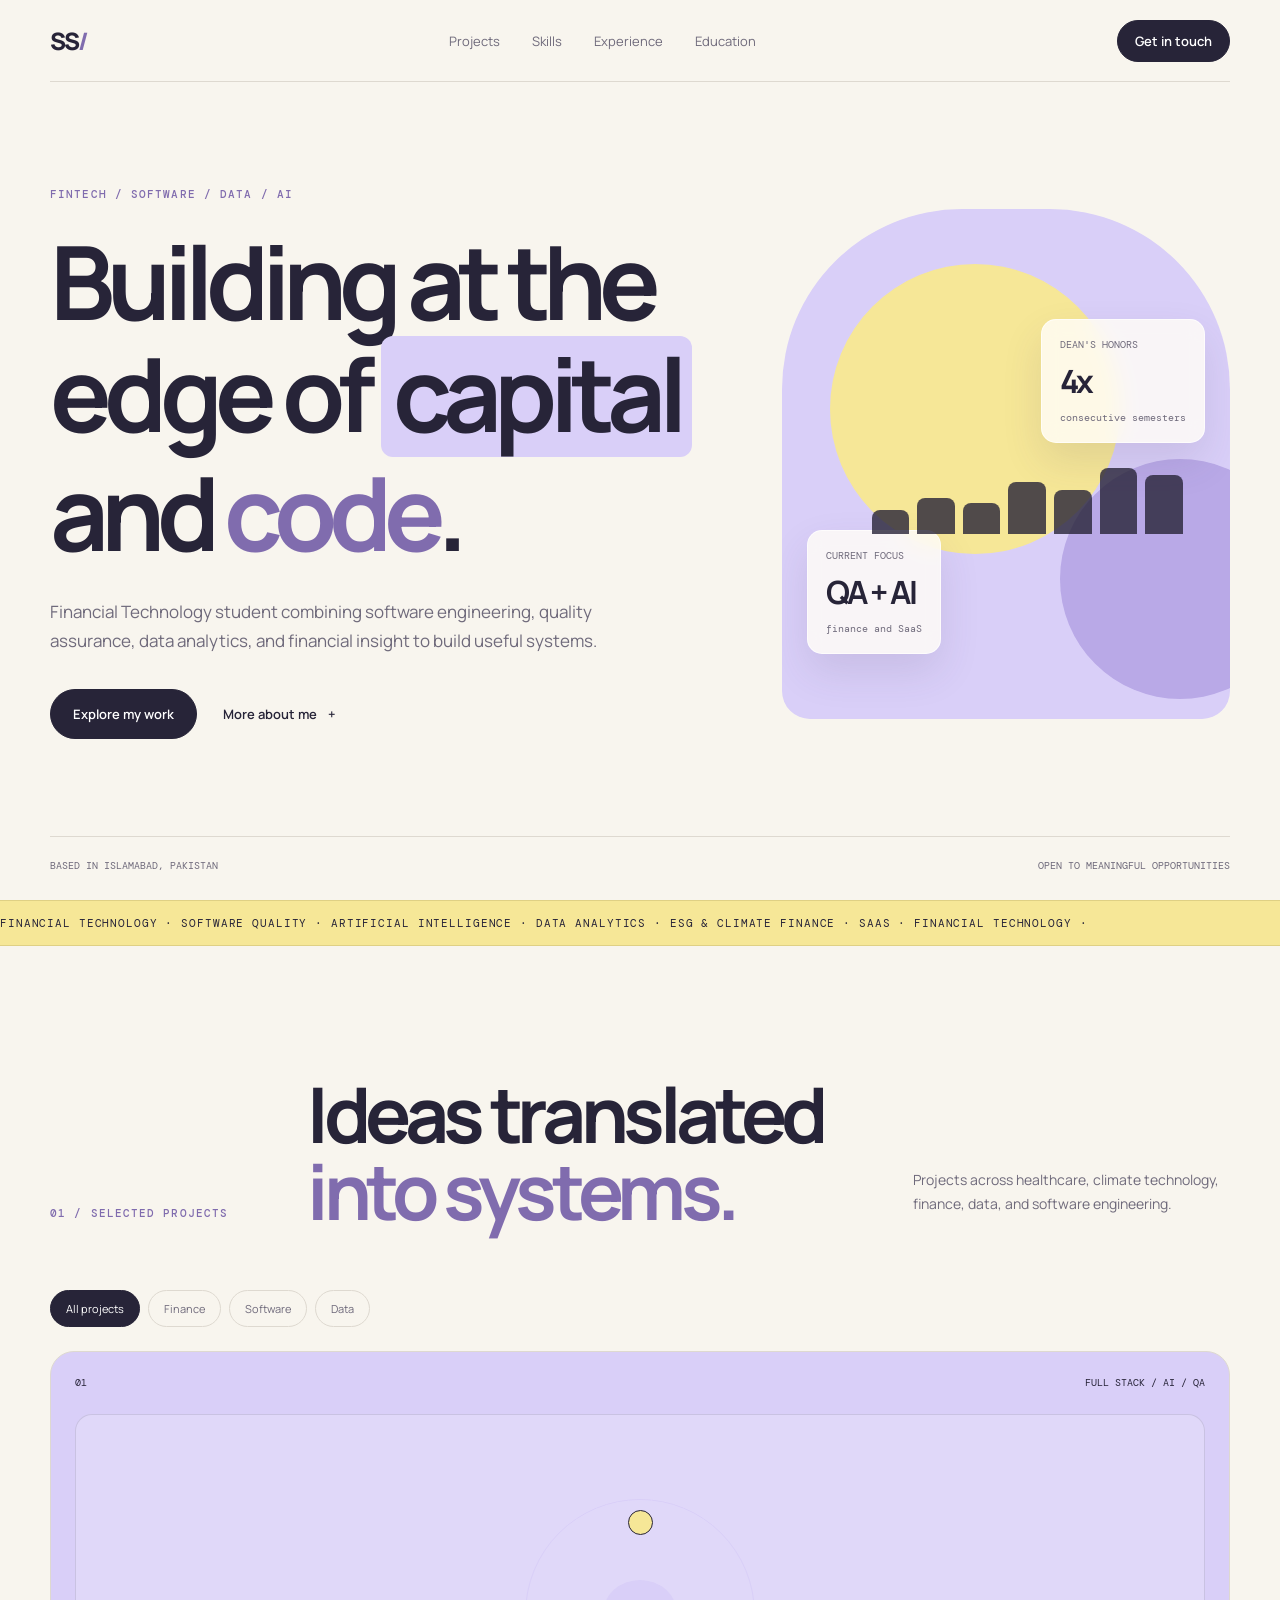
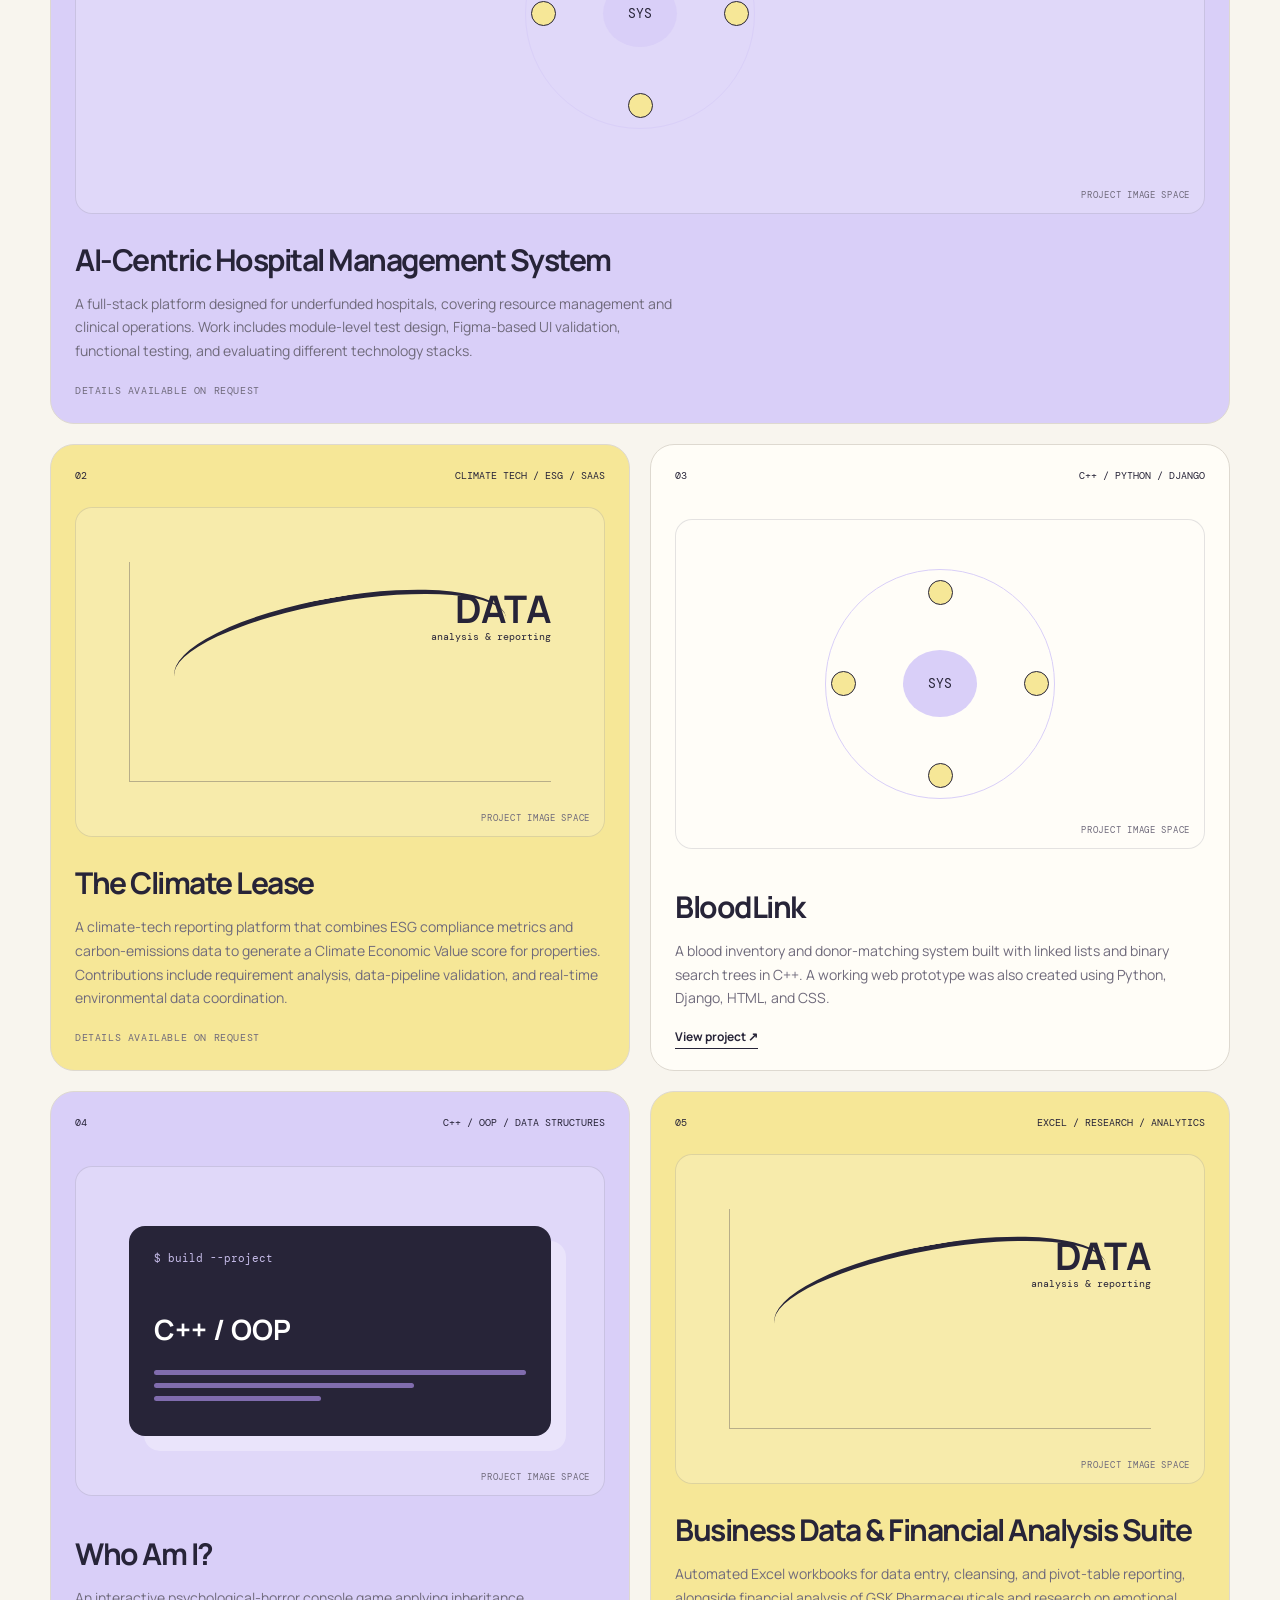
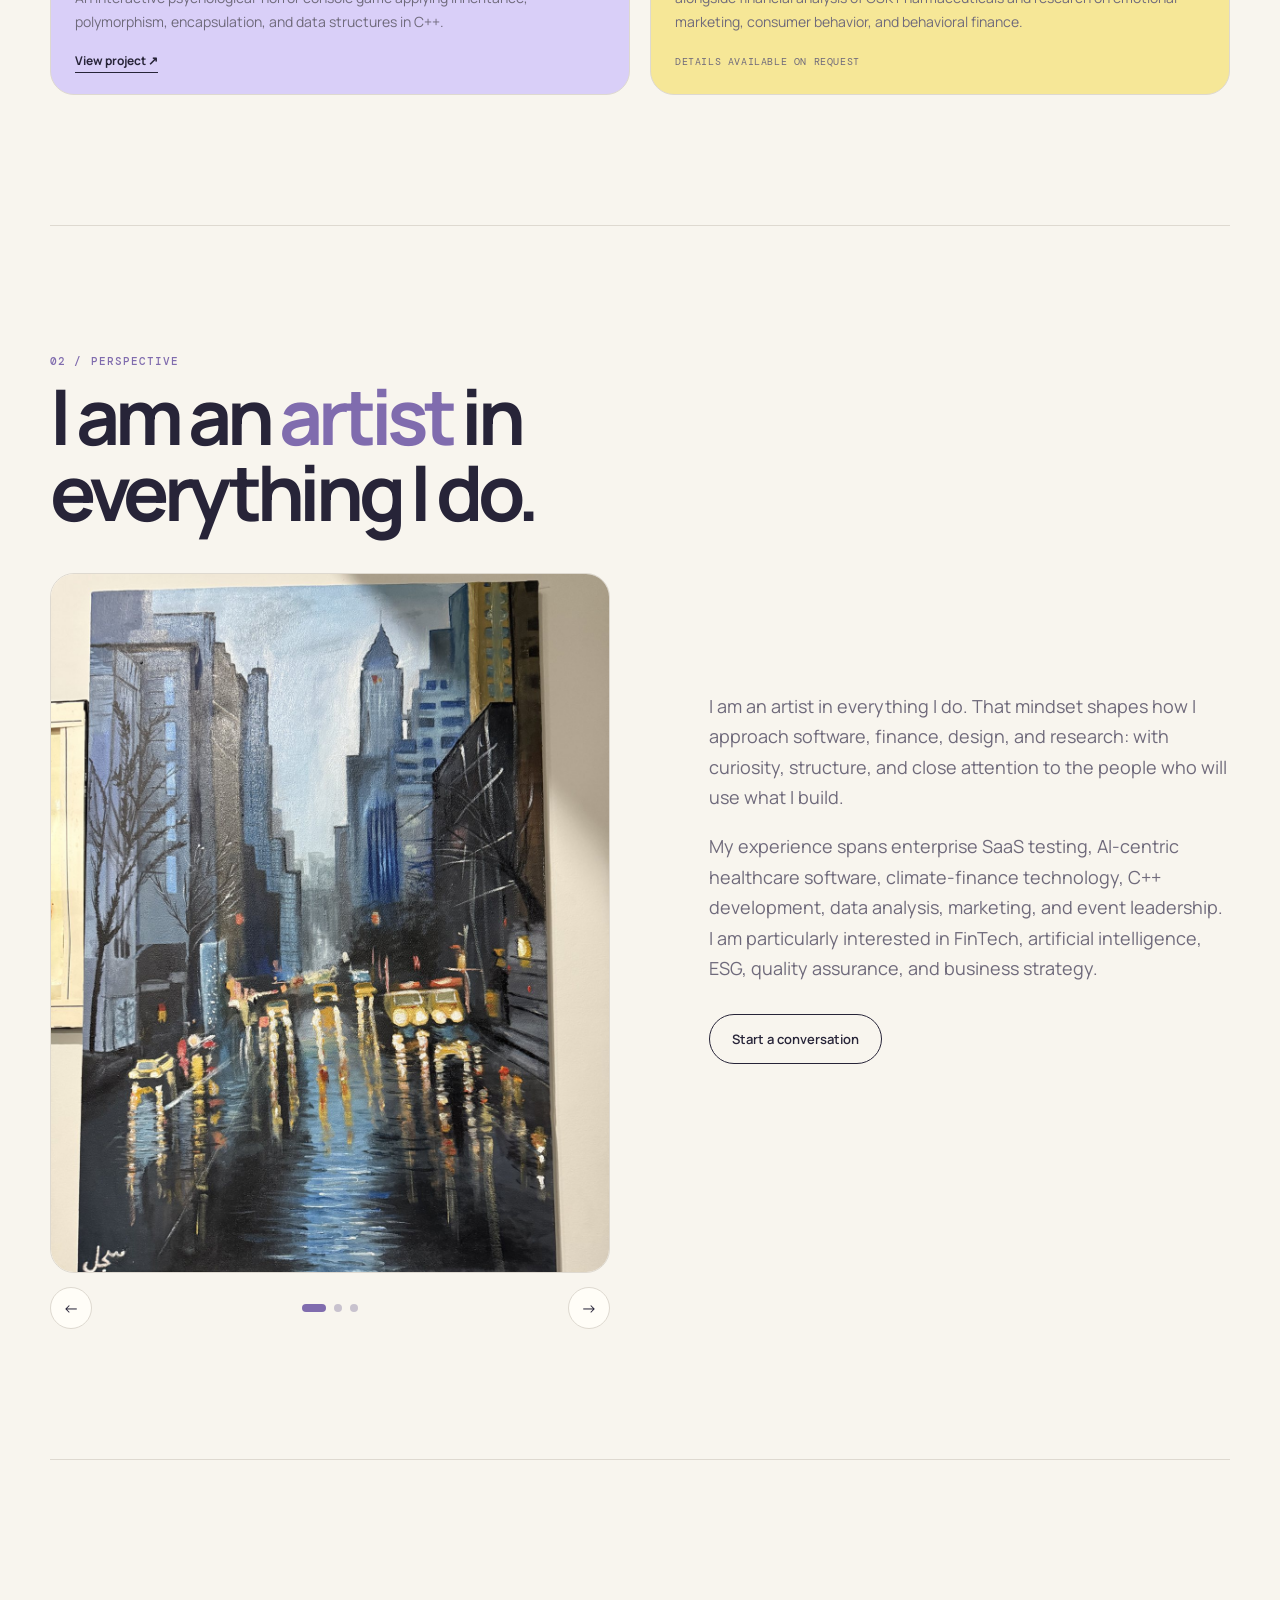
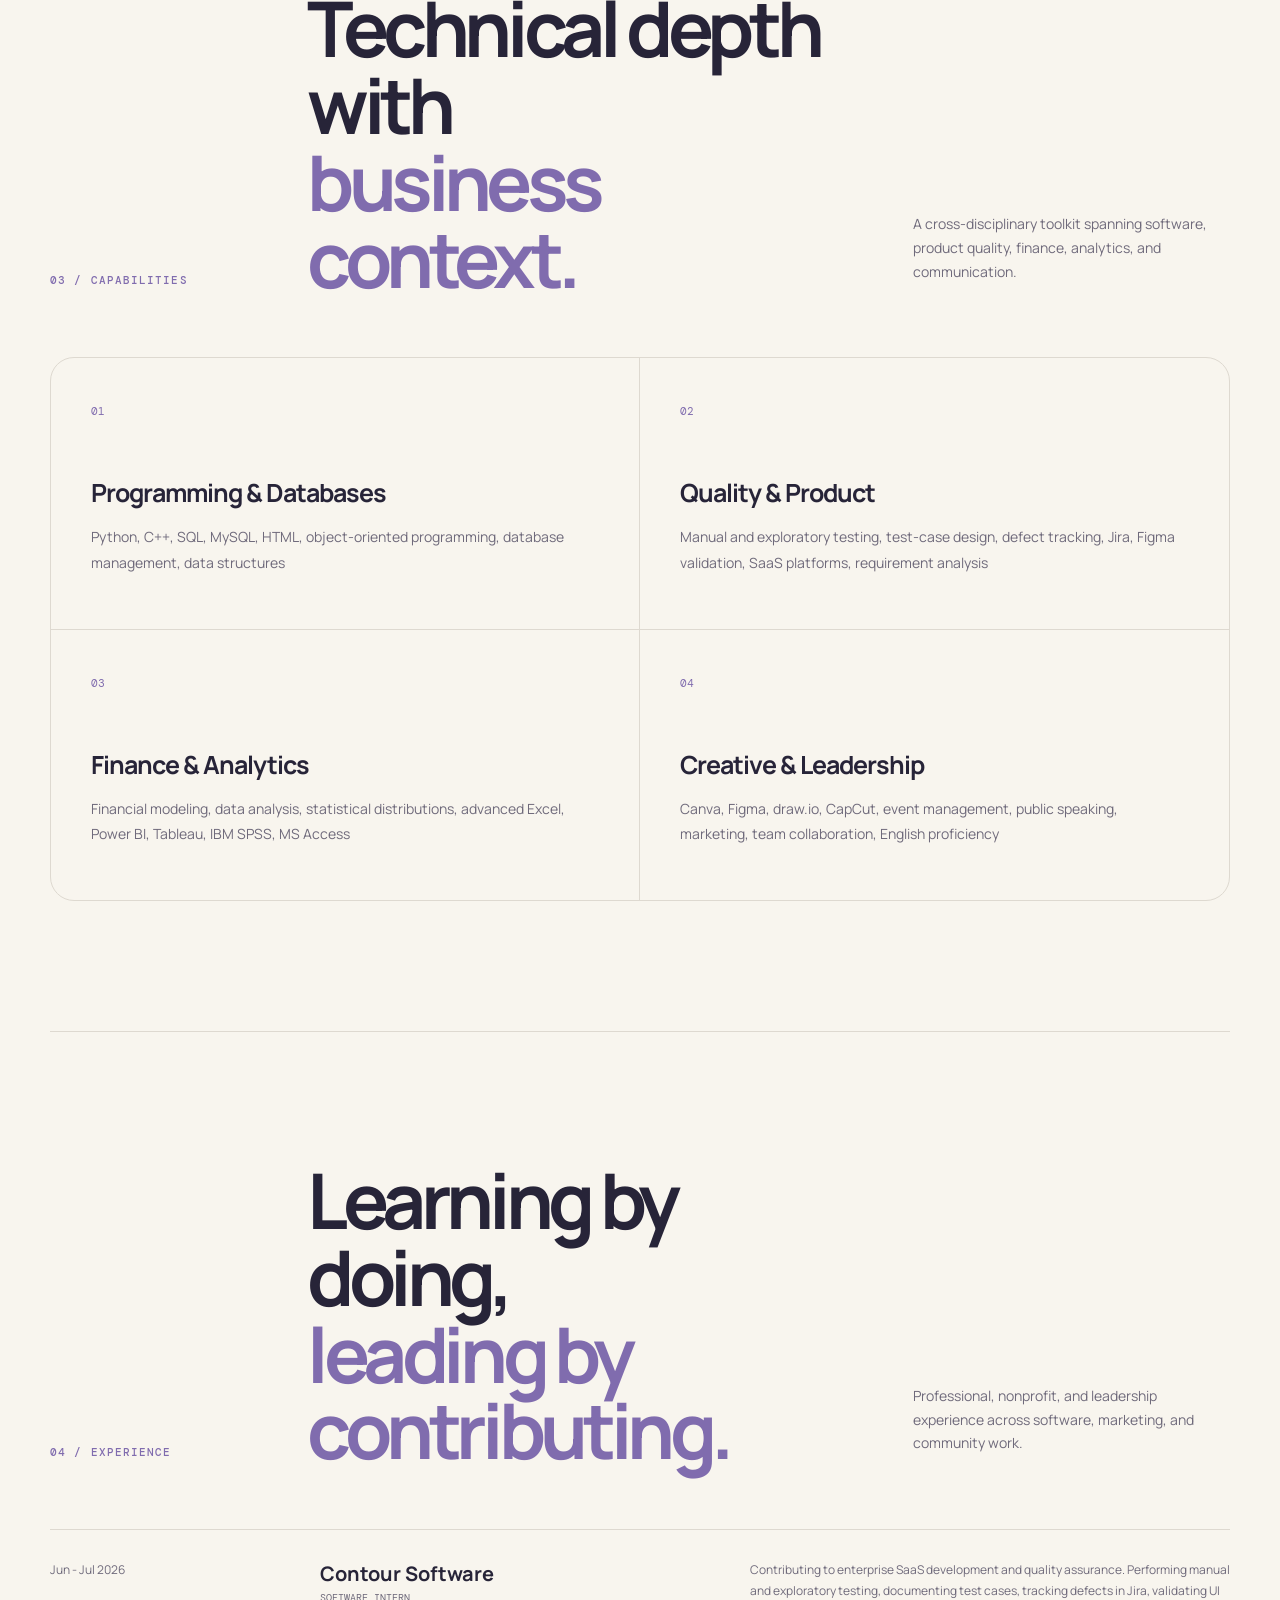
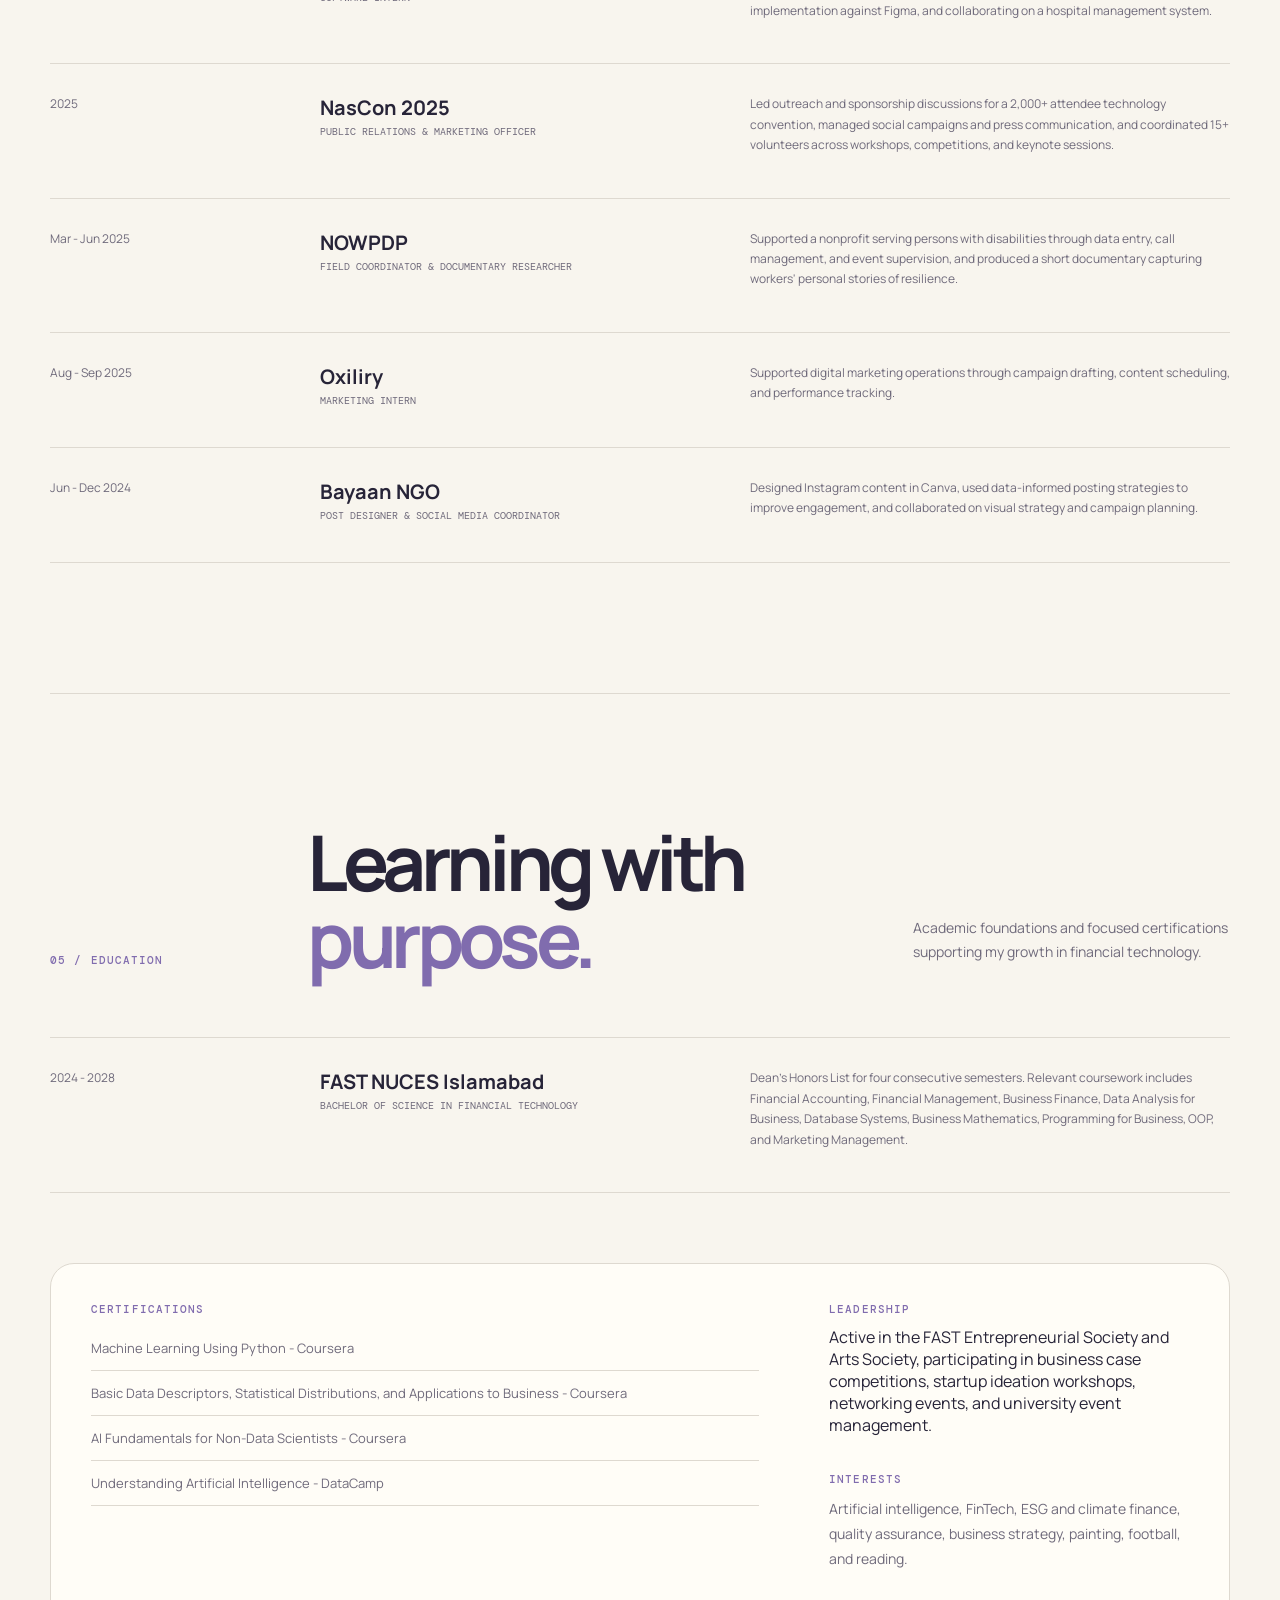
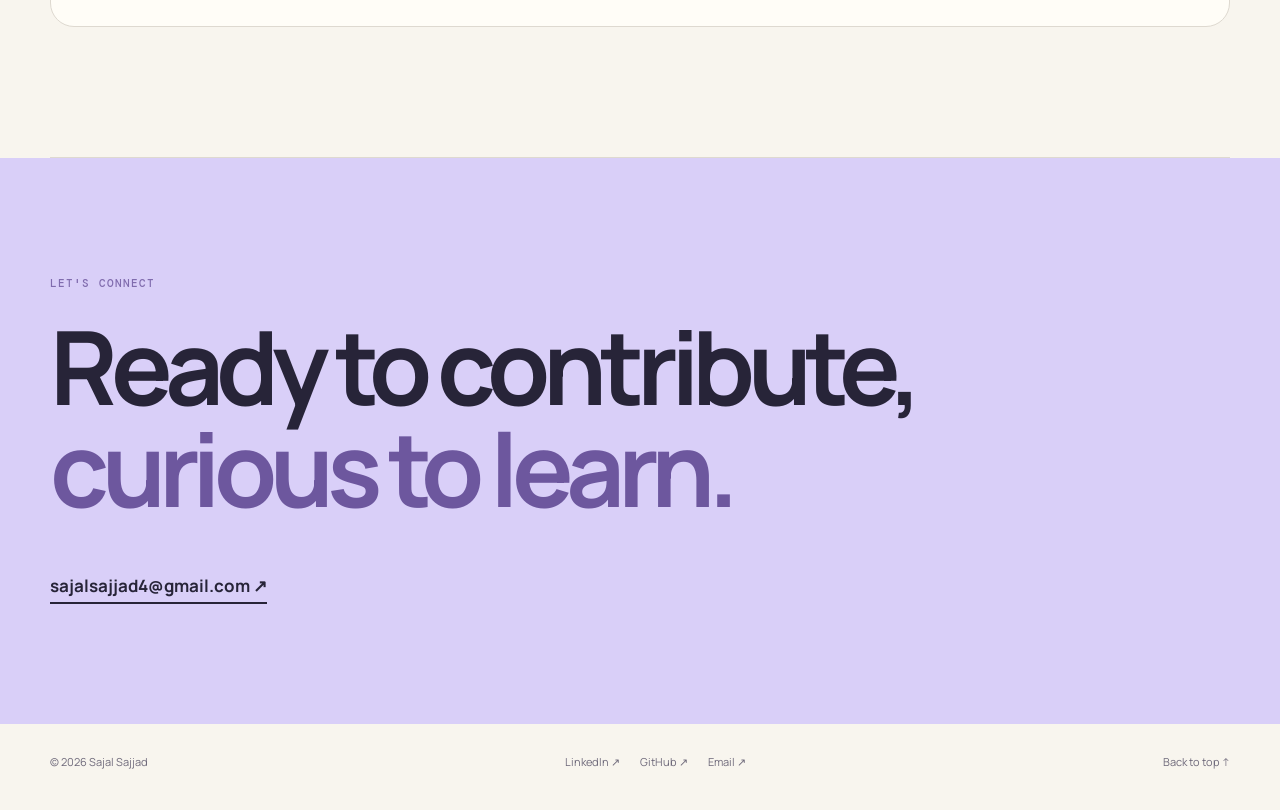
==== index.html @ 6b7aba6d "Fix asset paths to match root-level static files" ====
<!doctype html>
<html lang="en">
<head>
  <meta charset="UTF-8">
  <meta name="viewport" content="width=device-width, initial-scale=1.0">
  <meta name="description" content="Portfolio of Sajal Sajjad, a Financial Technology student working across software, finance, data, and quality assurance.">
  <meta name="theme-color" content="#f8f5ee">
  <title>Sajal Sajjad | Financial Technology & Software</title>
  <link rel="preconnect" href="https://fonts.googleapis.com">
  <link rel="preconnect" href="https://fonts.gstatic.com" crossorigin>
  <link href="https://fonts.googleapis.com/css2?family=DM+Mono:wght@300;400;500&family=Manrope:wght@400;500;600;700;800&display=swap" rel="stylesheet">
<link rel="stylesheet" href="styles.css">
  <script src="script.js" defer></script>
</head>
<body>
  <header class="nav shell">
    <a class="logo" href="#top" aria-label="Sajal Sajjad, home">SS<span>/</span></a>
    <nav aria-label="Main navigation">
      <a href="#projects">Projects</a>
      <a href="#skills">Skills</a>
      <a href="#experience">Experience</a>
      <a href="#education">Education</a>
    </nav>
    <a class="button small" href="https://www.linkedin.com/in/sajal-sajjad-420186327/">Get in touch</a>
  </header>

  <main id="top">
    <section class="hero shell">
      <div class="hero-copy reveal">
        <p class="tag">FinTech / Software / Data / AI</p>
        <h1>Building at the edge of <span>capital</span> and <em>code</em>.</h1>
        <p class="intro">Financial Technology student combining software engineering, quality assurance, data analytics, and financial insight to build useful systems.</p>
        <div class="actions">
          <a class="button" href="#projects">Explore my work</a>
          <a class="text-link" href="#about">More about me <span>+</span></a>
        </div>
      </div>
      <div class="hero-art reveal" aria-hidden="true">
        <div class="orb orb-one"></div>
        <div class="orb orb-two"></div>
        <div class="metric-card metric-a"><span>DEAN'S HONORS</span><strong>4x</strong><small>consecutive semesters</small></div>
        <div class="metric-card metric-b"><span>CURRENT FOCUS</span><strong>QA + AI</strong><small>finance and SaaS</small></div>
        <div class="sparkline"><i></i><i></i><i></i><i></i><i></i><i></i><i></i></div>
      </div>
      <div class="hero-foot">
        <span>Based in Islamabad, Pakistan</span>
        <span>Open to meaningful opportunities</span>
      </div>
    </section>

    <section class="marquee" aria-label="Areas of expertise">
      <div>FINANCIAL TECHNOLOGY &middot; SOFTWARE QUALITY &middot; ARTIFICIAL INTELLIGENCE &middot; DATA ANALYTICS &middot; ESG &amp; CLIMATE FINANCE &middot; SAAS &middot; FINANCIAL TECHNOLOGY &middot;</div>
    </section>

    <section class="section shell" id="projects">
      <div class="section-head reveal">
        <p class="tag">01 / Selected Projects</p>
        <h2>Ideas translated<br><span>into systems.</span></h2>
        <p>Projects across healthcare, climate technology, finance, data, and software engineering.</p>
      </div>
      <div class="filters reveal" role="group" aria-label="Filter projects">
        <button class="active" data-filter="all">All projects</button>
        <button data-filter="finance">Finance</button>
        <button data-filter="software">Software</button>
        <button data-filter="data">Data</button>
      </div>
      <div class="project-grid">
        
        <article class="project lavender large reveal" data-category="software data">
          <div class="project-top"><span>01</span><span>Full Stack / AI / QA</span></div>
          
          <div class="project-image-placeholder">
            
            
            <div class="project-graphic nodes"><i></i><i></i><i></i><i></i><span>SYS</span></div>
            <small>Project image space</small>
          </div>
          
          <div>
            <h3>AI-Centric Hospital Management System</h3>
            <p>A full-stack platform designed for underfunded hospitals, covering resource management and clinical operations. Work includes module-level test design, Figma-based UI validation, functional testing, and evaluating different technology stacks.</p>
            <span class="project-note">Details available on request</span>
          </div>
        </article>
        
        <article class="project yellow reveal" data-category="finance data software">
          <div class="project-top"><span>02</span><span>Climate Tech / ESG / SaaS</span></div>
          
          <div class="project-image-placeholder">
            <div class="project-graphic chart"><div class="chart-line"></div><b>DATA</b><small>analysis &amp; reporting</small></div>
            
            
            <small>Project image space</small>
          </div>
          
          <div>
            <h3>The Climate Lease</h3>
            <p>A climate-tech reporting platform that combines ESG compliance metrics and carbon-emissions data to generate a Climate Economic Value score for properties. Contributions include requirement analysis, data-pipeline validation, and real-time environmental data coordination.</p>
            <span class="project-note">Details available on request</span>
          </div>
        </article>
        
        <article class="project cream reveal" data-category="software data">
          <div class="project-top"><span>03</span><span>C++ / Python / Django</span></div>
          
          <div class="project-image-placeholder">
            
            
            <div class="project-graphic nodes"><i></i><i></i><i></i><i></i><span>SYS</span></div>
            <small>Project image space</small>
          </div>
          
          <div>
            <h3>BloodLink</h3>
            <p>A blood inventory and donor-matching system built with linked lists and binary search trees in C++. A working web prototype was also created using Python, Django, HTML, and CSS.</p>
            <a href="https://drive.google.com/file/d/1Tv83tXk8R2gaaieIkQG3gEodD7z670k3/view?usp=sharing" target="_blank" rel="noreferrer">View project &nearr;</a>
          </div>
        </article>
        
        <article class="project lavender reveal" data-category="software">
          <div class="project-top"><span>04</span><span>C++ / OOP / Data Structures</span></div>
          
          <div class="project-image-placeholder">
            
            <div class="project-graphic terminal"><span>$ build --project</span><b>C++ / OOP</b><i></i><i></i><i></i></div>
            
            <small>Project image space</small>
          </div>
          
          <div>
            <h3>Who Am I?</h3>
            <p>An interactive psychological-horror console game applying inheritance, polymorphism, encapsulation, and data structures in C++.</p>
            <a href="https://github.com/codeartist-ss/WHO_AM_I" target="_blank" rel="noreferrer">View project &nearr;</a>
          </div>
        </article>
        
        <article class="project yellow reveal" data-category="finance data">
          <div class="project-top"><span>05</span><span>Excel / Research / Analytics</span></div>
          
          <div class="project-image-placeholder">
            <div class="project-graphic chart"><div class="chart-line"></div><b>DATA</b><small>analysis &amp; reporting</small></div>
            
            
            <small>Project image space</small>
          </div>
          
          <div>
            <h3>Business Data &amp; Financial Analysis Suite</h3>
            <p>Automated Excel workbooks for data entry, cleansing, and pivot-table reporting, alongside financial analysis of GSK Pharmaceuticals and research on emotional marketing, consumer behavior, and behavioral finance.</p>
            <span class="project-note">Details available on request</span>
          </div>
        </article>
        
      </div>
    </section>

    <section class="section about shell" id="about">
      <div class="about-title reveal">
        <p class="tag">02 / Perspective</p>
        <h2>I am an <span>artist</span> in everything I do.</h2>
        <div class="art-slideshow" data-slideshow aria-label="Selected artwork by Sajal Sajjad">
          <div class="art-slides">
            
            <figure class="art-slide active" data-slide>
              <img src="images/city-painting.jpeg" alt="A rainy city street painting by Sajal Sajjad">
            </figure>
            
            <figure class="art-slide" data-slide>
              <img src="images/lemon-still-life.jpeg" alt="A yellow floral and lemon still-life painting by Sajal Sajjad">
            </figure>
            
            <figure class="art-slide" data-slide>
              <img src="images/pencil-still-life.jpeg" alt="A pencil still-life drawing by Sajal Sajjad">
            </figure>
            
          </div>
          <div class="slideshow-controls">
            <button type="button" data-slide-prev aria-label="Previous artwork">&larr;</button>
            <div class="slide-dots" aria-label="Choose artwork">
              
              <button type="button" class="active" data-slide-dot="0" aria-label="Show artwork 1"></button>
              
              <button type="button" class="" data-slide-dot="1" aria-label="Show artwork 2"></button>
              
              <button type="button" class="" data-slide-dot="2" aria-label="Show artwork 3"></button>
              
            </div>
            <button type="button" data-slide-next aria-label="Next artwork">&rarr;</button>
          </div>
        </div>
      </div>
      <div class="about-copy reveal">
        <p>I am an artist in everything I do. That mindset shapes how I approach software, finance, design, and research: with curiosity, structure, and close attention to the people who will use what I build.</p><p>My experience spans enterprise SaaS testing, AI-centric healthcare software, climate-finance technology, C++ development, data analysis, marketing, and event leadership. I am particularly interested in FinTech, artificial intelligence, ESG, quality assurance, and business strategy.</p>
        <a class="button outline" href="https://www.linkedin.com/in/sajal-sajjad-420186327/" target="_blank" rel="noreferrer">Start a conversation</a>
      </div>
    </section>

    <section class="section shell" id="skills">
      <div class="section-head reveal">
        <p class="tag">03 / Capabilities</p>
        <h2>Technical depth with<br><span>business context.</span></h2>
        <p>A cross-disciplinary toolkit spanning software, product quality, finance, analytics, and communication.</p>
      </div>
      <div class="skills-grid">
        
        <article class="reveal"><span>01</span><h3>Programming &amp; Databases</h3><p>Python, C++, SQL, MySQL, HTML, object-oriented programming, database management, data structures</p></article>
        
        <article class="reveal"><span>02</span><h3>Quality &amp; Product</h3><p>Manual and exploratory testing, test-case design, defect tracking, Jira, Figma validation, SaaS platforms, requirement analysis</p></article>
        
        <article class="reveal"><span>03</span><h3>Finance &amp; Analytics</h3><p>Financial modeling, data analysis, statistical distributions, advanced Excel, Power BI, Tableau, IBM SPSS, MS Access</p></article>
        
        <article class="reveal"><span>04</span><h3>Creative &amp; Leadership</h3><p>Canva, Figma, draw.io, CapCut, event management, public speaking, marketing, team collaboration, English proficiency</p></article>
        
      </div>
    </section>

    <section class="section shell" id="experience">
      <div class="section-head reveal">
        <p class="tag">04 / Experience</p>
        <h2>Learning by doing,<br><span>leading by contributing.</span></h2>
        <p>Professional, nonprofit, and leadership experience across software, marketing, and community work.</p>
      </div>
      <div class="timeline">
        
        <article class="reveal"><span>Jun - Jul 2026</span><div><h3>Contour Software</h3><p>Software Intern</p></div><p>Contributing to enterprise SaaS development and quality assurance. Performing manual and exploratory testing, documenting test cases, tracking defects in Jira, validating UI implementation against Figma, and collaborating on a hospital management system.</p></article>
        
        <article class="reveal"><span>2025</span><div><h3>NasCon 2025</h3><p>Public Relations &amp; Marketing Officer</p></div><p>Led outreach and sponsorship discussions for a 2,000+ attendee technology convention, managed social campaigns and press communication, and coordinated 15+ volunteers across workshops, competitions, and keynote sessions.</p></article>
        
        <article class="reveal"><span>Mar - Jun 2025</span><div><h3>NOWPDP</h3><p>Field Coordinator &amp; Documentary Researcher</p></div><p>Supported a nonprofit serving persons with disabilities through data entry, call management, and event supervision, and produced a short documentary capturing workers&#x27; personal stories of resilience.</p></article>
        
        <article class="reveal"><span>Aug - Sep 2025</span><div><h3>Oxiliry</h3><p>Marketing Intern</p></div><p>Supported digital marketing operations through campaign drafting, content scheduling, and performance tracking.</p></article>
        
        <article class="reveal"><span>Jun - Dec 2024</span><div><h3>Bayaan NGO</h3><p>Post Designer &amp; Social Media Coordinator</p></div><p>Designed Instagram content in Canva, used data-informed posting strategies to improve engagement, and collaborated on visual strategy and campaign planning.</p></article>
        
      </div>
    </section>

    <section class="section shell" id="education">
      <div class="section-head reveal">
        <p class="tag">05 / Education</p>
        <h2>Learning with<br><span>purpose.</span></h2>
        <p>Academic foundations and focused certifications supporting my growth in financial technology.</p>
      </div>
      <div class="timeline">
        
        <article class="reveal"><span>2024 - 2028</span><div><h3>FAST NUCES Islamabad</h3><p>Bachelor of Science in Financial Technology</p></div><p>Dean&#x27;s Honors List for four consecutive semesters. Relevant coursework includes Financial Accounting, Financial Management, Business Finance, Data Analysis for Business, Database Systems, Business Mathematics, Programming for Business, OOP, and Marketing Management.</p></article>
        
      </div>
      <div class="credentials reveal">
        <div><p class="tag">Certifications</p><span>Machine Learning Using Python - Coursera</span><span>Basic Data Descriptors, Statistical Distributions, and Applications to Business - Coursera</span><span>AI Fundamentals for Non-Data Scientists - Coursera</span><span>Understanding Artificial Intelligence - DataCamp</span></div>
        <div>
          <p class="tag">Leadership</p><p>Active in the FAST Entrepreneurial Society and Arts Society, participating in business case competitions, startup ideation workshops, networking events, and university event management.</p>
          <p class="tag credential-gap">Interests</p><p>Artificial intelligence, FinTech, ESG and climate finance, quality assurance, business strategy, painting, football, and reading.</p>
        </div>
      </div>
    </section>

    <section class="contact">
      <div class="shell reveal">
        <p class="tag">Let's connect</p>
        <h2>Ready to contribute,<br><span>curious to learn.</span></h2>
        <div class="contact-links">
          <a href="mailto:sajalsajjad4@gmail.com">sajalsajjad4@gmail.com &nearr;</a>
        </div>
      </div>
    </section>
  </main>

  <footer class="shell">
    <p>&copy; <span id="year"></span> Sajal Sajjad</p>
    <div><a href="https://www.linkedin.com/in/sajal-sajjad-420186327/" target="_blank" rel="noreferrer">LinkedIn &nearr;</a><a href="https://github.com/codeartist-ss" target="_blank" rel="noreferrer">GitHub &nearr;</a><a href="mailto:sajalsajjad4@gmail.com" >Email &nearr;</a></div>
    <a href="#top">Back to top &uarr;</a>
  </footer>
</body>
</html>
---- styles.css ----
:root{--ink:#272438;--muted:#6f6a7b;--paper:#f8f5ee;--purple:#d9cff8;--purple-dark:#806cae;--yellow:#f6e797;--cream:#fffdf7;--line:#ded9d0;--display:"Manrope",sans-serif;--mono:"DM Mono",monospace}
*{box-sizing:border-box}html{scroll-behavior:smooth}body{margin:0;background:var(--paper);color:var(--ink);font-family:var(--display);-webkit-font-smoothing:antialiased}a{color:inherit;text-decoration:none}button{font:inherit}.shell{width:min(1180px,calc(100% - 48px));margin:auto}.nav{height:82px;display:flex;align-items:center;justify-content:space-between;border-bottom:1px solid var(--line)}.logo{font-size:24px;font-weight:800;letter-spacing:-.08em}.logo span{color:var(--purple-dark)}nav{display:flex;gap:32px}nav a{font-size:13px;color:var(--muted)}.button{display:inline-block;background:var(--ink);color:white;padding:15px 22px;border:1px solid var(--ink);border-radius:100px;font-size:13px;font-weight:600}.button.small{padding:11px 17px}.button.outline{background:transparent;color:var(--ink)}.hero{min-height:calc(100vh - 82px);display:grid;grid-template-columns:1.2fr .8fr;gap:60px;align-items:center;padding-top:70px;padding-bottom:28px;position:relative}.tag{font:500 11px/1 var(--mono);letter-spacing:.1em;text-transform:uppercase;color:var(--purple-dark)}h1,h2,h3,p{margin-top:0}.hero h1{font-size:clamp(64px,8vw,110px);line-height:.96;letter-spacing:-.075em;margin:26px 0 30px;max-width:850px}.hero h1 span{background:var(--purple);padding:0 .09em;border-radius:12px}.hero h1 em{font-style:normal;color:var(--purple-dark)}.intro{max-width:620px;color:var(--muted);font-size:17px;line-height:1.7}.actions{display:flex;align-items:center;gap:26px;margin-top:34px}.text-link{font-size:13px;font-weight:600}.text-link span{margin-left:8px}.hero-art{height:510px;background:var(--purple);border-radius:180px 180px 28px 28px;position:relative;overflow:hidden}.orb{position:absolute;border-radius:50%}.orb-one{width:290px;height:290px;background:var(--yellow);top:55px;left:48px}.orb-two{width:240px;height:240px;background:#b9a9e7;right:-70px;bottom:20px}.metric-card{position:absolute;background:rgba(255,253,247,.84);backdrop-filter:blur(10px);padding:18px;border:1px solid rgba(255,255,255,.7);border-radius:15px;box-shadow:0 18px 40px rgba(70,58,100,.12)}.metric-card span,.metric-card small{display:block;font:10px var(--mono);color:var(--muted)}.metric-card strong{display:block;font-size:32px;letter-spacing:-.06em;margin:8px 0}.metric-a{top:110px;right:25px}.metric-b{bottom:65px;left:25px}.sparkline{position:absolute;left:20%;right:10%;top:48%;height:80px;display:flex;align-items:flex-end;gap:8px}.sparkline i{width:12%;background:var(--ink);border-radius:8px 8px 0 0;height:30%;opacity:.8}.sparkline i:nth-child(2){height:45%}.sparkline i:nth-child(3){height:38%}.sparkline i:nth-child(4){height:65%}.sparkline i:nth-child(5){height:55%}.sparkline i:nth-child(6){height:82%}.sparkline i:nth-child(7){height:74%}.hero-foot{position:absolute;bottom:18px;left:0;right:0;display:flex;justify-content:space-between;color:#918c97;font:10px var(--mono);text-transform:uppercase}.marquee{overflow:hidden;background:var(--yellow);border-top:1px solid #dfd084;border-bottom:1px solid #dfd084;padding:15px 0;white-space:nowrap;font:11px var(--mono);letter-spacing:.08em}.marquee div{animation:move 24s linear infinite}@keyframes move{to{transform:translateX(-50%)}}.section{padding:130px 0;border-bottom:1px solid var(--line)}.section-head{display:grid;grid-template-columns:.7fr 1.8fr 1fr;gap:35px;align-items:end;margin-bottom:60px}.section-head h2,.about h2,.contact h2{font-size:clamp(48px,6vw,80px);line-height:1;letter-spacing:-.07em;margin:0}.section-head h2 span,.about h2 span,.contact h2 span{color:var(--purple-dark)}.section-head>p:last-child{color:var(--muted);font-size:14px;line-height:1.7}.filters{display:flex;gap:8px;margin-bottom:24px}.filters button{border:1px solid var(--line);background:transparent;border-radius:100px;padding:10px 15px;font-size:11px;color:var(--muted);cursor:pointer}.filters button.active,.filters button:hover{background:var(--ink);color:white;border-color:var(--ink)}.project-grid{display:grid;grid-template-columns:1fr 1fr;gap:20px}.project{min-height:600px;border:1px solid var(--line);border-radius:24px;padding:24px;display:flex;flex-direction:column;justify-content:space-between;transition:transform .25s}.project:hover{transform:translateY(-5px)}.project.hidden{display:none}.project.large{grid-column:1/-1;min-height:670px}.lavender{background:var(--purple)}.yellow{background:var(--yellow)}.cream{background:var(--cream)}.project-top{display:flex;justify-content:space-between;font:10px var(--mono);text-transform:uppercase}.project h3{font-size:30px;letter-spacing:-.05em;margin-bottom:12px}.project p{max-width:600px;color:var(--muted);font-size:14px;line-height:1.7}.project a{font-size:12px;font-weight:700;border-bottom:1px solid var(--ink);padding-bottom:3px}.project-graphic{margin:auto;position:relative}.chart{width:min(600px,80%);height:220px;border-left:1px solid rgba(39,36,56,.3);border-bottom:1px solid rgba(39,36,56,.3)}.chart-line{position:absolute;width:80%;height:100px;top:35px;left:10%;border-top:5px solid var(--ink);border-radius:50%;transform:rotate(-10deg)}.chart b,.chart small{position:absolute;right:0}.chart b{font-size:38px;top:20px}.chart small{top:68px;font:10px var(--mono)}.terminal{width:80%;height:210px;background:var(--ink);color:white;border-radius:16px;padding:25px;box-shadow:15px 15px 0 rgba(255,255,255,.3)}.terminal span,.terminal i{display:block;font:11px var(--mono);color:#c7bdea}.terminal b{display:block;font-size:28px;margin:45px 0 22px}.terminal i{height:5px;background:var(--purple-dark);margin:8px 0;border-radius:5px}.terminal i:nth-child(4){width:70%}.terminal i:nth-child(5){width:45%}.nodes{width:230px;height:230px;border:1px solid var(--purple);border-radius:50%;display:grid;place-items:center}.nodes span{background:var(--purple);padding:25px;border-radius:50%;font:13px var(--mono)}.nodes i{position:absolute;width:25px;height:25px;background:var(--yellow);border:1px solid var(--ink);border-radius:50%}.nodes i:nth-child(1){top:10px}.nodes i:nth-child(2){bottom:10px}.nodes i:nth-child(3){left:5px}.nodes i:nth-child(4){right:5px}.about{display:grid;grid-template-columns:1.1fr .9fr;gap:100px;align-items:start}.about-copy p{font-size:18px;line-height:1.7;color:var(--muted)}.about-copy .button{margin-top:22px}.skills-grid{display:grid;grid-template-columns:1fr 1fr;border:1px solid var(--line);border-radius:24px;overflow:hidden}.skills-grid article{padding:40px;min-height:260px;border-right:1px solid var(--line);border-bottom:1px solid var(--line)}.skills-grid article:nth-child(2n){border-right:0}.skills-grid article:nth-child(n+3){border-bottom:0}.skills-grid span{font:11px var(--mono);color:var(--purple-dark)}.skills-grid h3{font-size:25px;margin:55px 0 14px;letter-spacing:-.04em}.skills-grid p{font-size:14px;line-height:1.8;color:var(--muted)}.timeline{border-top:1px solid var(--line)}.timeline article{display:grid;grid-template-columns:.6fr 1fr 1.2fr;gap:30px;padding:30px 0;border-bottom:1px solid var(--line);align-items:start}.timeline span,.timeline p{font-size:12px;color:var(--muted);line-height:1.7}.timeline h3{font-size:20px;margin-bottom:4px}.timeline div p{font:10px var(--mono);text-transform:uppercase}.contact{background:var(--purple);padding:120px 0}.contact h2{font-size:clamp(58px,8vw,110px);margin:26px 0 55px}.contact h2 span{color:#6d579e}.contact a{font-size:17px;font-weight:700;border-bottom:2px solid var(--ink);padding-bottom:5px}footer{padding:30px 0;display:flex;justify-content:space-between;color:var(--muted);font-size:11px}footer div{display:flex;gap:20px}.reveal{opacity:0;transform:translateY(20px);transition:.7s ease}.reveal.visible{opacity:1;transform:none}
@media(max-width:800px){.shell{width:calc(100% - 30px)}.nav{height:68px}.nav nav{display:none}.hero{display:block;min-height:auto;padding:65px 0 80px}.hero h1{font-size:clamp(52px,16vw,72px)}.hero-art{height:390px;margin-top:55px}.hero-foot{display:none}.section{padding:85px 0}.section-head{display:block}.section-head h2{margin:20px 0}.project-grid{grid-template-columns:1fr}.project,.project.large{grid-column:auto;min-height:540px}.about{grid-template-columns:1fr;gap:45px}.skills-grid{grid-template-columns:1fr}.skills-grid article{border-right:0!important;border-bottom:1px solid var(--line)!important}.skills-grid article:last-child{border-bottom:0!important}.timeline article{grid-template-columns:1fr;gap:5px}.contact{padding:85px 0}footer{flex-direction:column;gap:20px}.filters{overflow-x:auto}.filters button{flex:none}}
@media(prefers-reduced-motion:reduce){.reveal{opacity:1;transform:none;transition:none}.marquee div{animation:none}}

/* Image-ready layout and headline spacing */
.hero h1{line-height:1.08}
.hero h1 span{display:inline-block;padding:.02em .12em .08em}
.project-image,.project-image-placeholder{width:100%;height:330px;border-radius:17px;margin:25px 0;object-fit:cover;border:1px solid rgba(39,36,56,.12)}
.project.large .project-image,.project.large .project-image-placeholder{height:400px}
.project-image-placeholder{position:relative;display:grid;place-items:center;background:rgba(255,255,255,.2);overflow:hidden}
.project-image-placeholder>small{position:absolute;right:14px;bottom:12px;font:9px var(--mono);letter-spacing:.08em;text-transform:uppercase;color:var(--muted)}
.profile-image,.profile-placeholder{width:100%;max-width:430px;aspect-ratio:4/5;border-radius:24px;margin-top:45px;object-fit:cover;border:1px solid var(--line)}
.profile-placeholder{display:grid;place-items:center;align-content:center;gap:12px;background:linear-gradient(145deg,var(--purple),var(--yellow))}
.profile-placeholder strong{font-size:80px;letter-spacing:-.1em}
.profile-placeholder span{font:10px var(--mono);text-transform:uppercase;letter-spacing:.1em}

@media(max-width:800px){
  .project-image,.project-image-placeholder,.project.large .project-image,.project.large .project-image-placeholder{height:280px}
}

.credentials{display:grid;grid-template-columns:1.3fr .7fr;gap:70px;margin-top:70px;padding:40px;border:1px solid var(--line);border-radius:24px;background:var(--cream)}
.credentials span{display:block;padding:13px 0;border-bottom:1px solid var(--line);font-size:13px;color:var(--muted)}
.credentials p:last-child{font-size:14px;line-height:1.8;color:var(--muted)}
@media(max-width:800px){.credentials{grid-template-columns:1fr;gap:40px;padding:25px}}

.project-note{display:inline-block;font:10px var(--mono);letter-spacing:.06em;text-transform:uppercase;color:var(--muted)}
.credential-gap{margin-top:38px}
.contact-links{display:flex;align-items:center;gap:28px;flex-wrap:wrap}
.contact-links a{font-size:17px;font-weight:700;border-bottom:2px solid var(--ink);padding-bottom:5px}
@media(max-width:800px){.contact-links{align-items:flex-start;flex-direction:column;gap:18px}}

/* Stable hero footer and Perspective artwork slideshow */
.hero{grid-template-rows:1fr auto;padding-bottom:28px}
.hero-copy,.hero-art{align-self:center}
.hero-foot{position:static;grid-column:1/-1;grid-row:2;padding-top:22px;border-top:1px solid var(--line);color:#6f6a7b}
.about{grid-template-columns:minmax(0,1fr) minmax(320px,.9fr);align-items:center;gap:80px}
.about-title{min-width:0}
.about-copy{display:flex;flex-direction:column;justify-content:center;align-items:flex-start;padding-top:70px}
.about-copy .button{margin-top:12px}
.art-slideshow{width:100%;max-width:560px;margin-top:42px}
.art-slides{position:relative;width:100%;aspect-ratio:4/5;overflow:hidden;border:1px solid var(--line);border-radius:24px;background:var(--cream)}
.art-slide{position:absolute;inset:0;margin:0;opacity:0;transform:scale(1.02);transition:opacity .55s ease,transform .7s ease;pointer-events:none}
.art-slide.active{opacity:1;transform:scale(1);pointer-events:auto}
.art-slide img{width:100%;height:100%;display:block;object-fit:cover}
.slideshow-controls{display:flex;align-items:center;justify-content:space-between;margin-top:14px}
.slideshow-controls>button{width:42px;height:42px;border:1px solid var(--line);border-radius:50%;background:var(--cream);color:var(--ink);cursor:pointer}
.slide-dots{display:flex;align-items:center;gap:8px}
.slide-dots button{width:8px;height:8px;padding:0;border:0;border-radius:50%;background:#c8c2ce;cursor:pointer}
.slide-dots button.active{width:24px;border-radius:10px;background:var(--purple-dark)}

@media(max-width:800px){
  .hero{display:block;padding-bottom:35px}
  .hero-foot{display:flex;position:static;margin-top:45px;padding-top:20px}
  .hero-foot span:last-child{display:none}
  .about{grid-template-columns:1fr;gap:45px}
  .about-copy{padding-top:0}
  .art-slideshow{max-width:none}
}

@media(prefers-reduced-motion:reduce){
  .art-slide{transition:none}
}
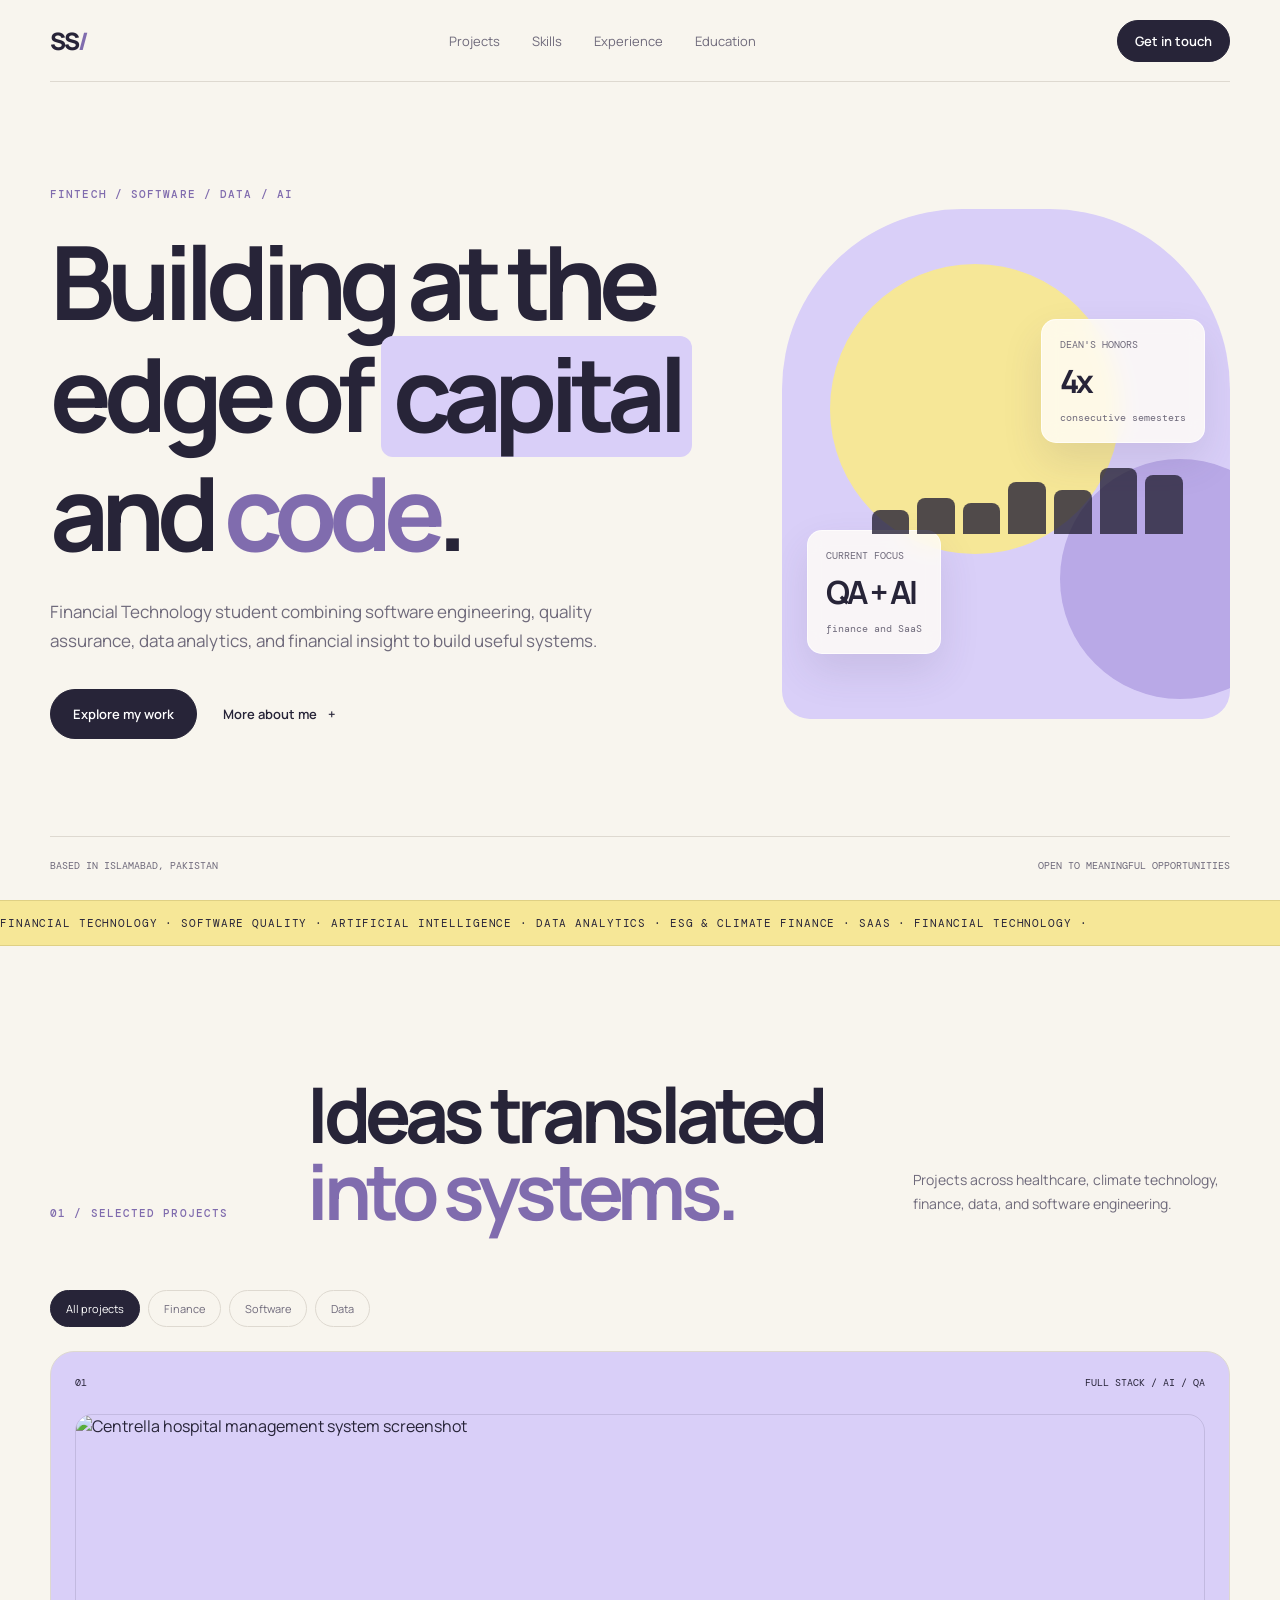
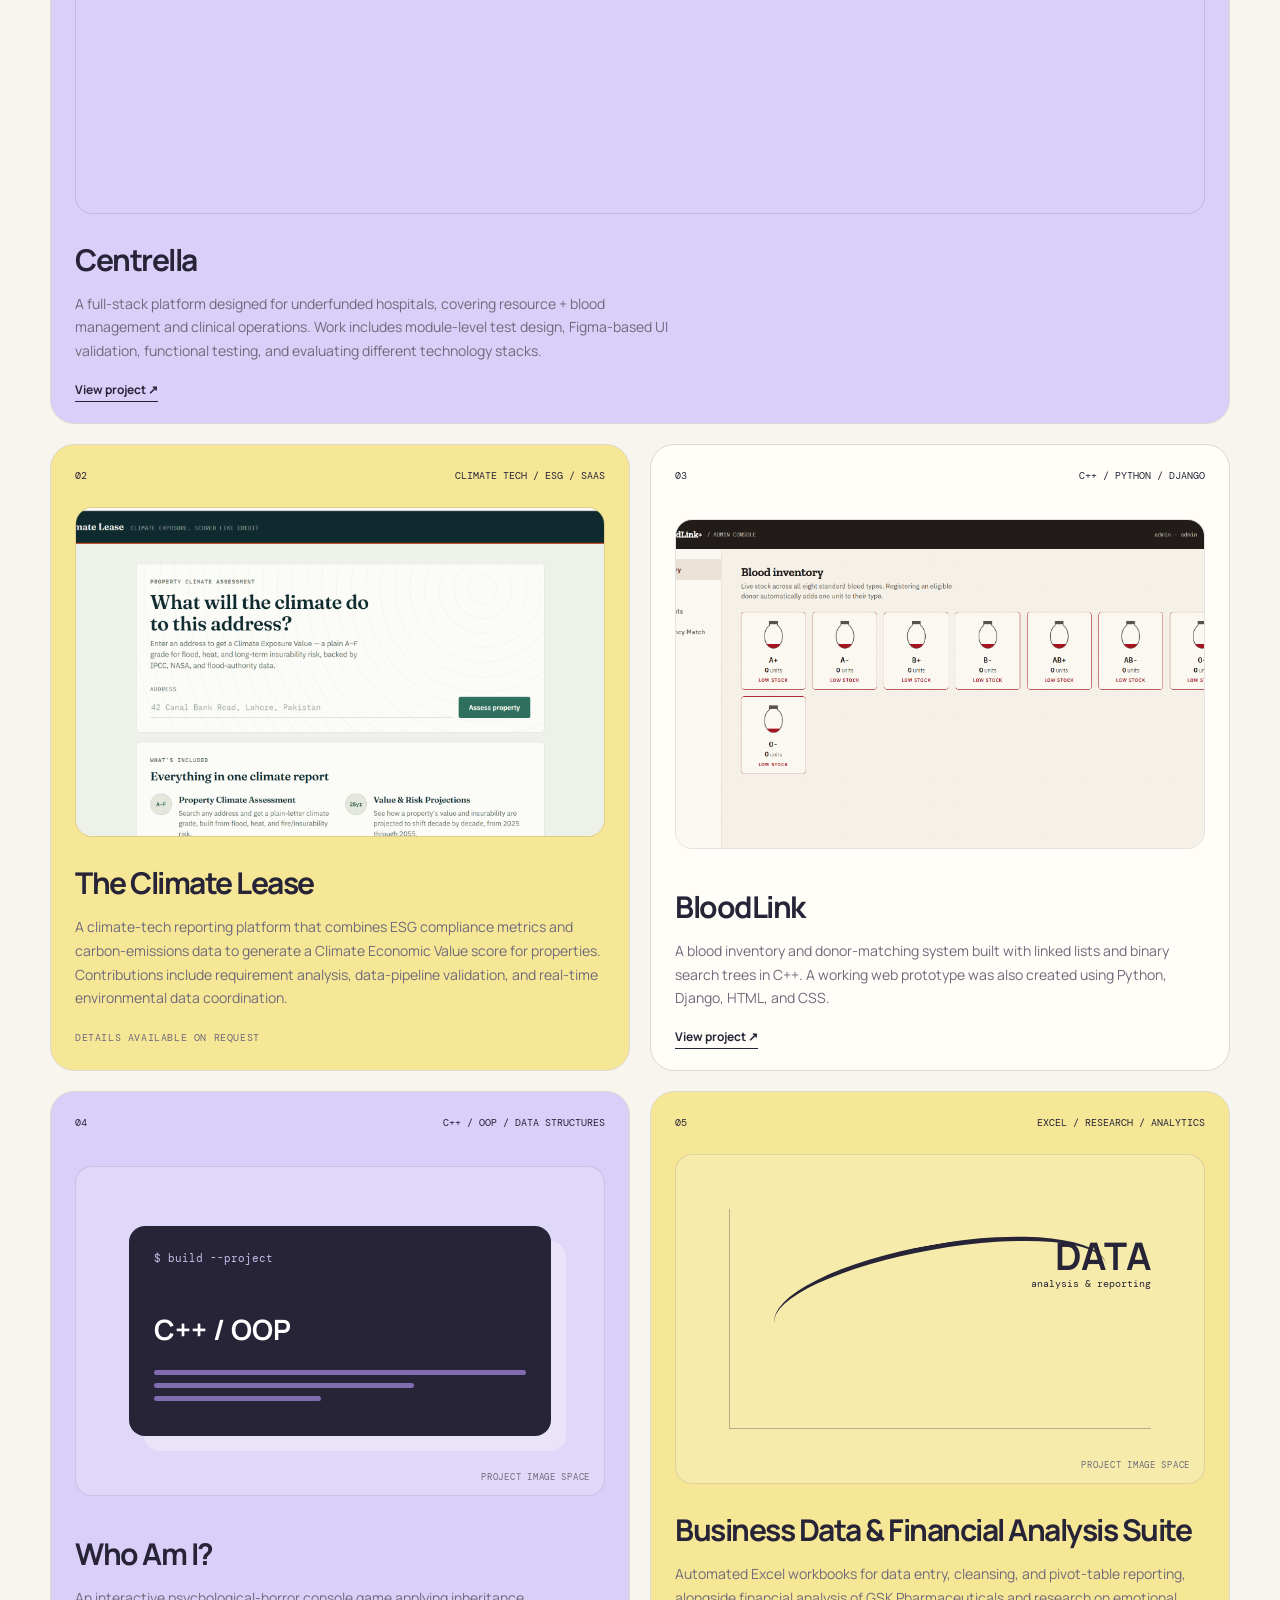
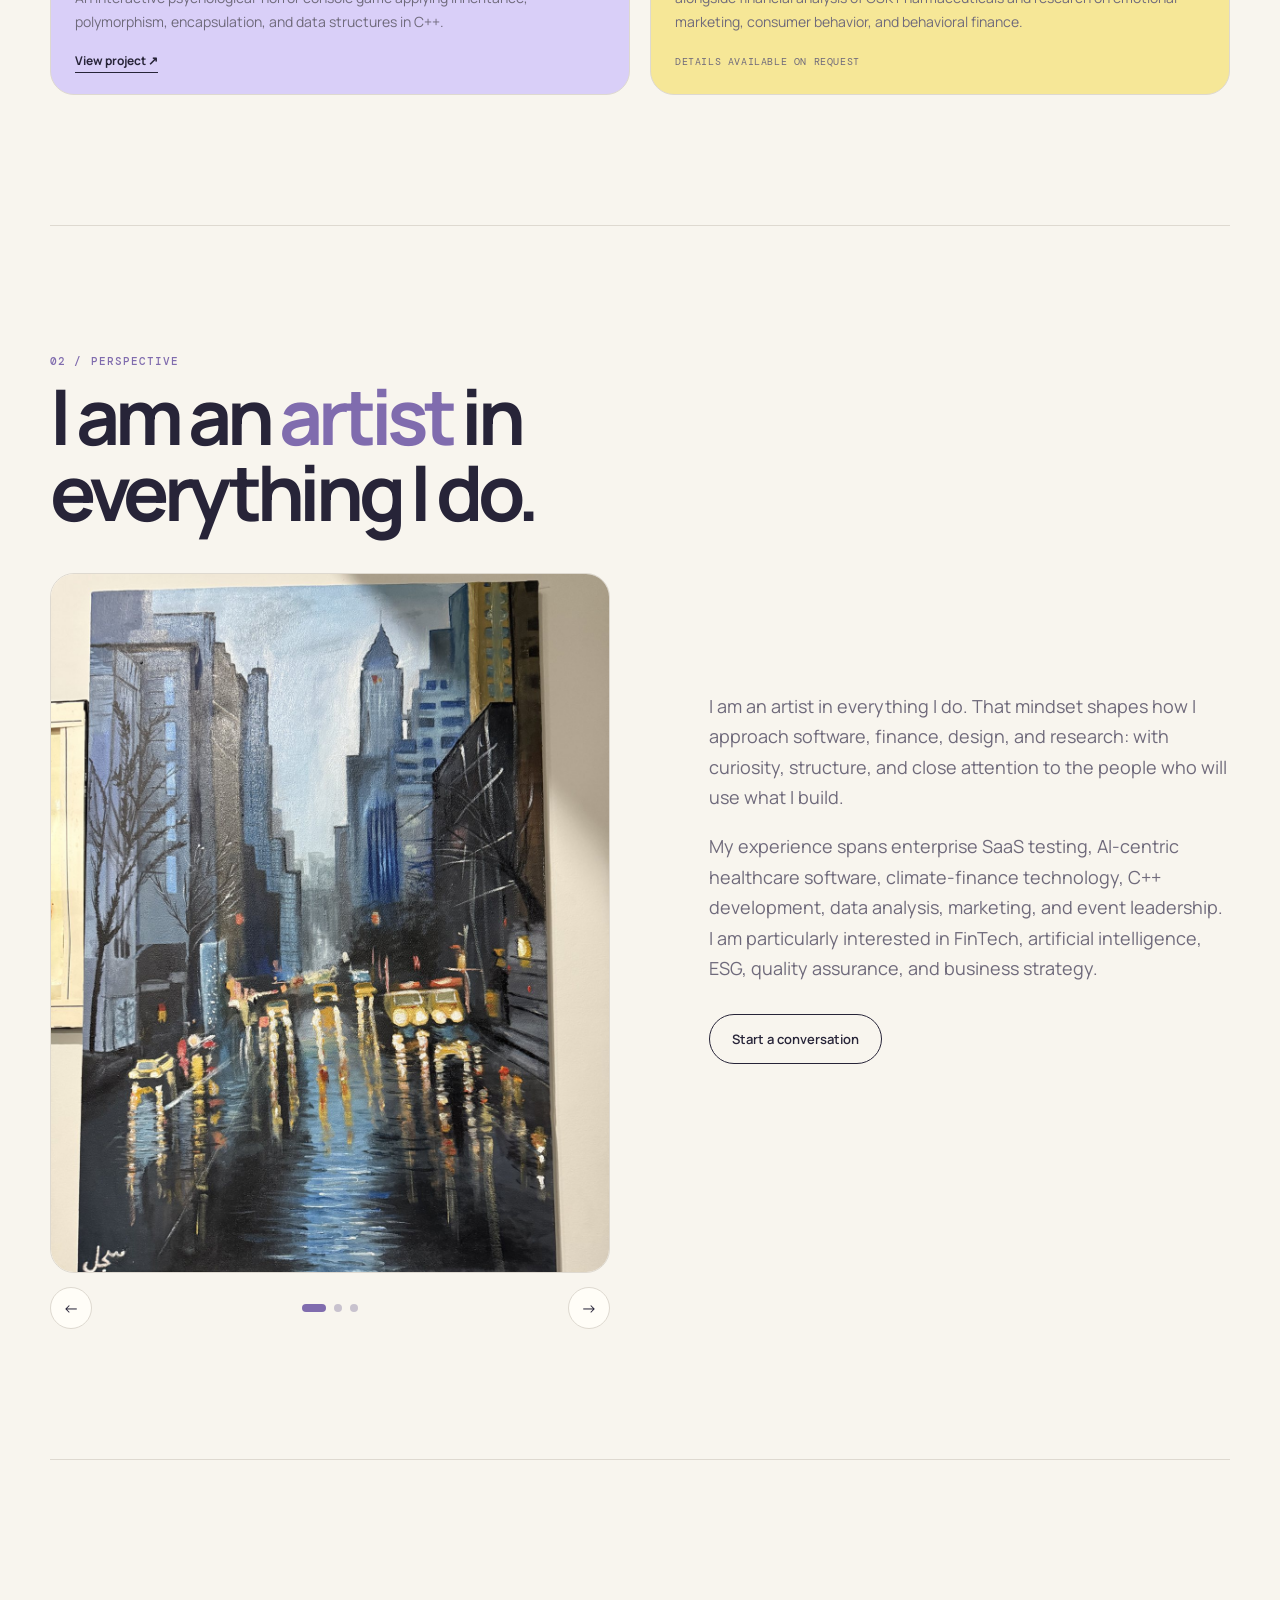
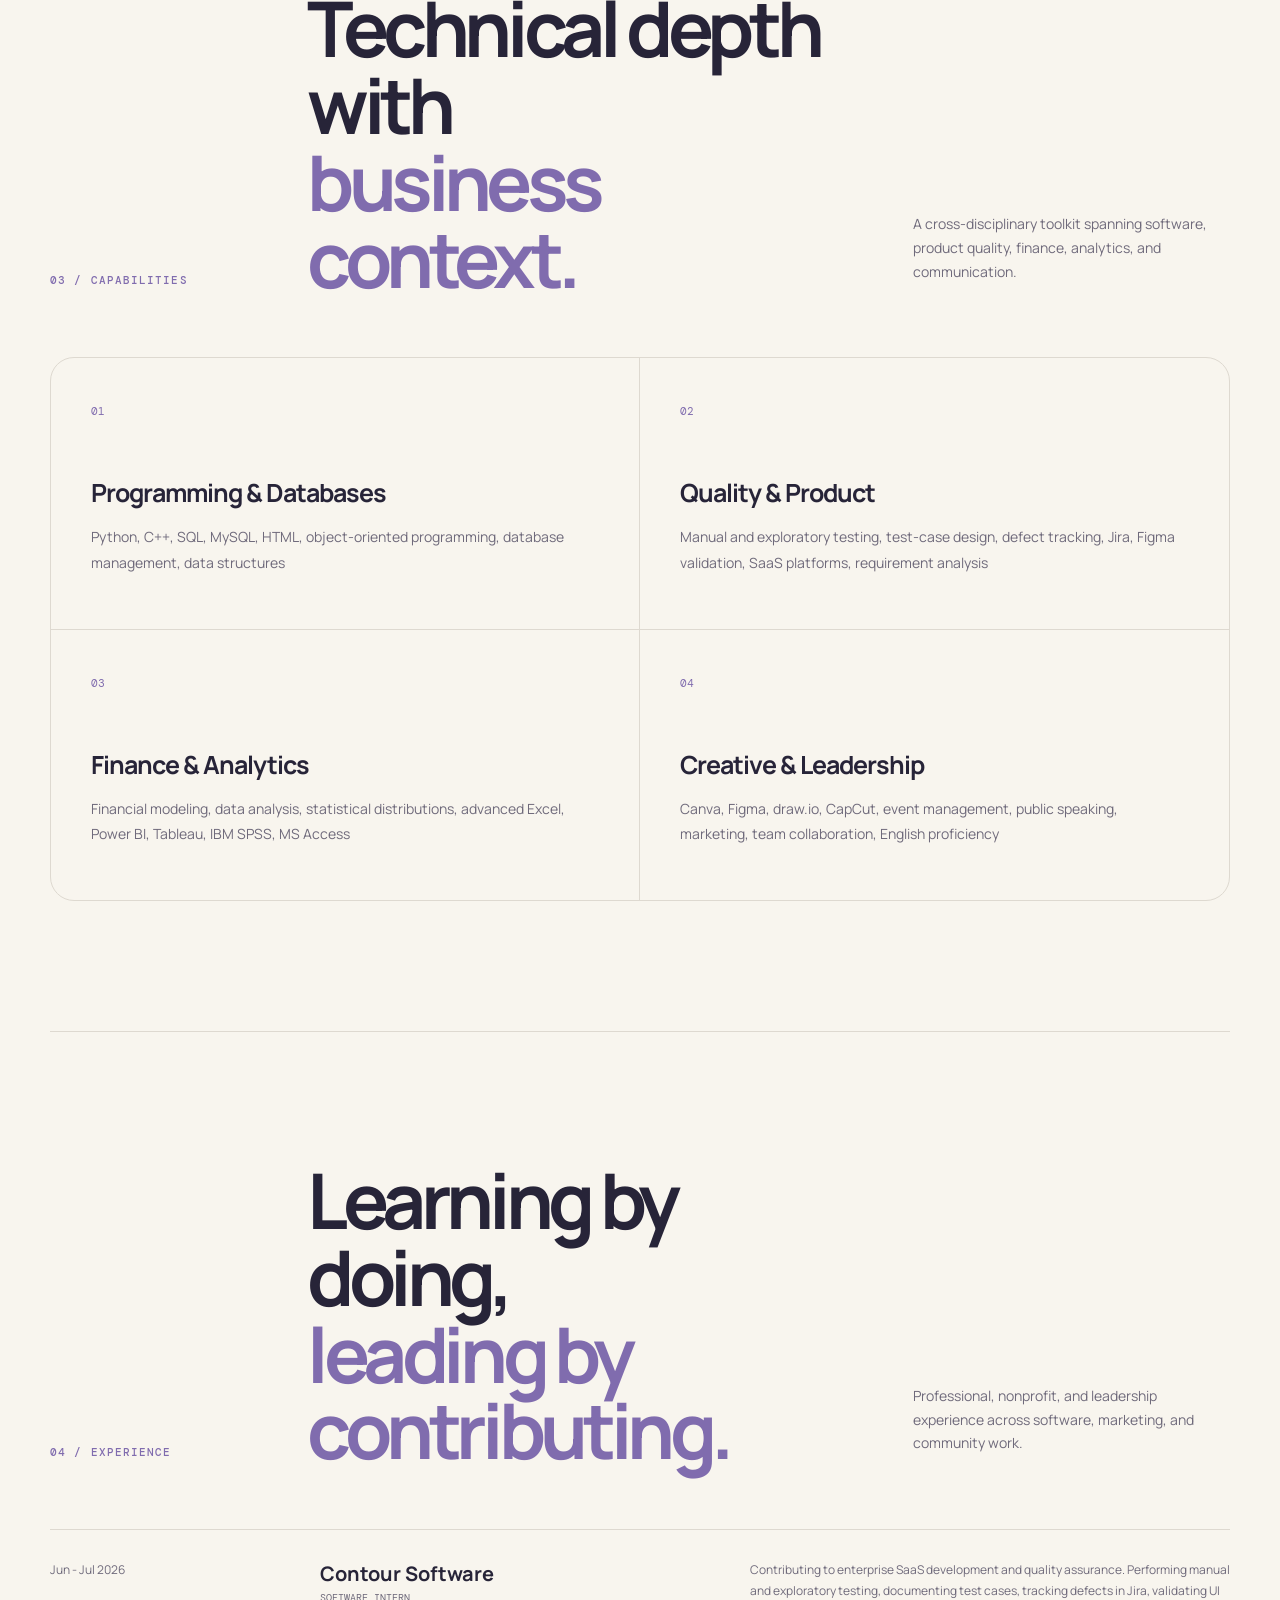
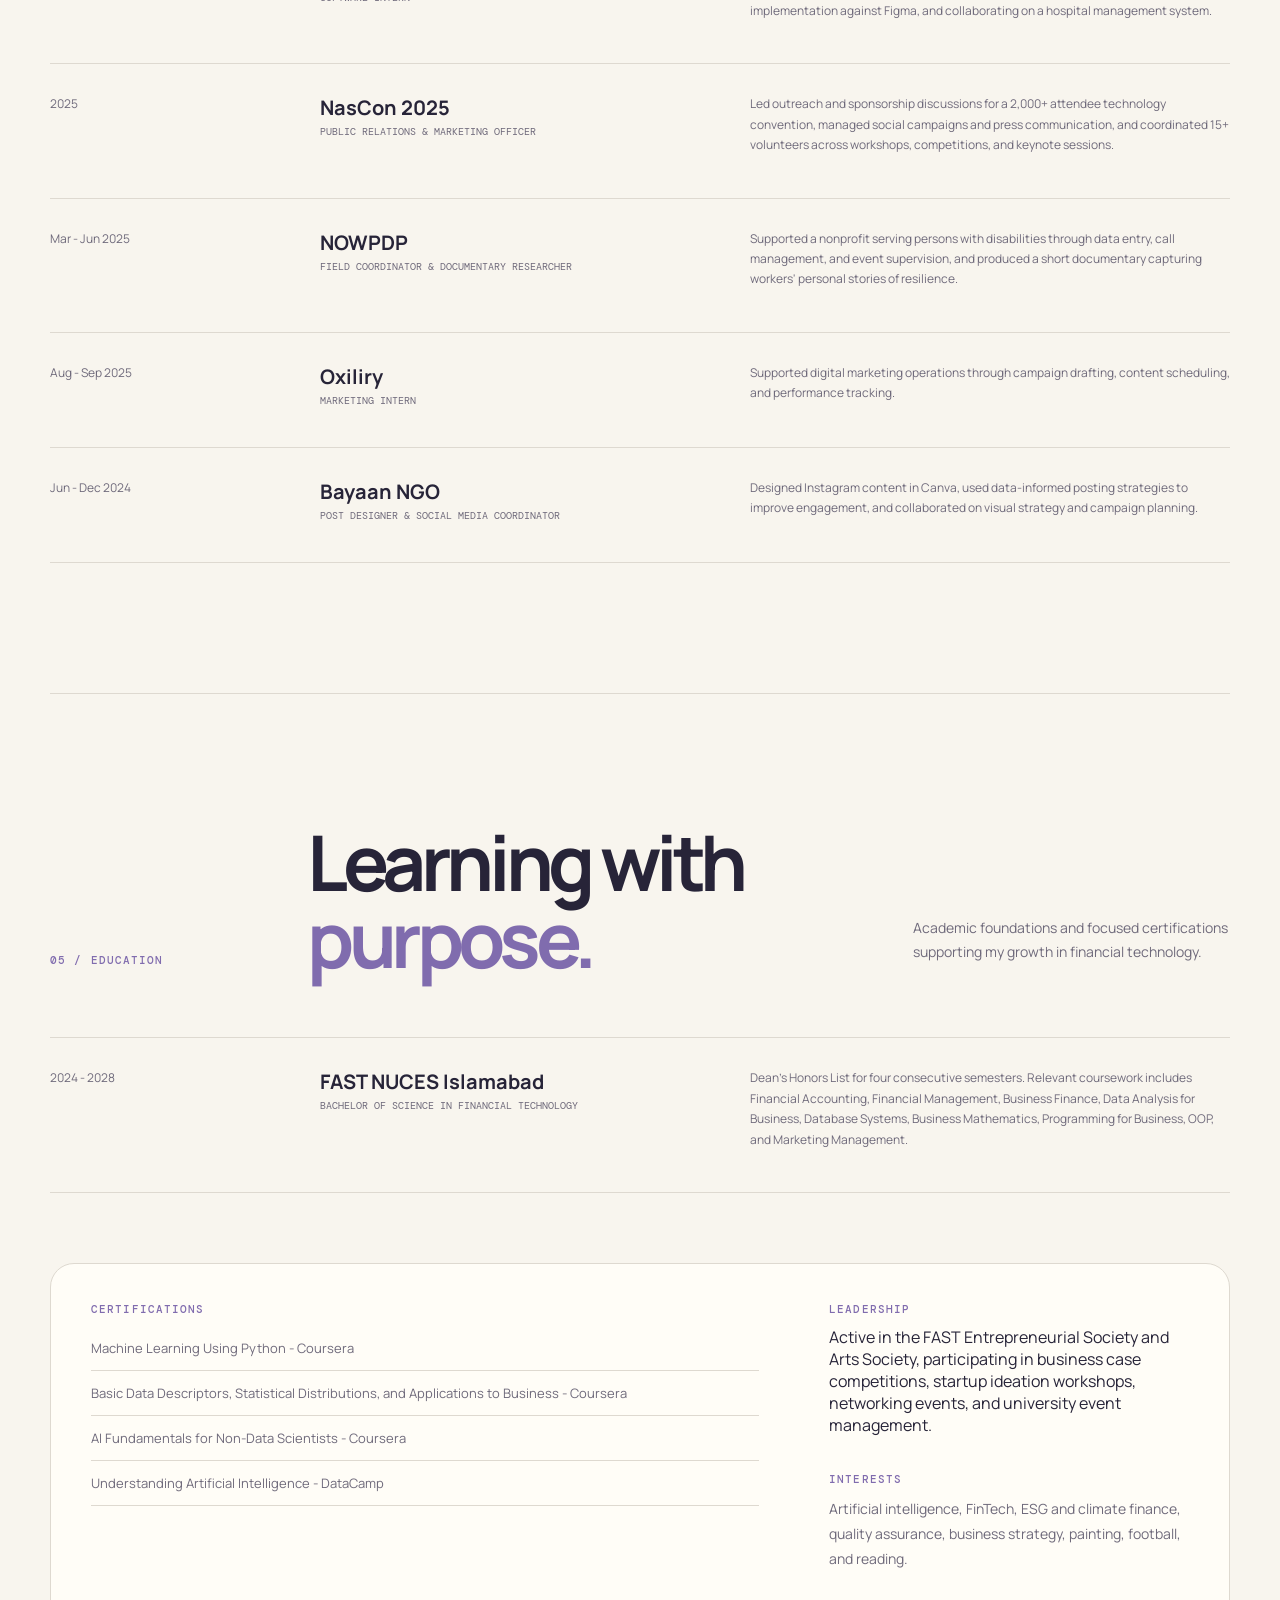
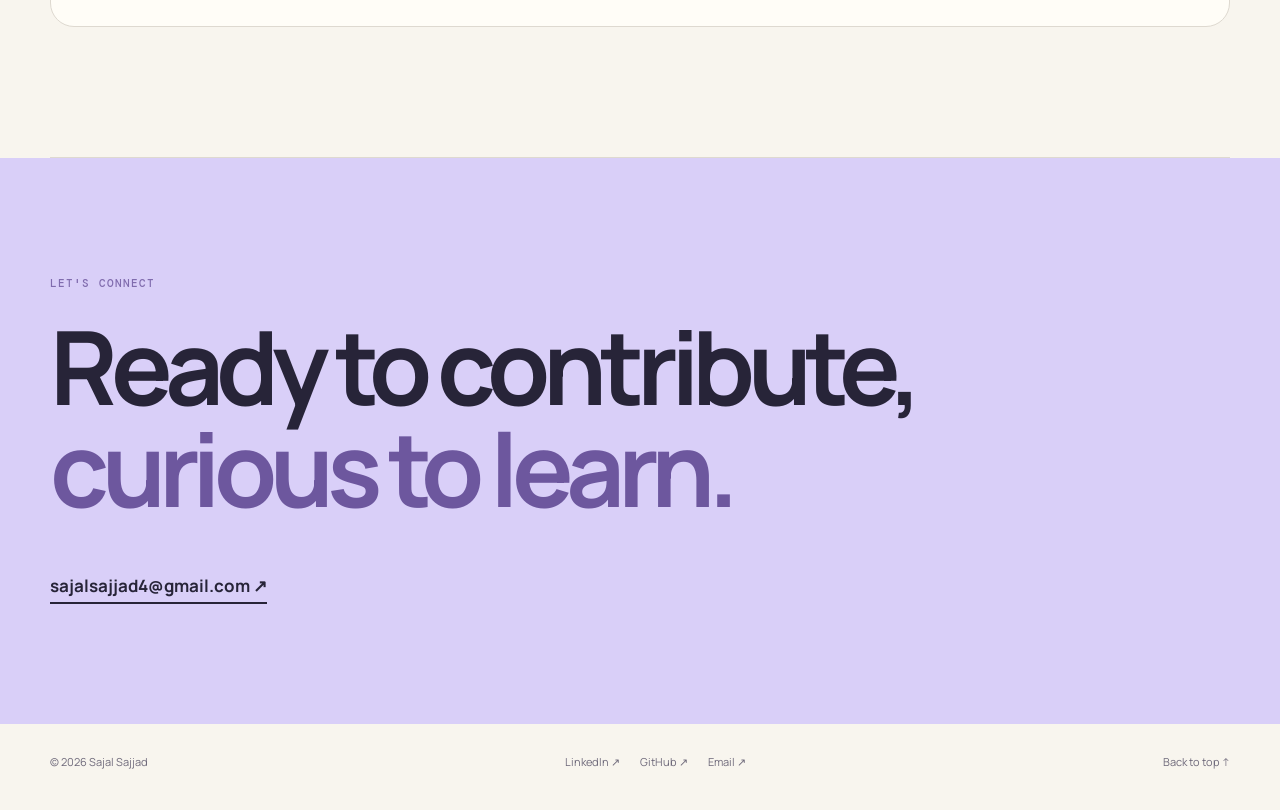
==== commit 970ed0e3: "Add project screenshots" ====
--- a/index.html
+++ b/index.html
@@ -65,92 +65,63 @@
         <button data-filter="data">Data</button>
       </div>
       <div class="project-grid">
-        
+
         <article class="project lavender large reveal" data-category="software data">
           <div class="project-top"><span>01</span><span>Full Stack / AI / QA</span></div>
-          
-          <div class="project-image-placeholder">
-            
-            
-            <div class="project-graphic nodes"><i></i><i></i><i></i><i></i><span>SYS</span></div>
-            <small>Project image space</small>
-          </div>
-          
-          <div>
-            <h3>AI-Centric Hospital Management System</h3>
-            <p>A full-stack platform designed for underfunded hospitals, covering resource management and clinical operations. Work includes module-level test design, Figma-based UI validation, functional testing, and evaluating different technology stacks.</p>
-            <span class="project-note">Details available on request</span>
-          </div>
-        </article>
-        
+          <img class="project-image" src="images/centrella.png" alt="Centrella hospital management system screenshot">
+          <div>
+            <h3>Centrella</h3>
+            <p>A full-stack platform designed for underfunded hospitals, covering resource + blood management and clinical operations. Work includes module-level test design, Figma-based UI validation, functional testing, and evaluating different technology stacks.</p>
+            <a href="https://centrella.vercel.app/" target="_blank" rel="noreferrer">View project &nearr;</a>
+          </div>
+        </article>
+
         <article class="project yellow reveal" data-category="finance data software">
           <div class="project-top"><span>02</span><span>Climate Tech / ESG / SaaS</span></div>
-          
-          <div class="project-image-placeholder">
-            <div class="project-graphic chart"><div class="chart-line"></div><b>DATA</b><small>analysis &amp; reporting</small></div>
-            
-            
-            <small>Project image space</small>
-          </div>
-          
+          <img class="project-image" src="images/climaaa.png" alt="The Climate Lease platform screenshot">
           <div>
             <h3>The Climate Lease</h3>
             <p>A climate-tech reporting platform that combines ESG compliance metrics and carbon-emissions data to generate a Climate Economic Value score for properties. Contributions include requirement analysis, data-pipeline validation, and real-time environmental data coordination.</p>
             <span class="project-note">Details available on request</span>
           </div>
         </article>
-        
+
         <article class="project cream reveal" data-category="software data">
           <div class="project-top"><span>03</span><span>C++ / Python / Django</span></div>
-          
-          <div class="project-image-placeholder">
-            
-            
-            <div class="project-graphic nodes"><i></i><i></i><i></i><i></i><span>SYS</span></div>
-            <small>Project image space</small>
-          </div>
-          
+          <img class="project-image" src="images/bloodimg.png" alt="BloodLink donor-matching system screenshot">
           <div>
             <h3>BloodLink</h3>
             <p>A blood inventory and donor-matching system built with linked lists and binary search trees in C++. A working web prototype was also created using Python, Django, HTML, and CSS.</p>
-            <a href="https://drive.google.com/file/d/1Tv83tXk8R2gaaieIkQG3gEodD7z670k3/view?usp=sharing" target="_blank" rel="noreferrer">View project &nearr;</a>
-          </div>
-        </article>
-        
+            <a href="https://frolicking-kringle-b5af3c.netlify.app" target="_blank" rel="noreferrer">View project &nearr;</a>
+          </div>
+        </article>
+
         <article class="project lavender reveal" data-category="software">
           <div class="project-top"><span>04</span><span>C++ / OOP / Data Structures</span></div>
-          
           <div class="project-image-placeholder">
-            
             <div class="project-graphic terminal"><span>$ build --project</span><b>C++ / OOP</b><i></i><i></i><i></i></div>
-            
             <small>Project image space</small>
           </div>
-          
           <div>
             <h3>Who Am I?</h3>
             <p>An interactive psychological-horror console game applying inheritance, polymorphism, encapsulation, and data structures in C++.</p>
             <a href="https://github.com/codeartist-ss/WHO_AM_I" target="_blank" rel="noreferrer">View project &nearr;</a>
           </div>
         </article>
-        
+
         <article class="project yellow reveal" data-category="finance data">
           <div class="project-top"><span>05</span><span>Excel / Research / Analytics</span></div>
-          
           <div class="project-image-placeholder">
             <div class="project-graphic chart"><div class="chart-line"></div><b>DATA</b><small>analysis &amp; reporting</small></div>
-            
-            
             <small>Project image space</small>
           </div>
-          
           <div>
             <h3>Business Data &amp; Financial Analysis Suite</h3>
             <p>Automated Excel workbooks for data entry, cleansing, and pivot-table reporting, alongside financial analysis of GSK Pharmaceuticals and research on emotional marketing, consumer behavior, and behavioral finance.</p>
             <span class="project-note">Details available on request</span>
           </div>
         </article>
-        
+
       </div>
     </section>
 
@@ -160,30 +131,30 @@
         <h2>I am an <span>artist</span> in everything I do.</h2>
         <div class="art-slideshow" data-slideshow aria-label="Selected artwork by Sajal Sajjad">
           <div class="art-slides">
-            
+
             <figure class="art-slide active" data-slide>
               <img src="images/city-painting.jpeg" alt="A rainy city street painting by Sajal Sajjad">
             </figure>
-            
+
             <figure class="art-slide" data-slide>
               <img src="images/lemon-still-life.jpeg" alt="A yellow floral and lemon still-life painting by Sajal Sajjad">
             </figure>
-            
+
             <figure class="art-slide" data-slide>
               <img src="images/pencil-still-life.jpeg" alt="A pencil still-life drawing by Sajal Sajjad">
             </figure>
-            
+
           </div>
           <div class="slideshow-controls">
             <button type="button" data-slide-prev aria-label="Previous artwork">&larr;</button>
             <div class="slide-dots" aria-label="Choose artwork">
-              
+
               <button type="button" class="active" data-slide-dot="0" aria-label="Show artwork 1"></button>
-              
+
               <button type="button" class="" data-slide-dot="1" aria-label="Show artwork 2"></button>
-              
+
               <button type="button" class="" data-slide-dot="2" aria-label="Show artwork 3"></button>
-              
+
             </div>
             <button type="button" data-slide-next aria-label="Next artwork">&rarr;</button>
           </div>
@@ -202,15 +173,15 @@
         <p>A cross-disciplinary toolkit spanning software, product quality, finance, analytics, and communication.</p>
       </div>
       <div class="skills-grid">
-        
+
         <article class="reveal"><span>01</span><h3>Programming &amp; Databases</h3><p>Python, C++, SQL, MySQL, HTML, object-oriented programming, database management, data structures</p></article>
-        
+
         <article class="reveal"><span>02</span><h3>Quality &amp; Product</h3><p>Manual and exploratory testing, test-case design, defect tracking, Jira, Figma validation, SaaS platforms, requirement analysis</p></article>
-        
+
         <article class="reveal"><span>03</span><h3>Finance &amp; Analytics</h3><p>Financial modeling, data analysis, statistical distributions, advanced Excel, Power BI, Tableau, IBM SPSS, MS Access</p></article>
-        
+
         <article class="reveal"><span>04</span><h3>Creative &amp; Leadership</h3><p>Canva, Figma, draw.io, CapCut, event management, public speaking, marketing, team collaboration, English proficiency</p></article>
-        
+
       </div>
     </section>
 
@@ -221,17 +192,17 @@
         <p>Professional, nonprofit, and leadership experience across software, marketing, and community work.</p>
       </div>
       <div class="timeline">
-        
+
         <article class="reveal"><span>Jun - Jul 2026</span><div><h3>Contour Software</h3><p>Software Intern</p></div><p>Contributing to enterprise SaaS development and quality assurance. Performing manual and exploratory testing, documenting test cases, tracking defects in Jira, validating UI implementation against Figma, and collaborating on a hospital management system.</p></article>
-        
+
         <article class="reveal"><span>2025</span><div><h3>NasCon 2025</h3><p>Public Relations &amp; Marketing Officer</p></div><p>Led outreach and sponsorship discussions for a 2,000+ attendee technology convention, managed social campaigns and press communication, and coordinated 15+ volunteers across workshops, competitions, and keynote sessions.</p></article>
-        
+
         <article class="reveal"><span>Mar - Jun 2025</span><div><h3>NOWPDP</h3><p>Field Coordinator &amp; Documentary Researcher</p></div><p>Supported a nonprofit serving persons with disabilities through data entry, call management, and event supervision, and produced a short documentary capturing workers&#x27; personal stories of resilience.</p></article>
-        
+
         <article class="reveal"><span>Aug - Sep 2025</span><div><h3>Oxiliry</h3><p>Marketing Intern</p></div><p>Supported digital marketing operations through campaign drafting, content scheduling, and performance tracking.</p></article>
-        
+
         <article class="reveal"><span>Jun - Dec 2024</span><div><h3>Bayaan NGO</h3><p>Post Designer &amp; Social Media Coordinator</p></div><p>Designed Instagram content in Canva, used data-informed posting strategies to improve engagement, and collaborated on visual strategy and campaign planning.</p></article>
-        
+
       </div>
     </section>
 
@@ -242,9 +213,9 @@
         <p>Academic foundations and focused certifications supporting my growth in financial technology.</p>
       </div>
       <div class="timeline">
-        
+
         <article class="reveal"><span>2024 - 2028</span><div><h3>FAST NUCES Islamabad</h3><p>Bachelor of Science in Financial Technology</p></div><p>Dean&#x27;s Honors List for four consecutive semesters. Relevant coursework includes Financial Accounting, Financial Management, Business Finance, Data Analysis for Business, Database Systems, Business Mathematics, Programming for Business, OOP, and Marketing Management.</p></article>
-        
+
       </div>
       <div class="credentials reveal">
         <div><p class="tag">Certifications</p><span>Machine Learning Using Python - Coursera</span><span>Basic Data Descriptors, Statistical Distributions, and Applications to Business - Coursera</span><span>AI Fundamentals for Non-Data Scientists - Coursera</span><span>Understanding Artificial Intelligence - DataCamp</span></div>
@@ -272,4 +243,4 @@
     <a href="#top">Back to top &uarr;</a>
   </footer>
 </body>
-</html>
+</html>
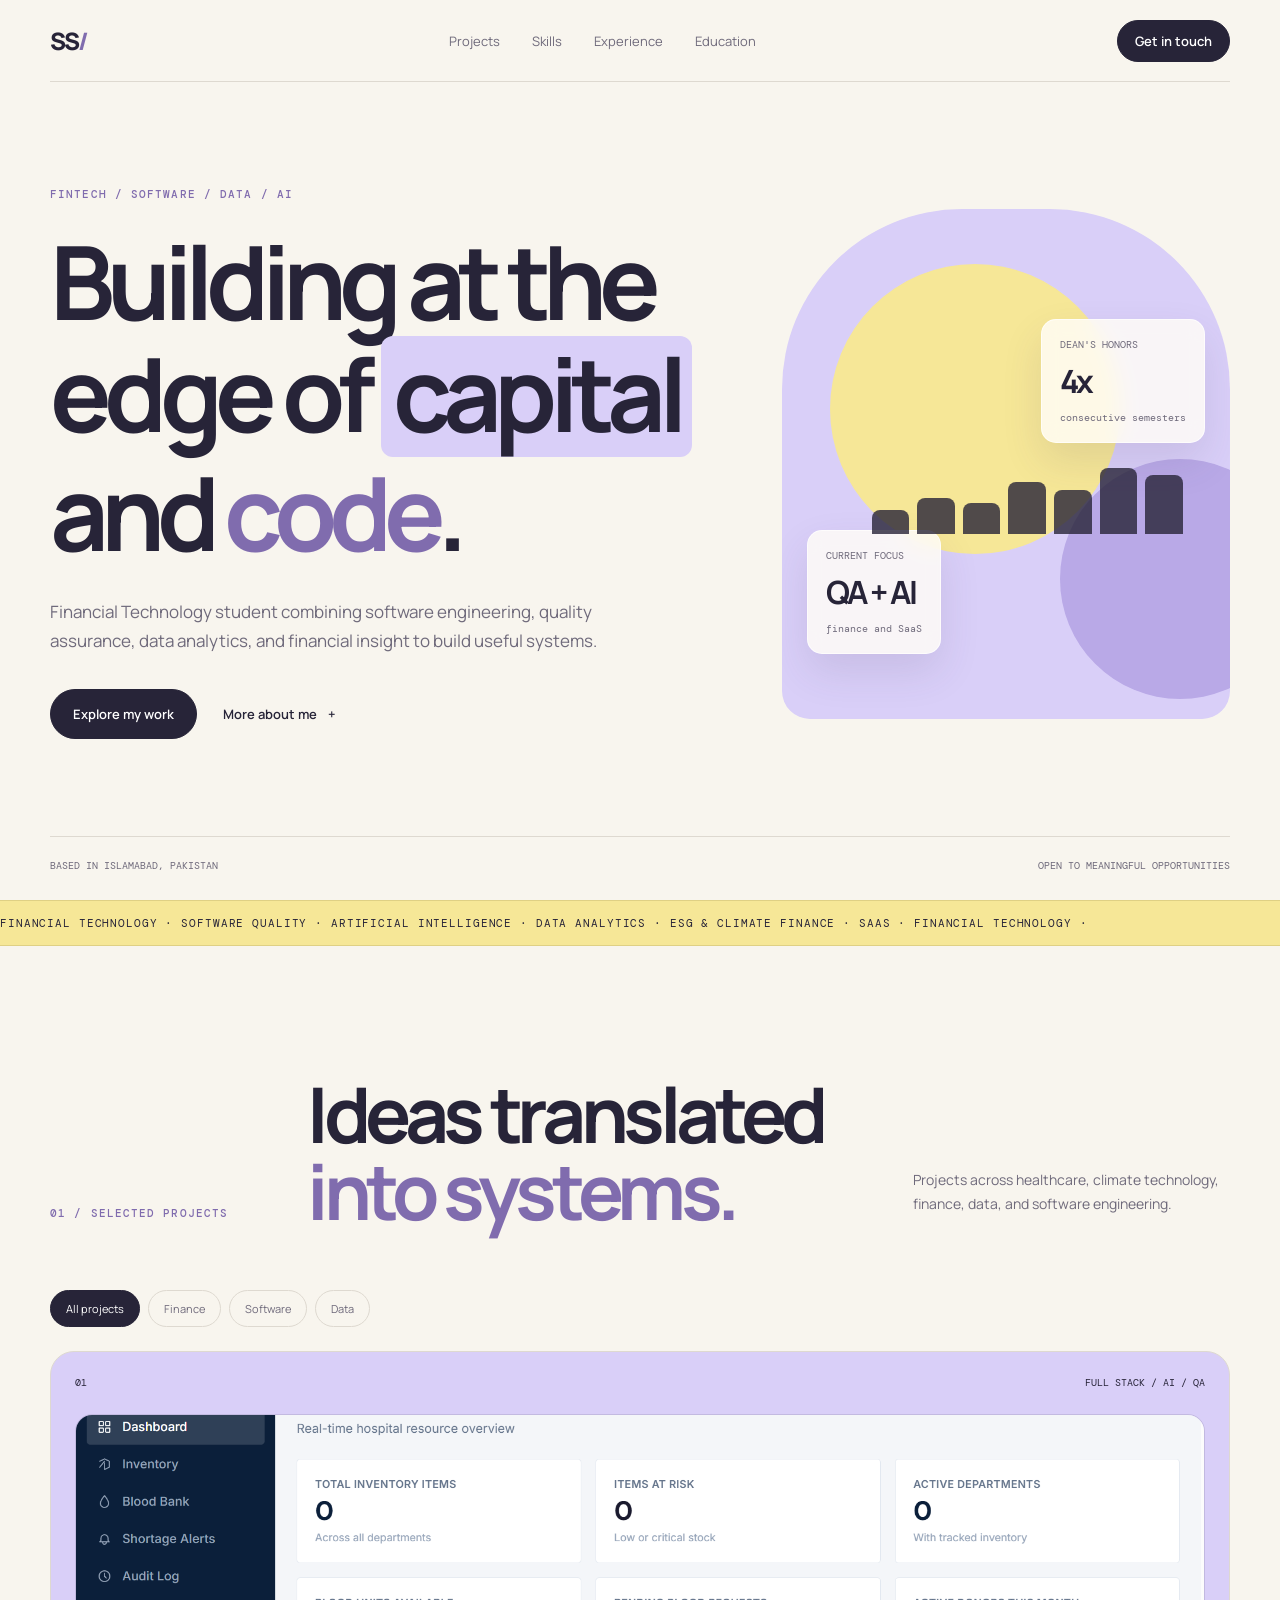
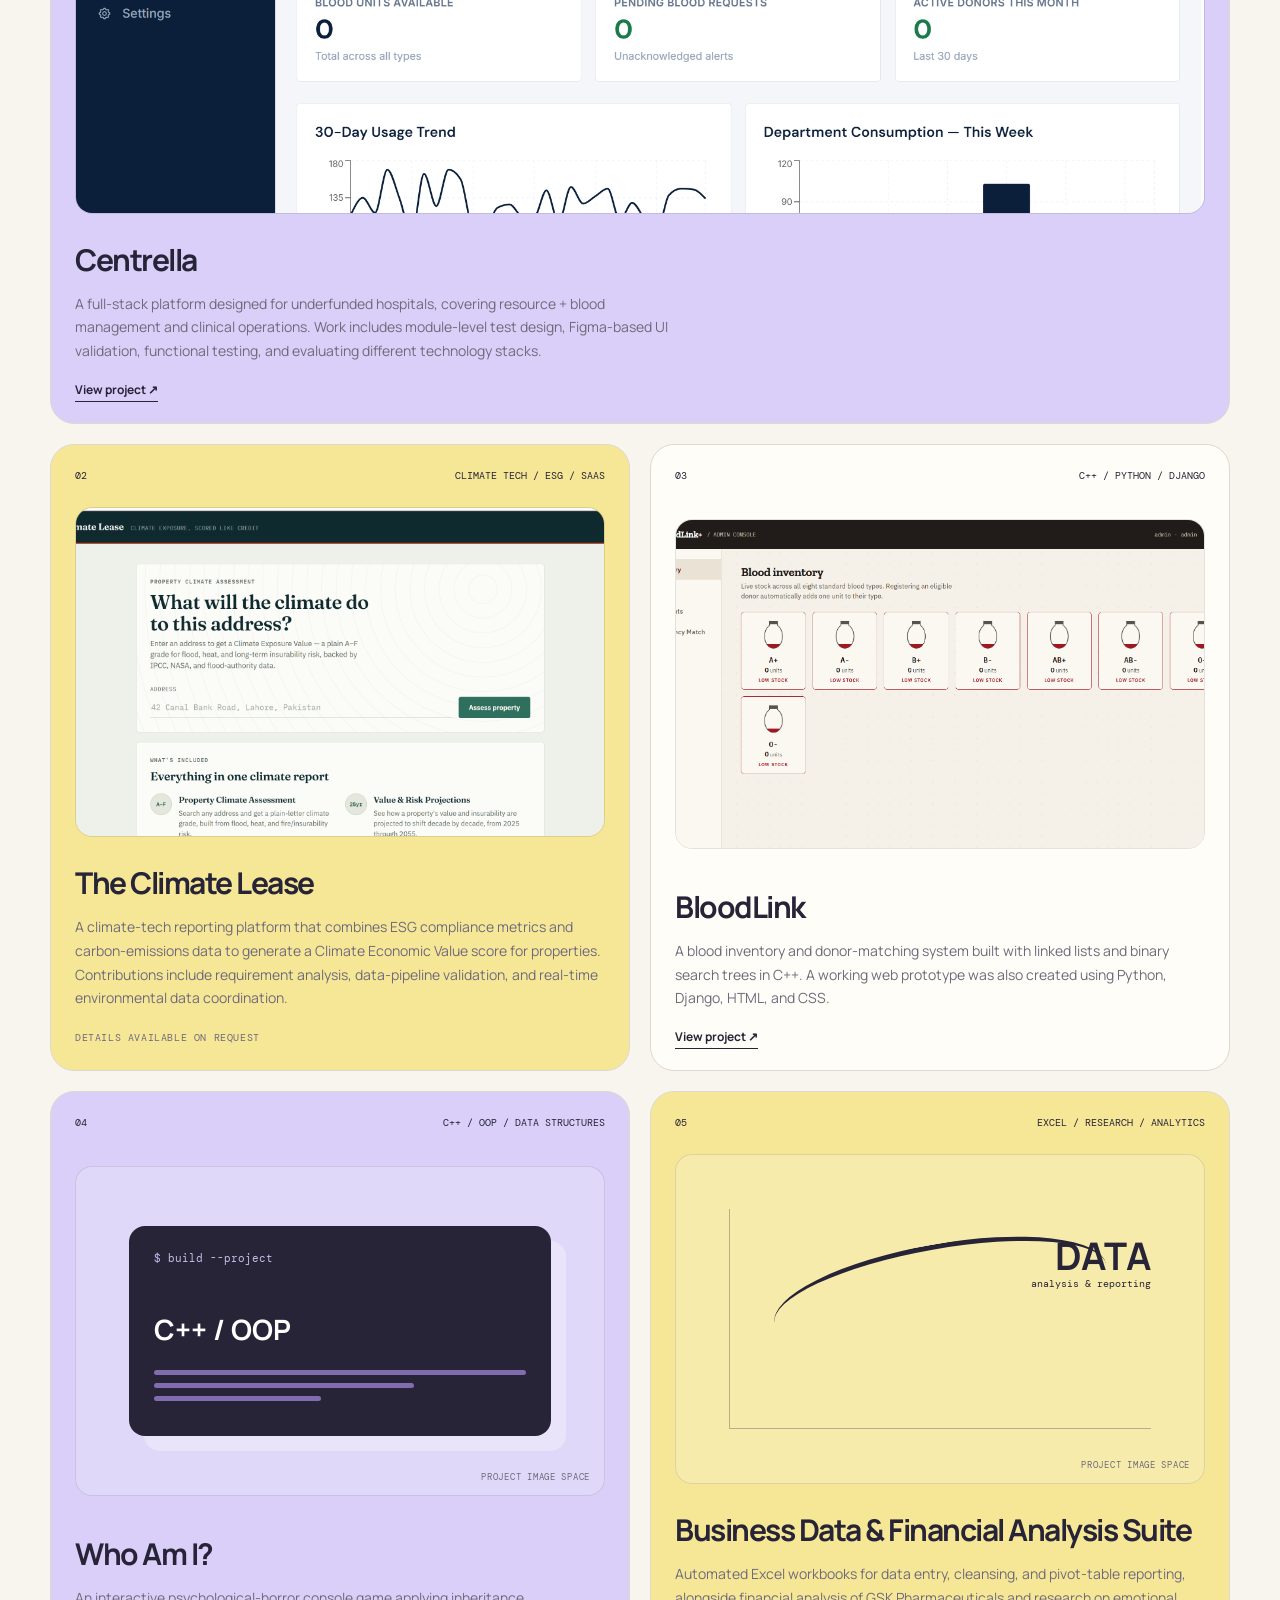
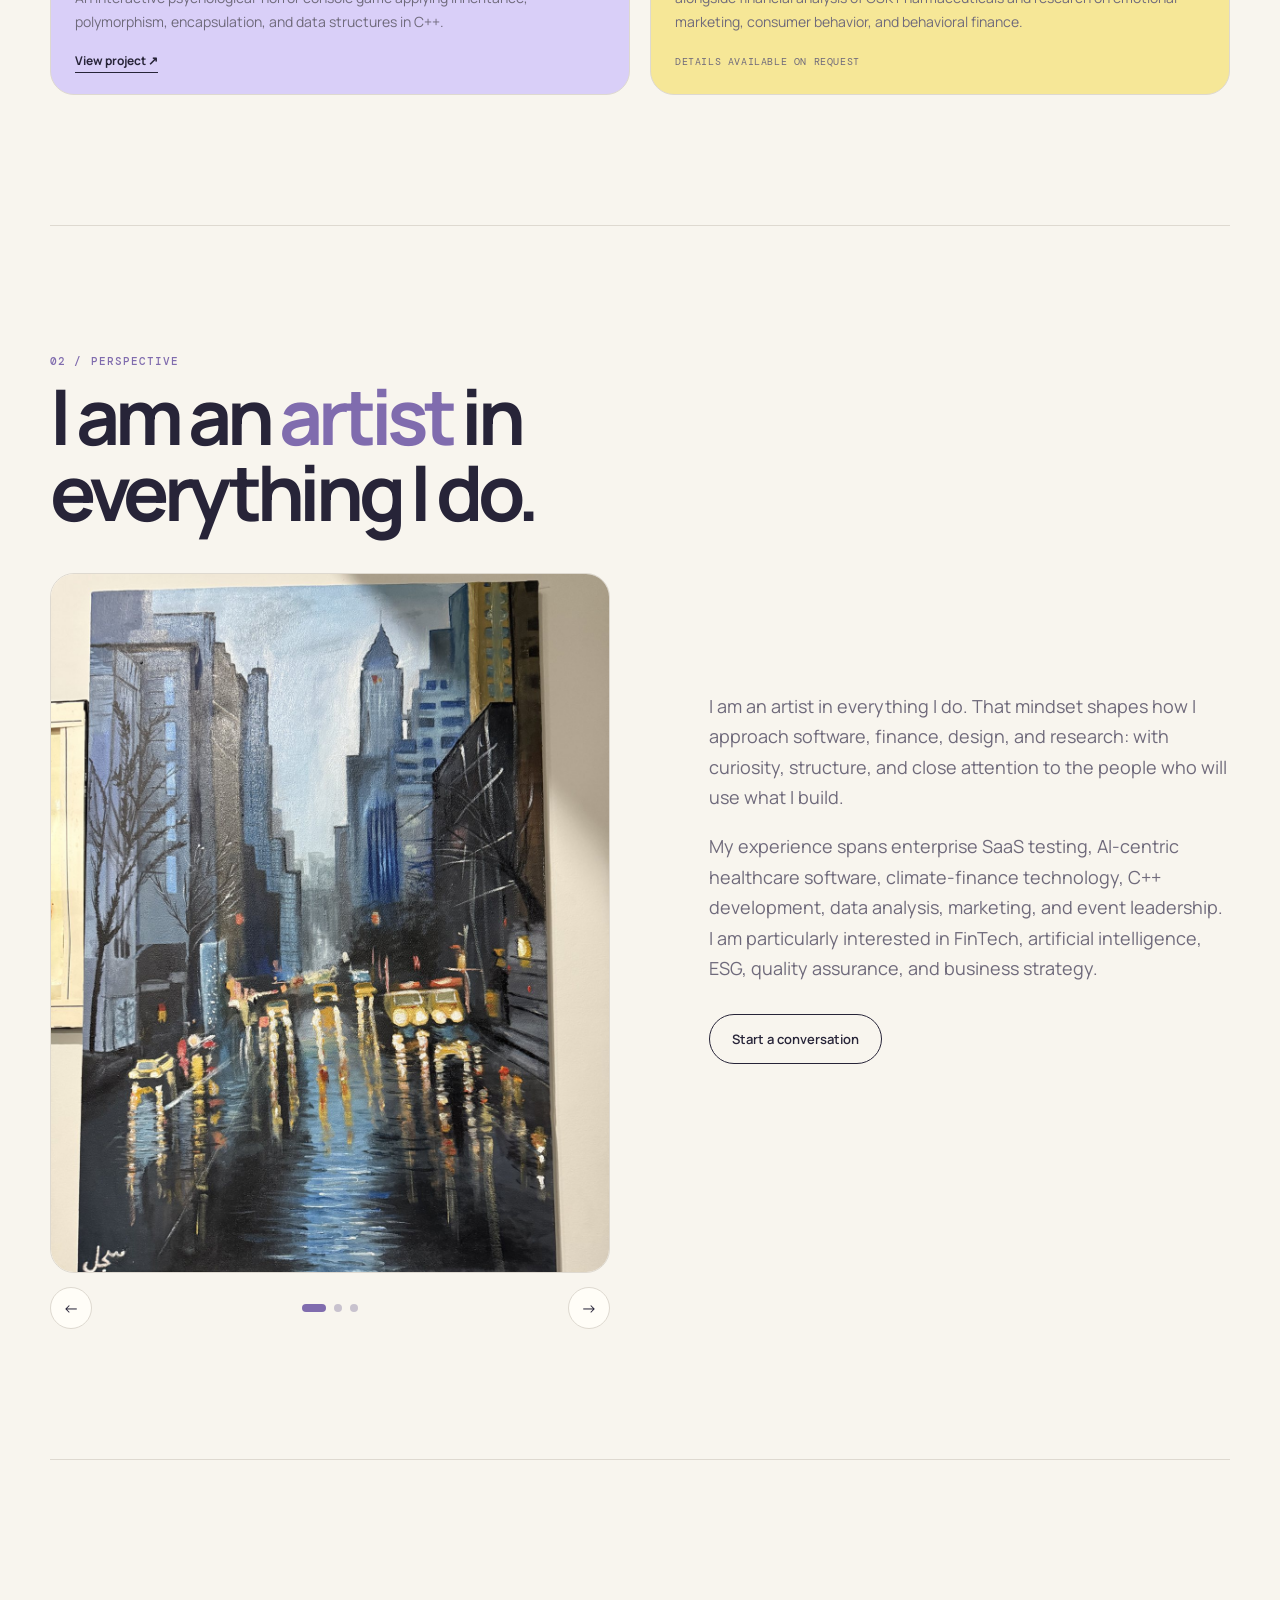
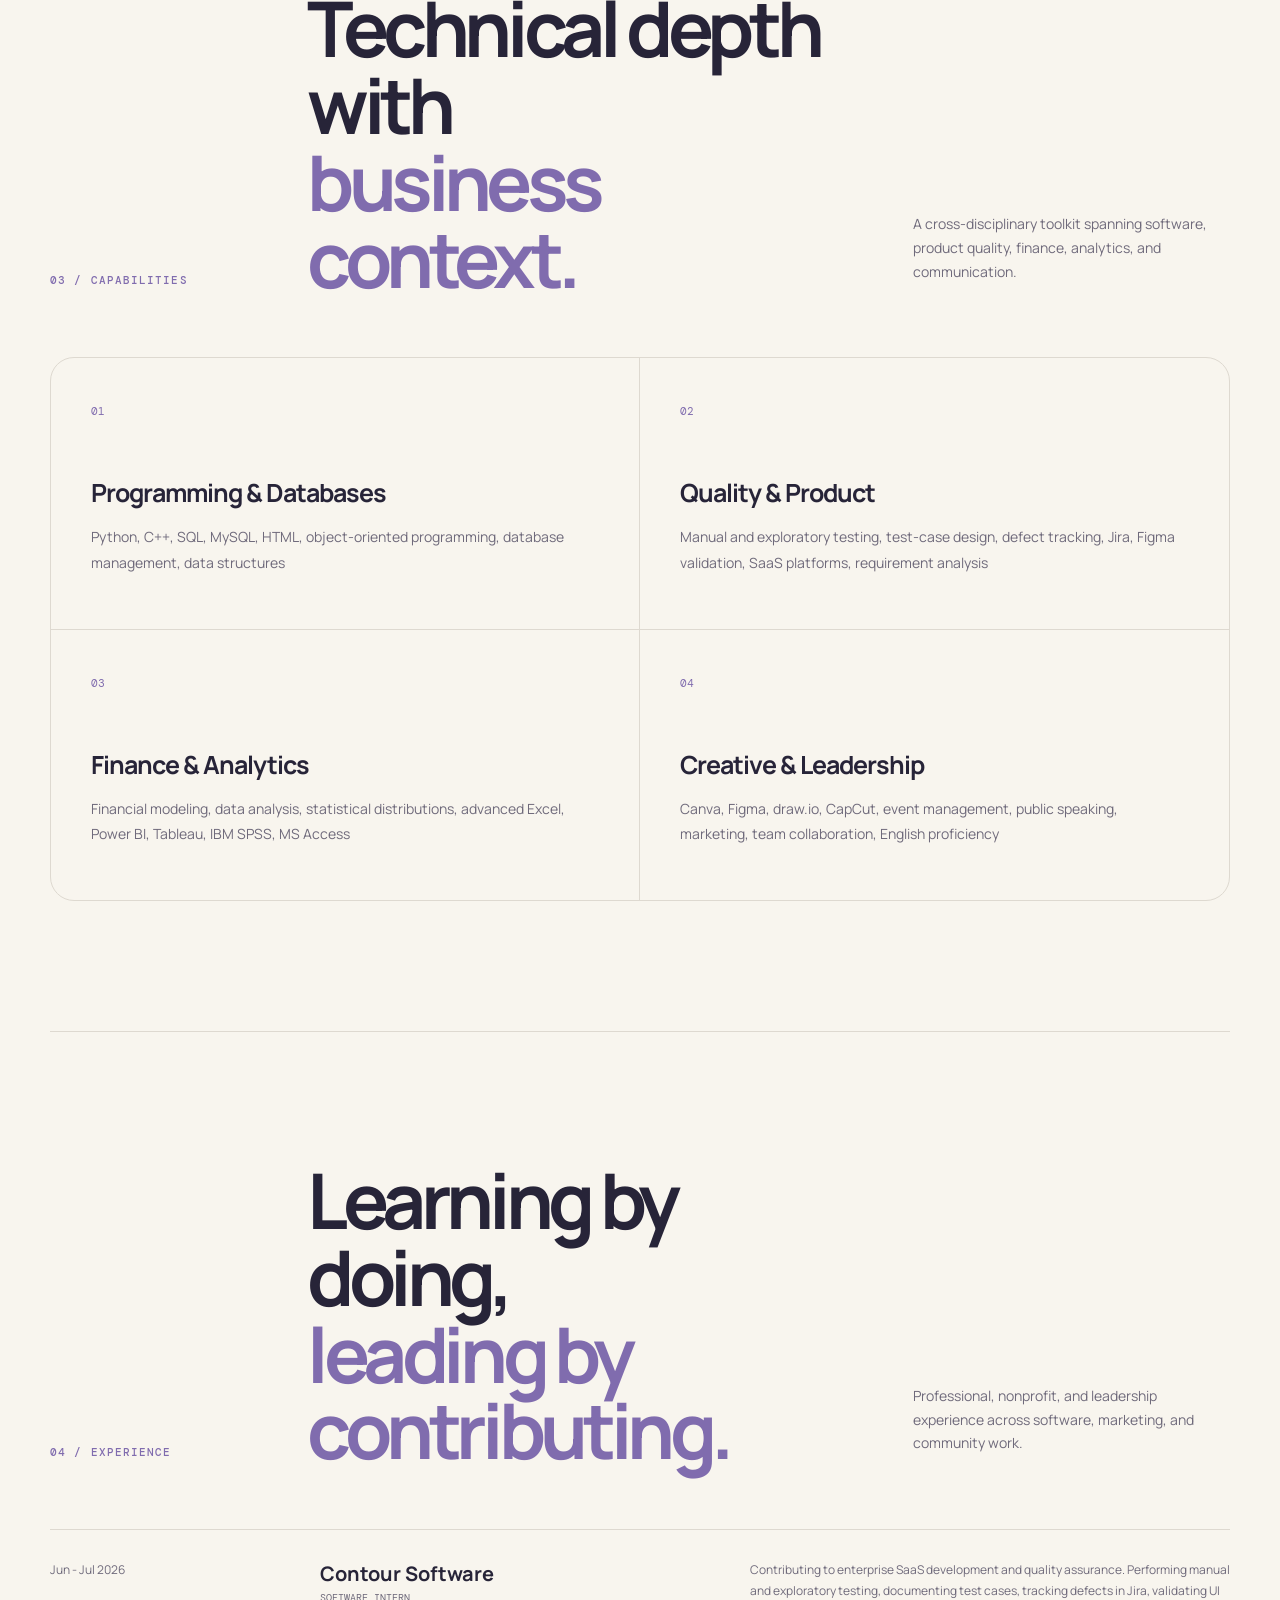
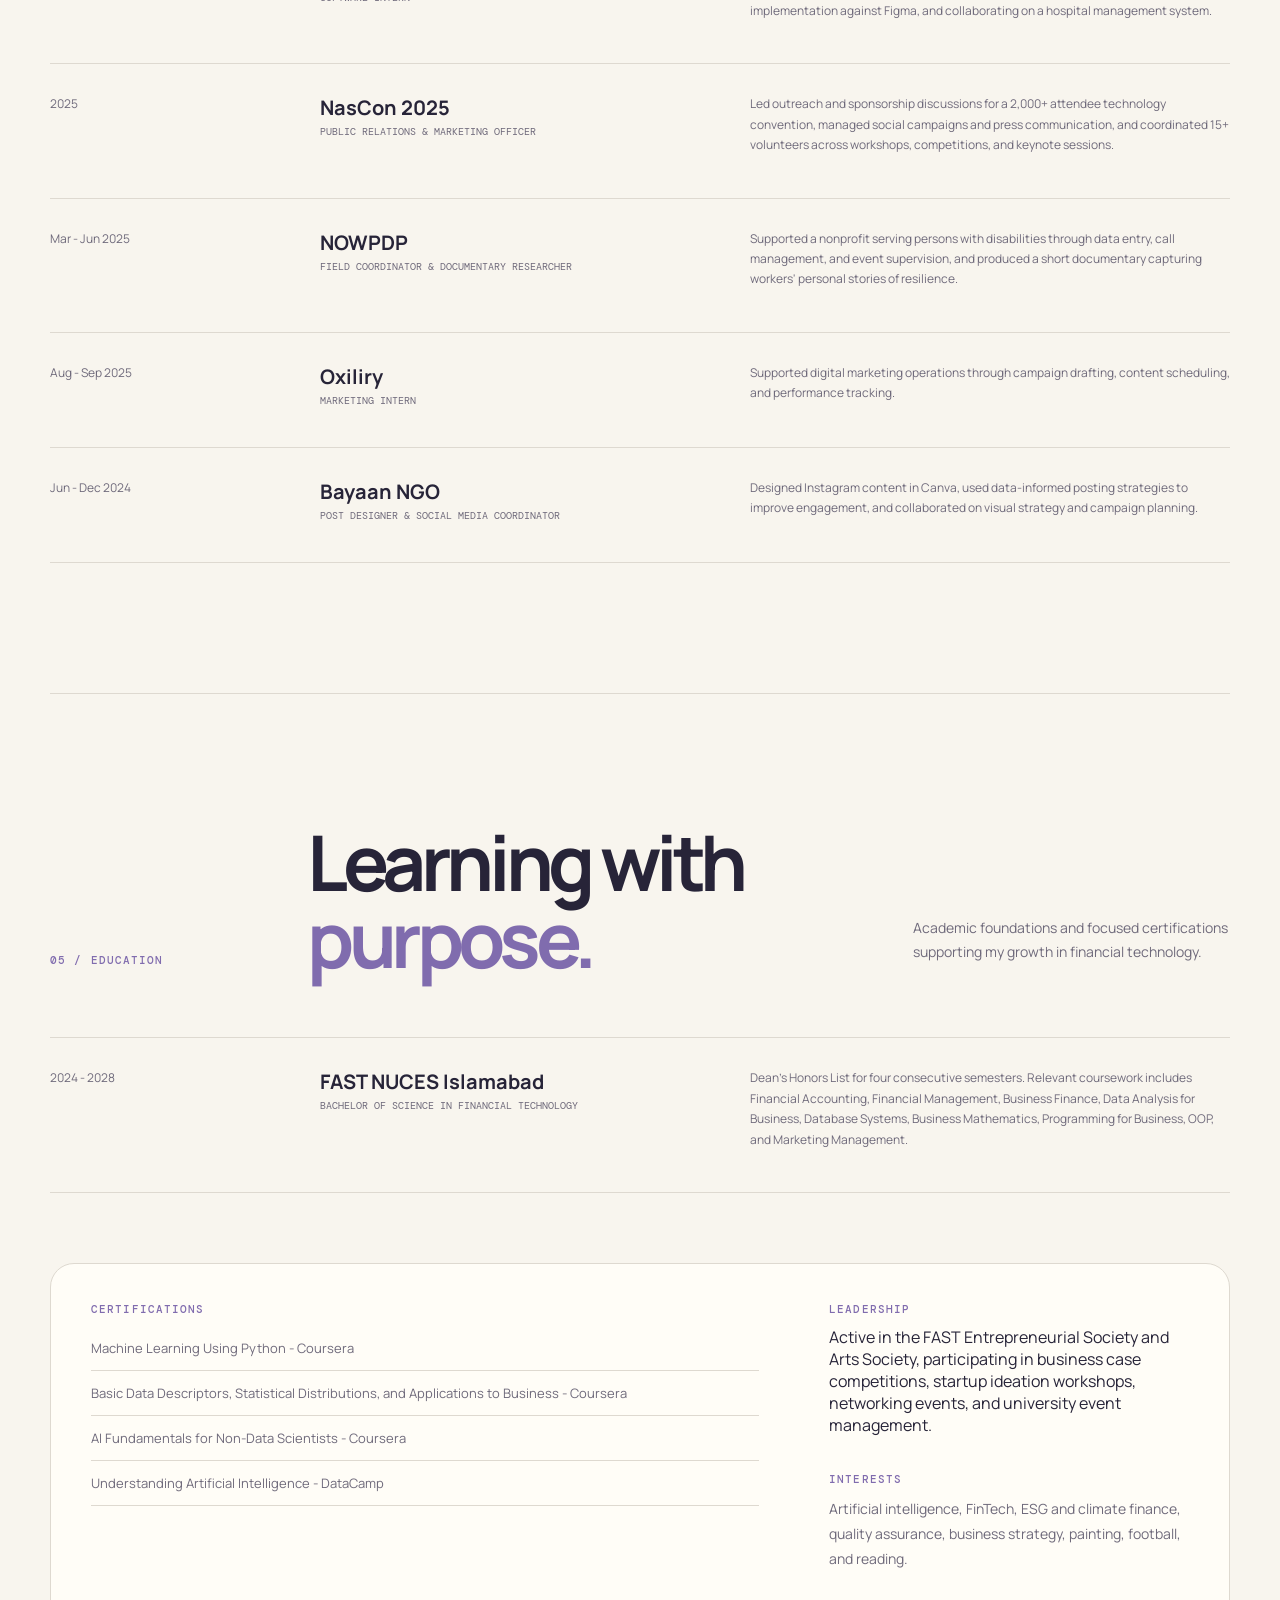
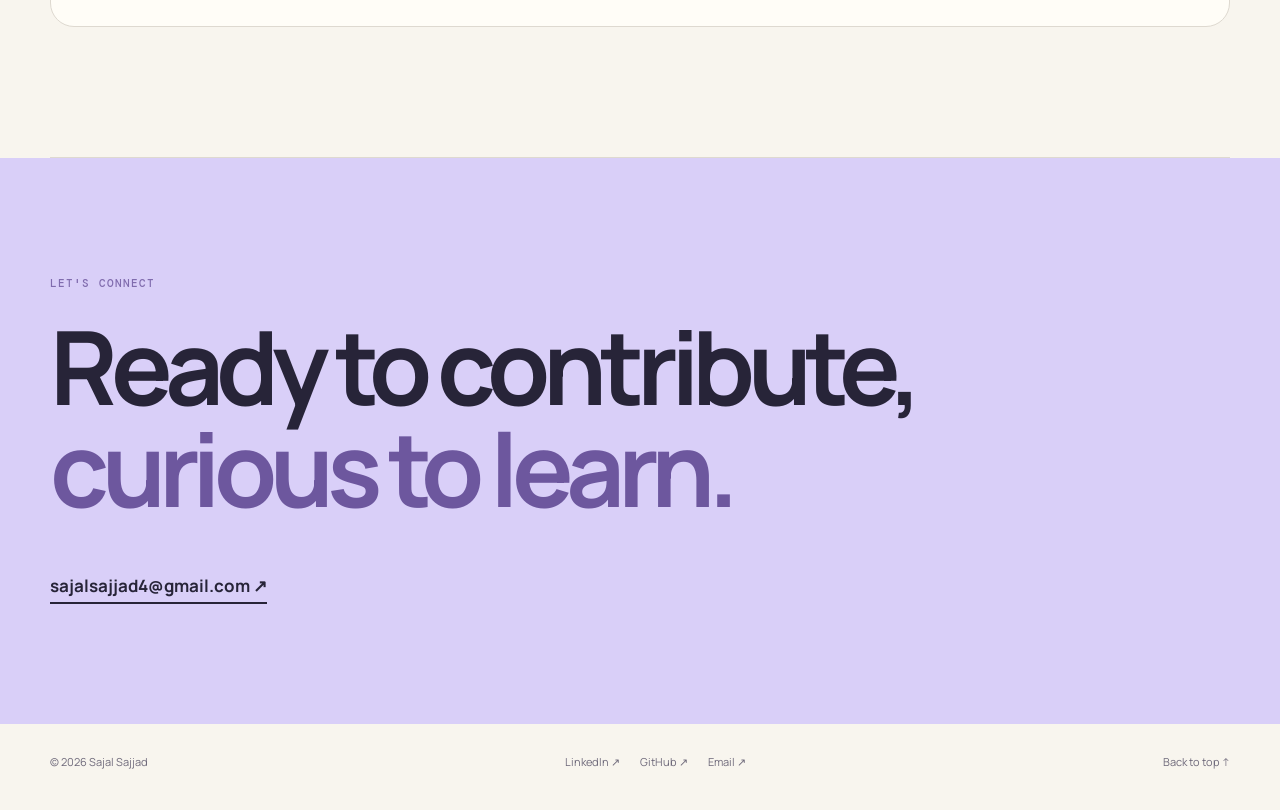
==== commit eb567d7a: "Add project screenshots" ====
--- a/index.html
+++ b/index.html
@@ -68,7 +68,7 @@
 
         <article class="project lavender large reveal" data-category="software data">
           <div class="project-top"><span>01</span><span>Full Stack / AI / QA</span></div>
-          <img class="project-image" src="images/centrella.png" alt="Centrella hospital management system screenshot">
+          <img class="project-image" src="images/centrellaimg.png" alt="Centrella hospital management system screenshot">
           <div>
             <h3>Centrella</h3>
             <p>A full-stack platform designed for underfunded hospitals, covering resource + blood management and clinical operations. Work includes module-level test design, Figma-based UI validation, functional testing, and evaluating different technology stacks.</p>
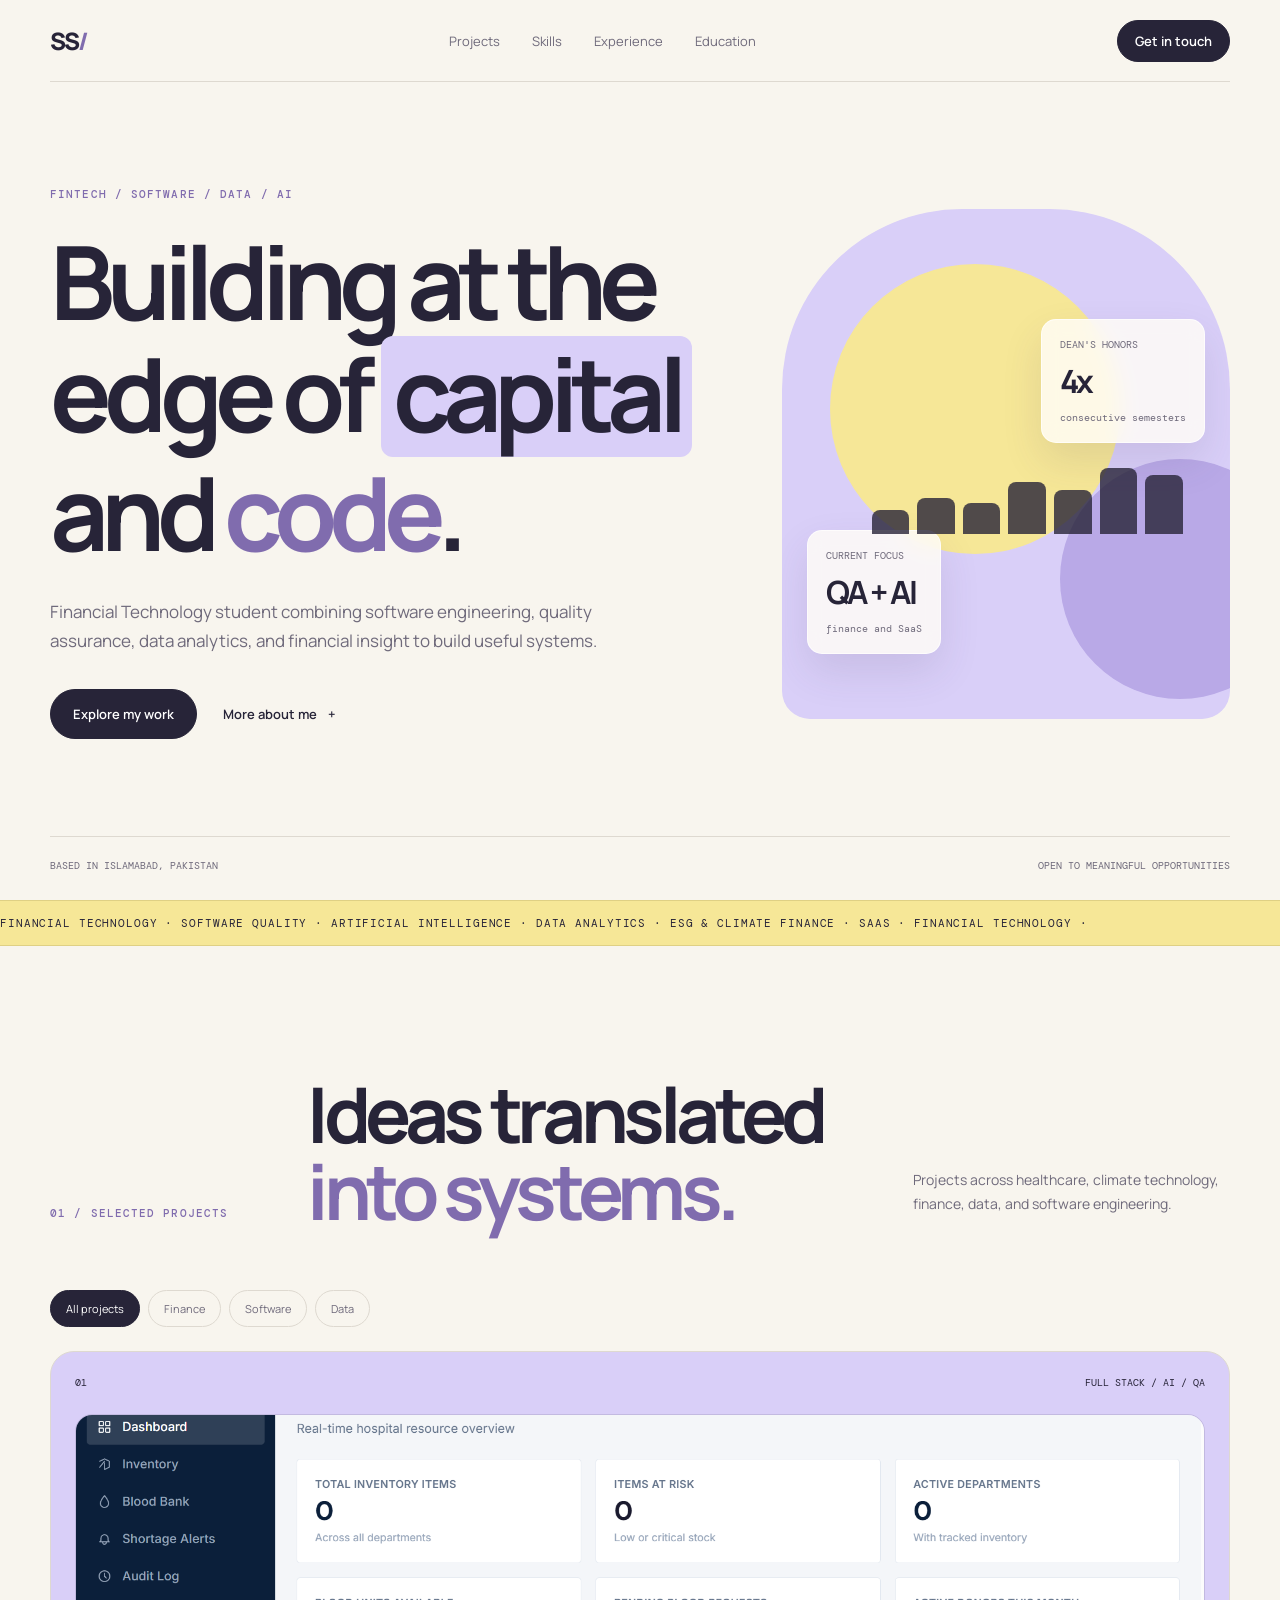
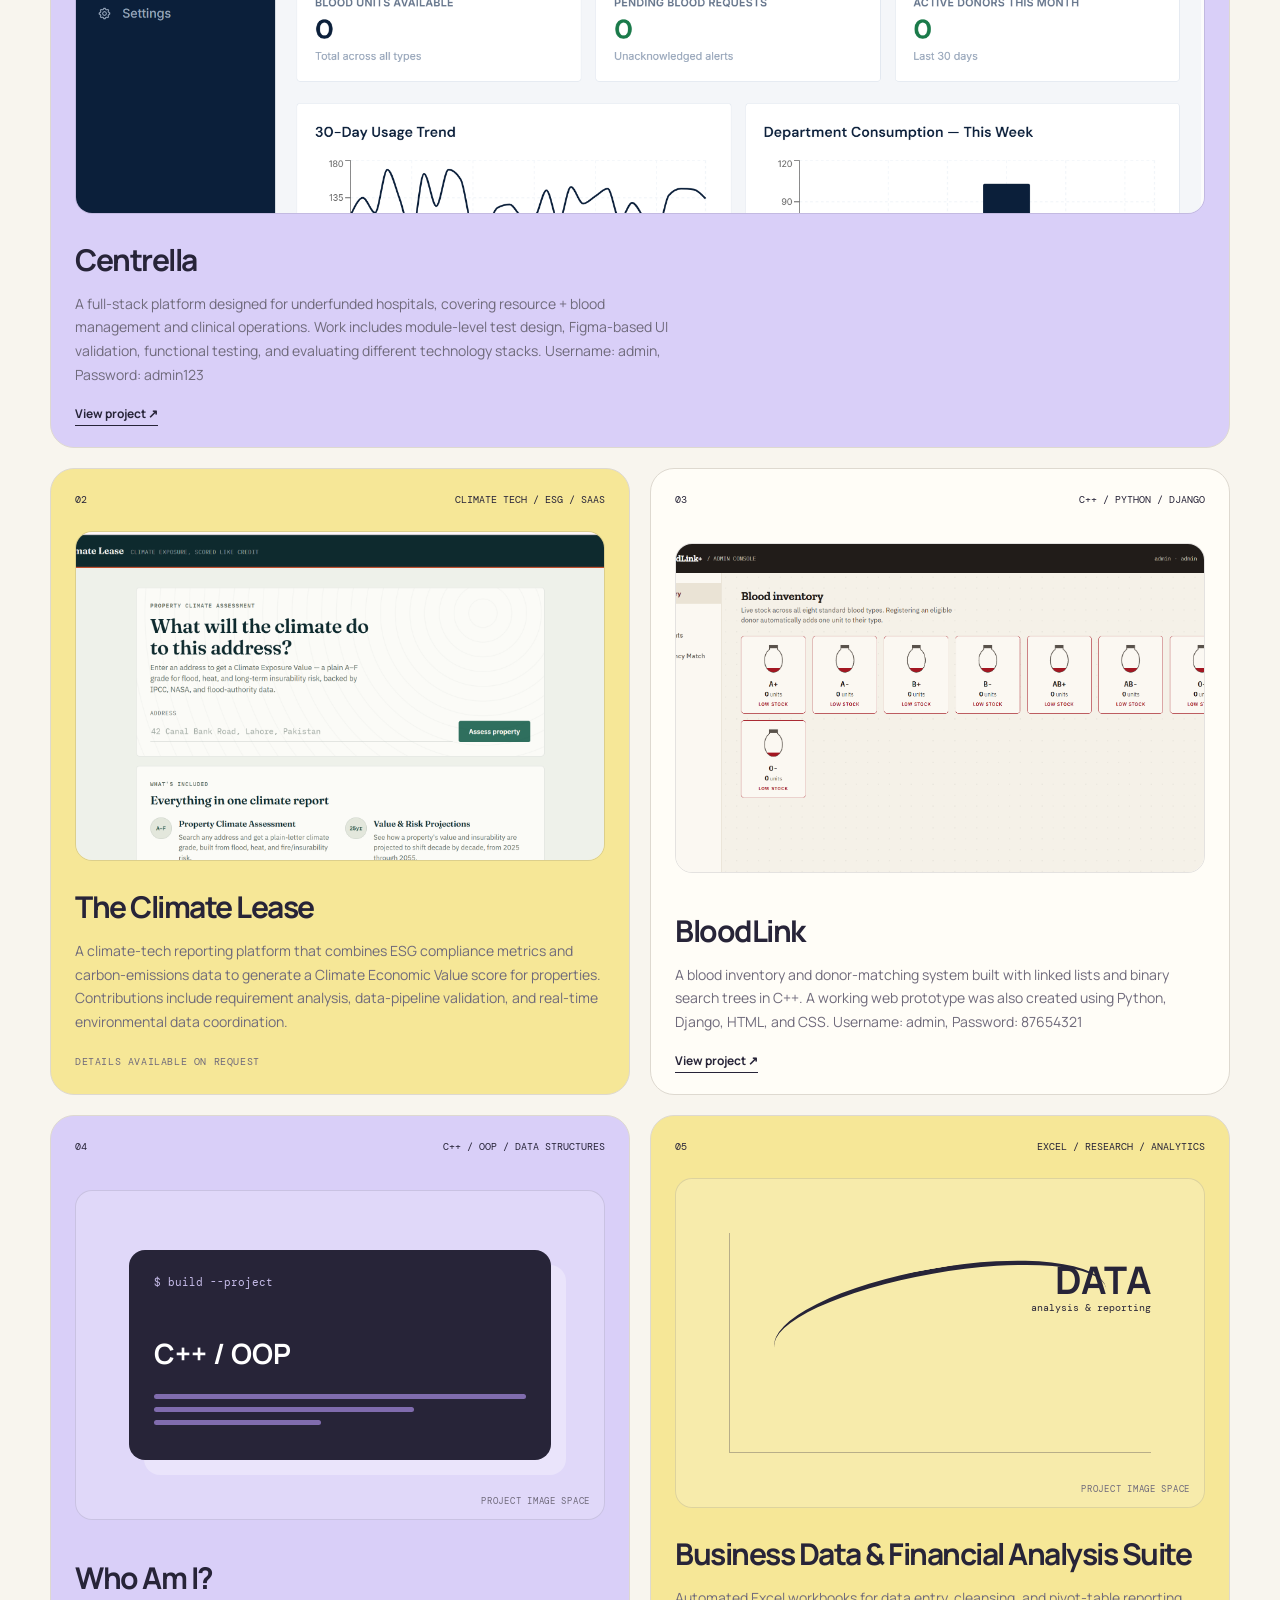
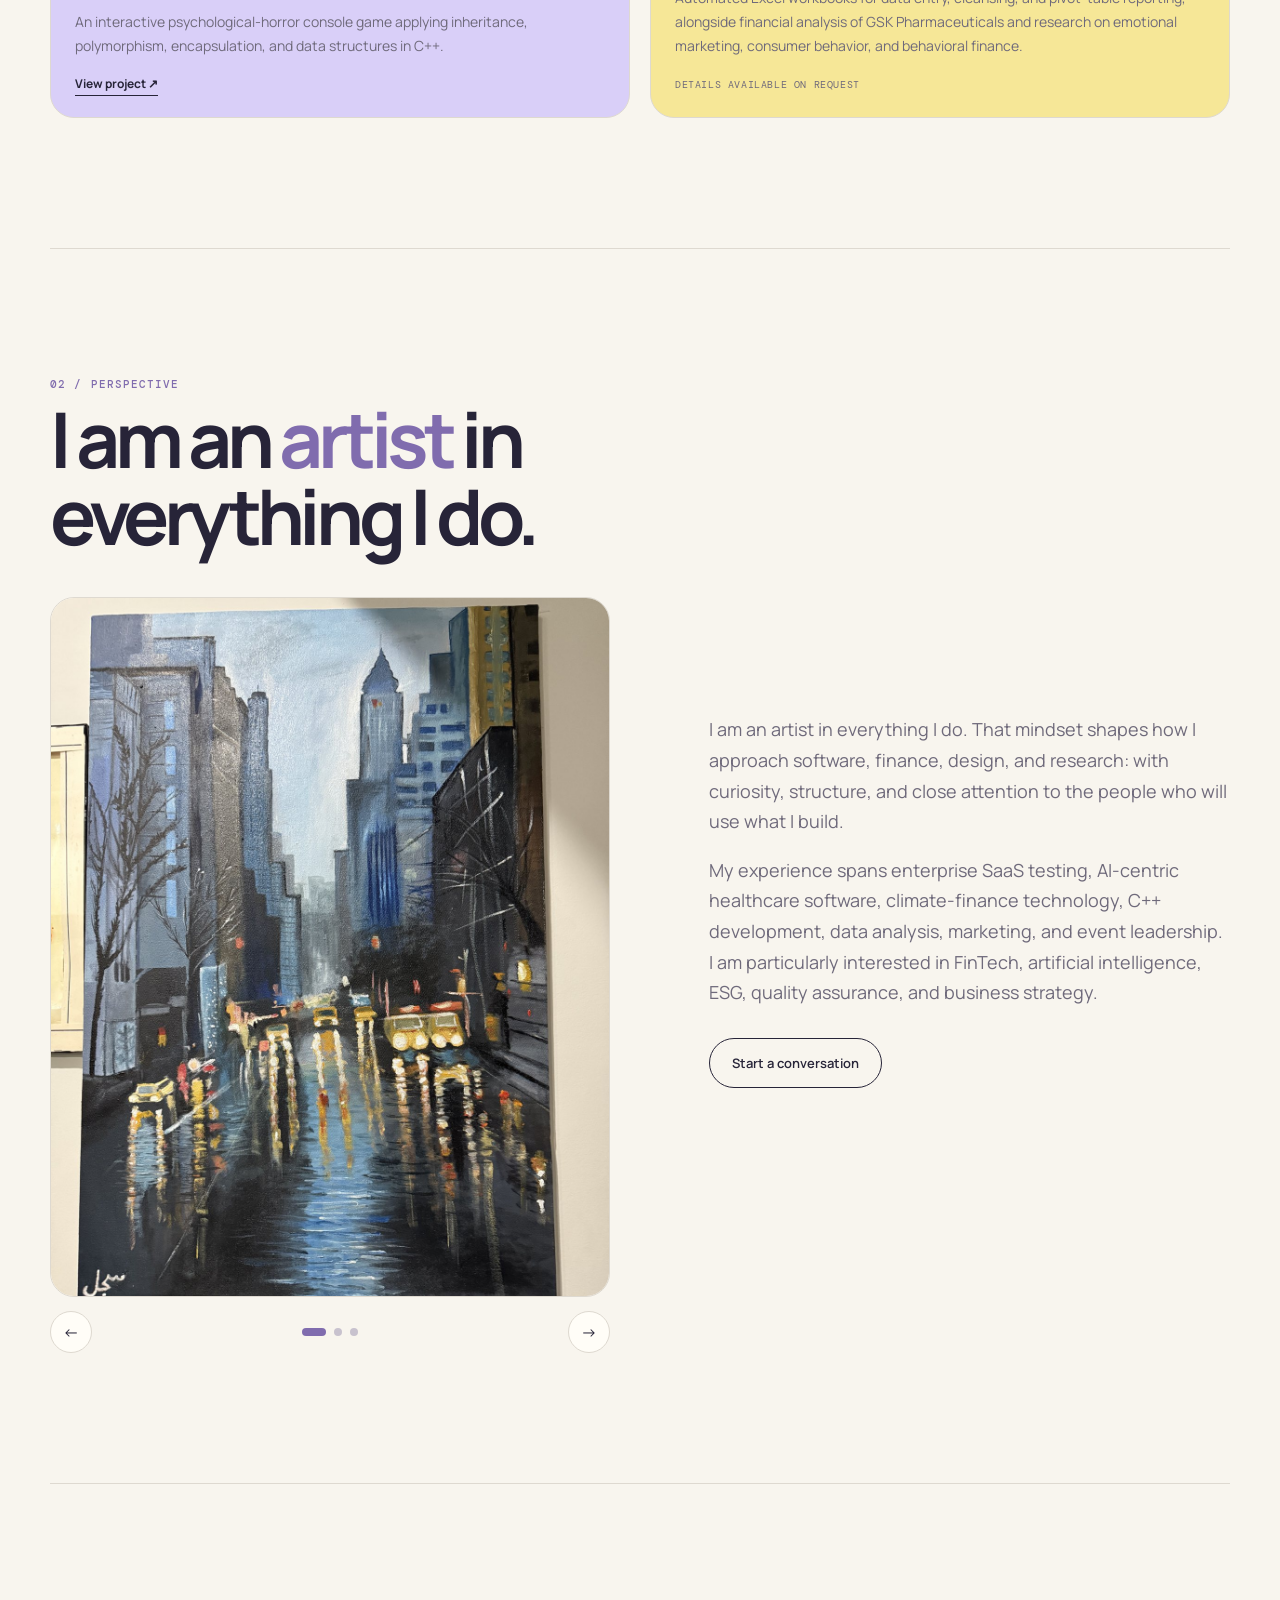
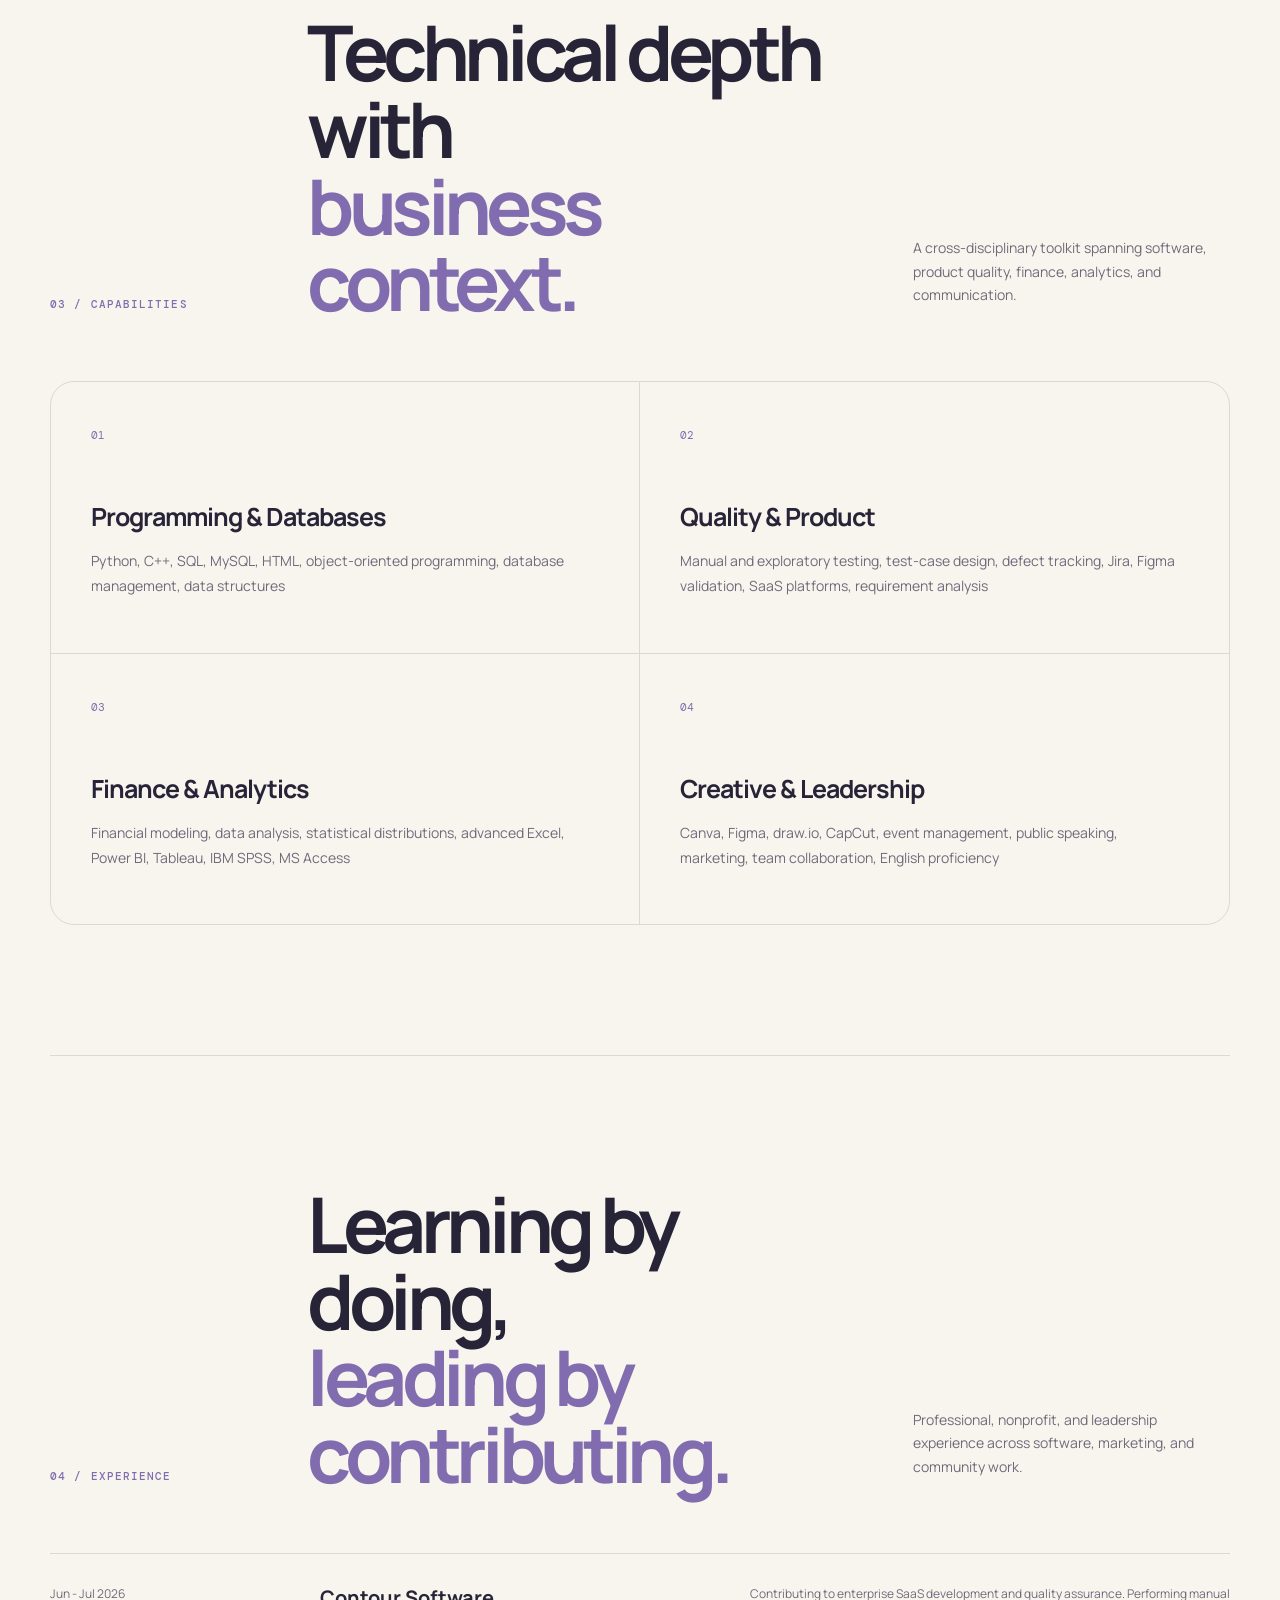
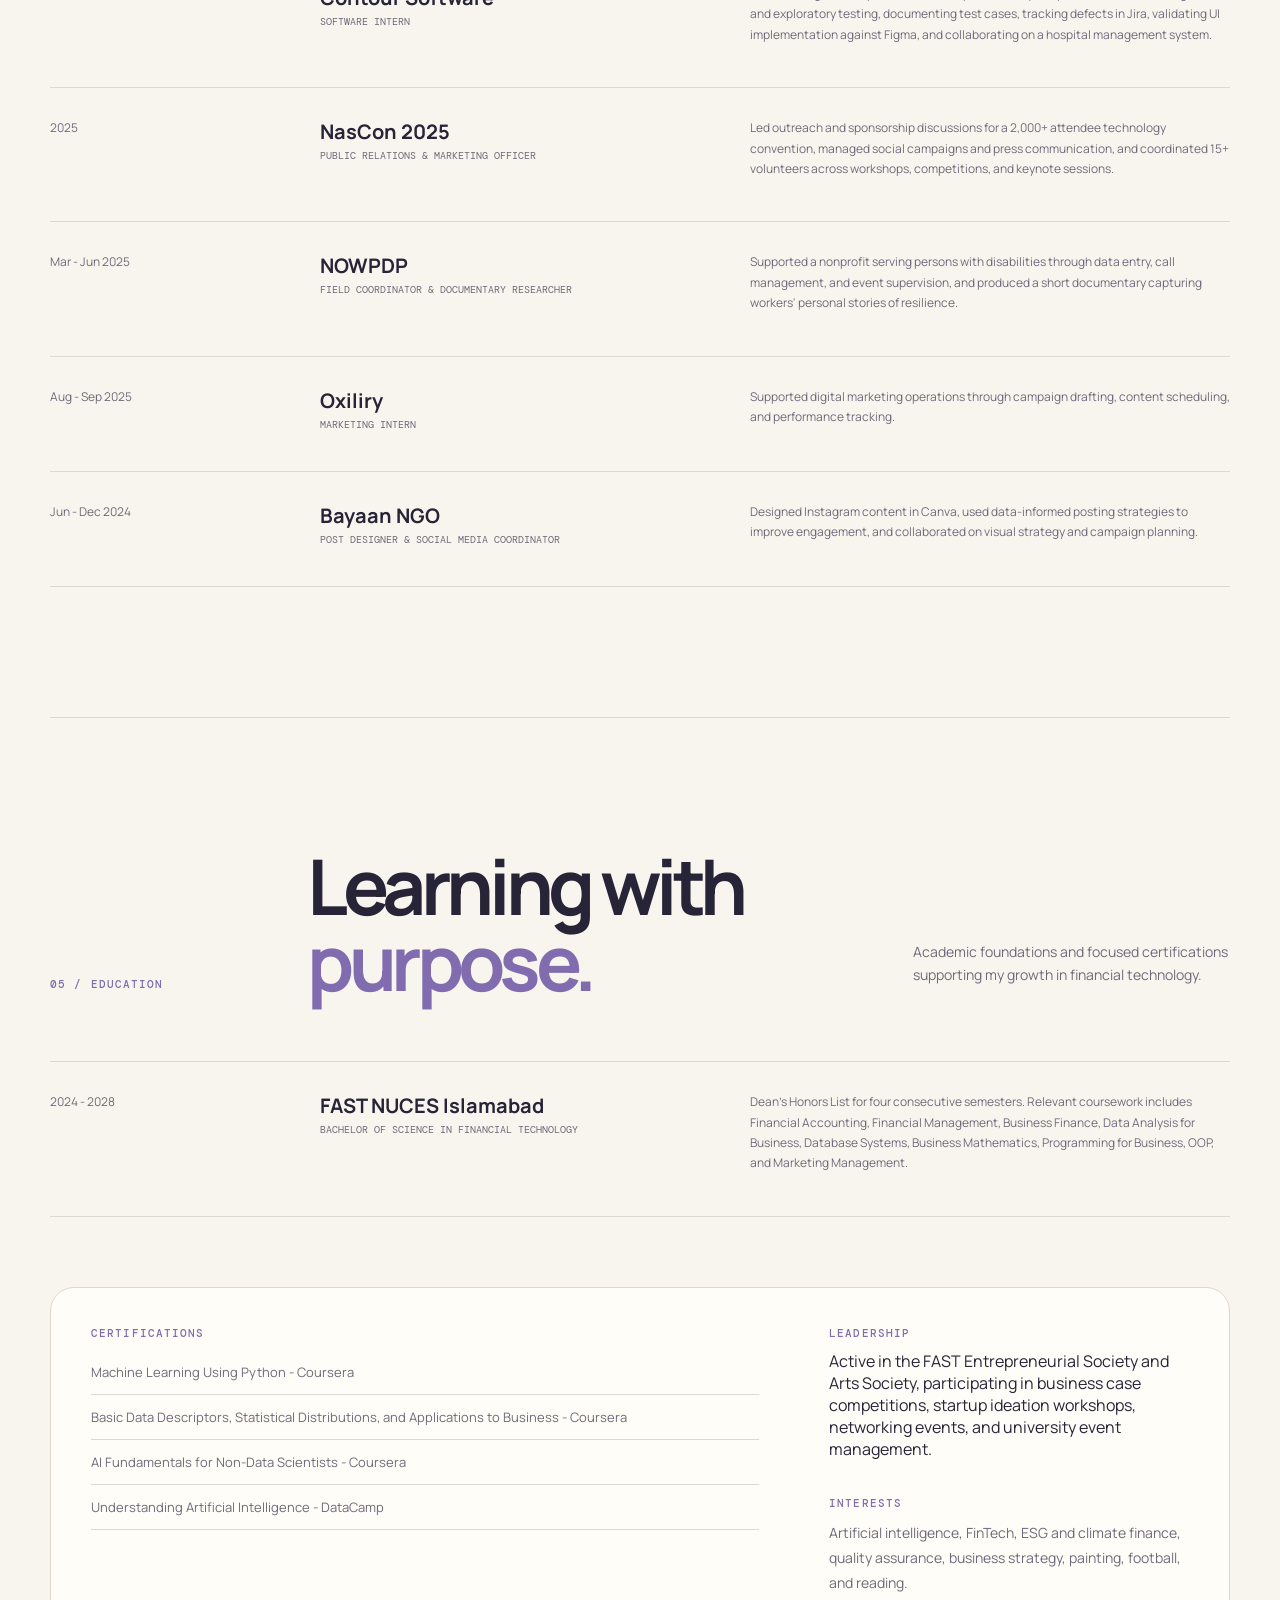
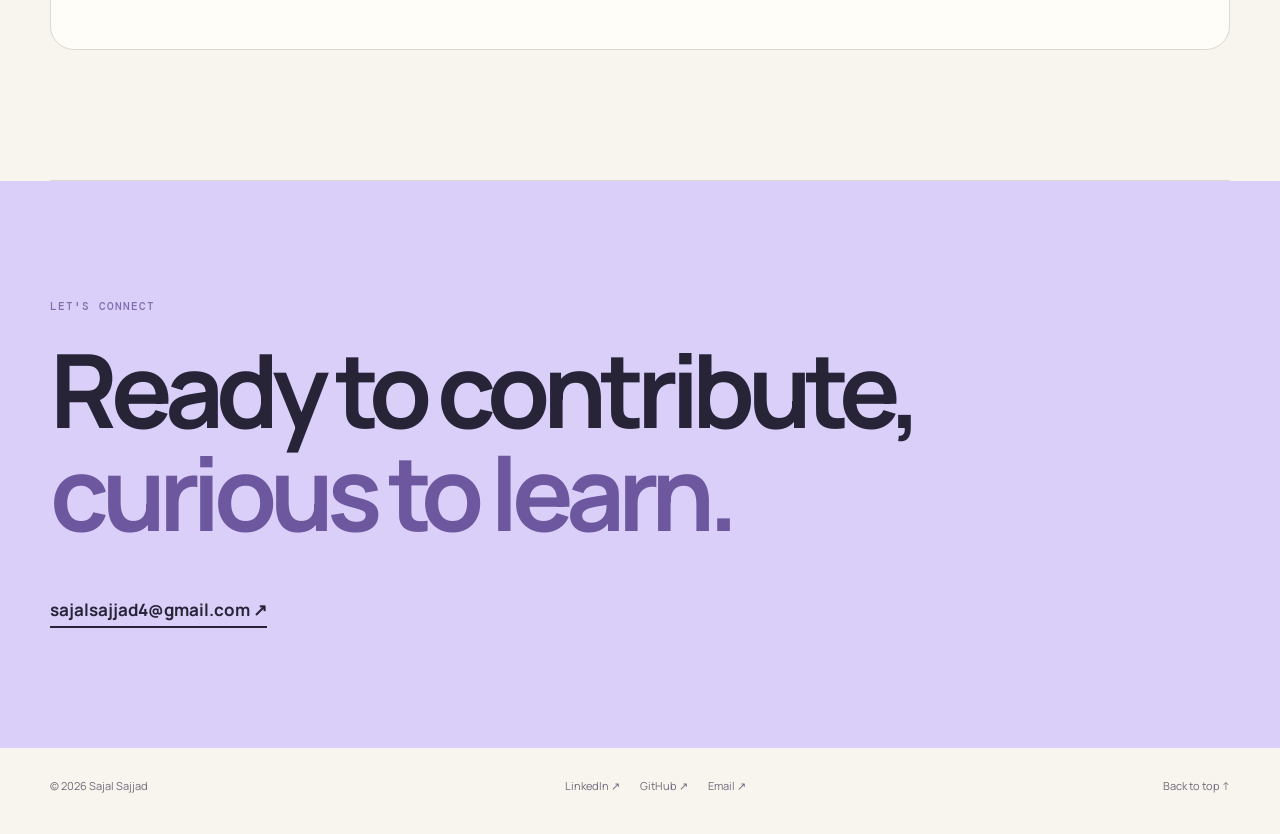
==== commit b23fa332: "Update project description" ====
--- a/index.html
+++ b/index.html
@@ -71,7 +71,7 @@
           <img class="project-image" src="images/centrellaimg.png" alt="Centrella hospital management system screenshot">
           <div>
             <h3>Centrella</h3>
-            <p>A full-stack platform designed for underfunded hospitals, covering resource + blood management and clinical operations. Work includes module-level test design, Figma-based UI validation, functional testing, and evaluating different technology stacks.</p>
+            <p>A full-stack platform designed for underfunded hospitals, covering resource + blood management and clinical operations. Work includes module-level test design, Figma-based UI validation, functional testing, and evaluating different technology stacks. Username: admin, Password: admin123</p>
             <a href="https://centrella.vercel.app/" target="_blank" rel="noreferrer">View project &nearr;</a>
           </div>
         </article>
@@ -91,7 +91,7 @@
           <img class="project-image" src="images/bloodimg.png" alt="BloodLink donor-matching system screenshot">
           <div>
             <h3>BloodLink</h3>
-            <p>A blood inventory and donor-matching system built with linked lists and binary search trees in C++. A working web prototype was also created using Python, Django, HTML, and CSS.</p>
+            <p>A blood inventory and donor-matching system built with linked lists and binary search trees in C++. A working web prototype was also created using Python, Django, HTML, and CSS. Username: admin, Password: 87654321</p>
             <a href="https://frolicking-kringle-b5af3c.netlify.app" target="_blank" rel="noreferrer">View project &nearr;</a>
           </div>
         </article>
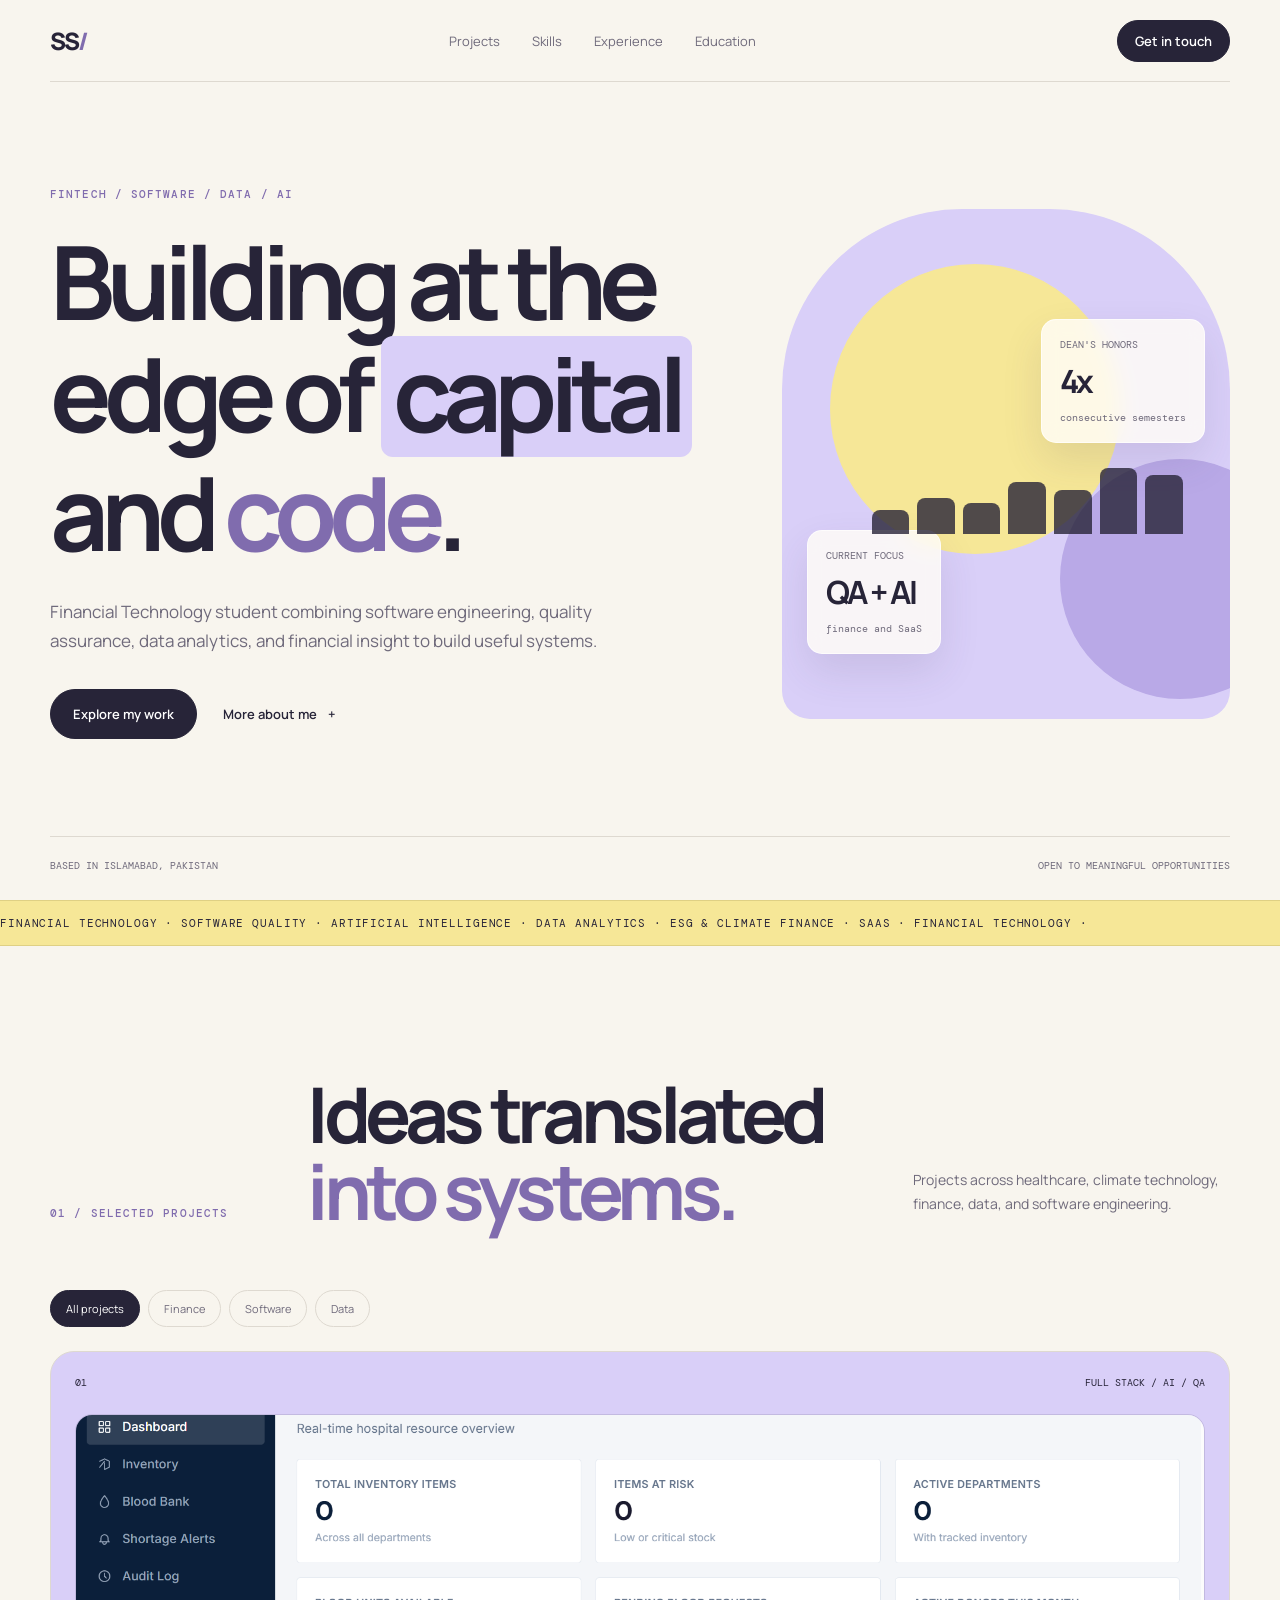
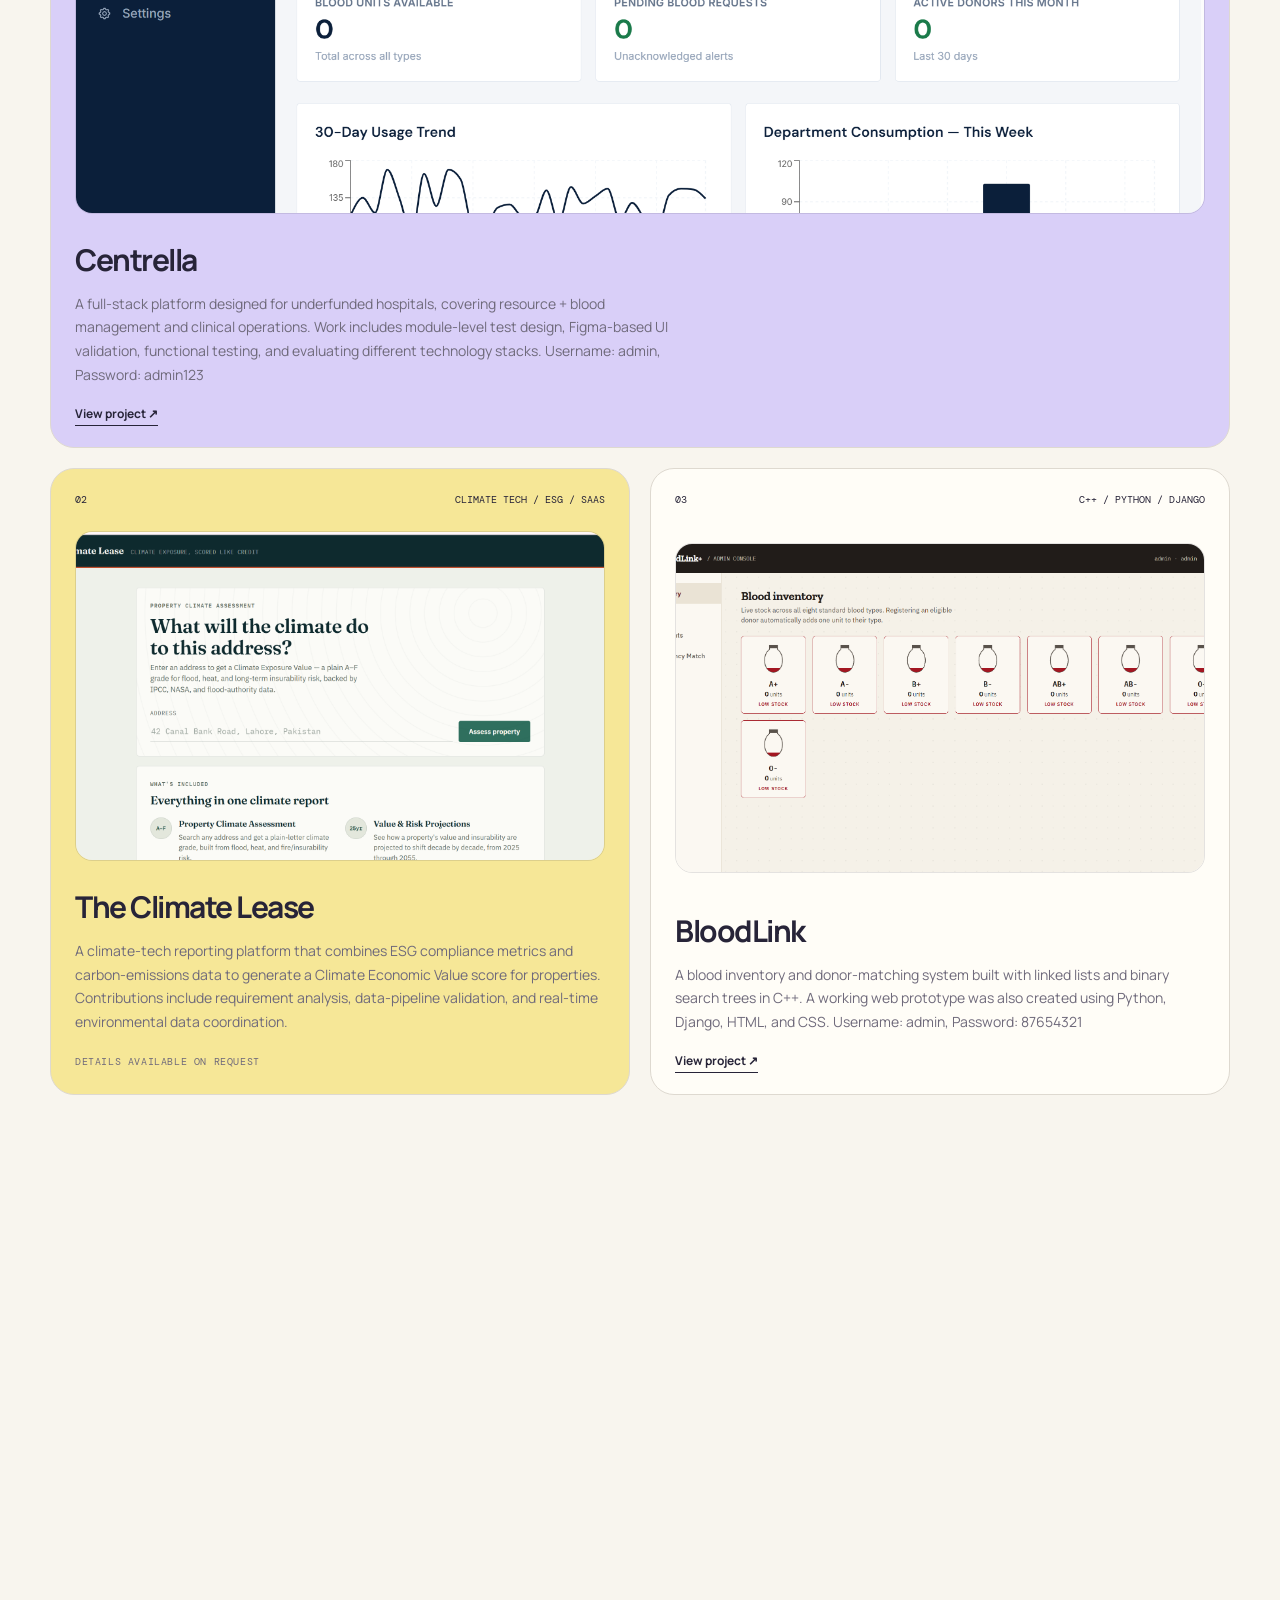
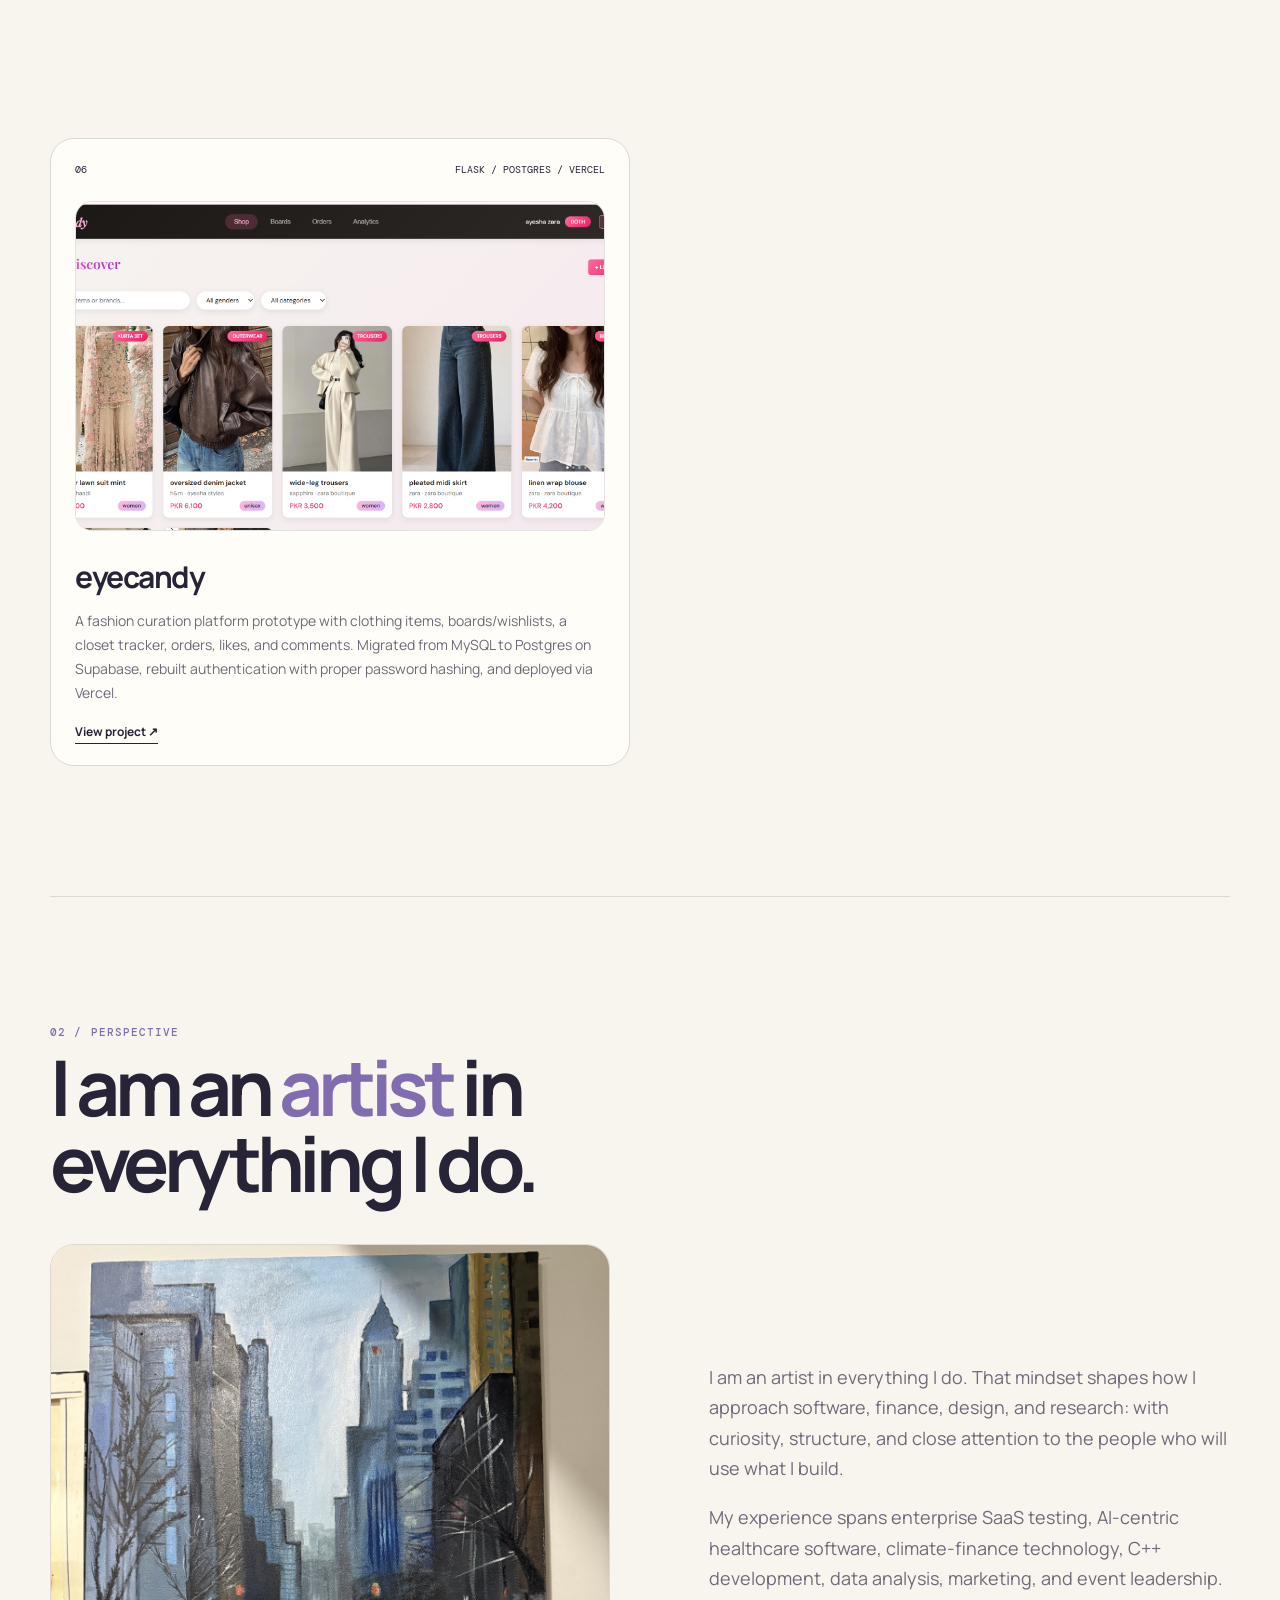
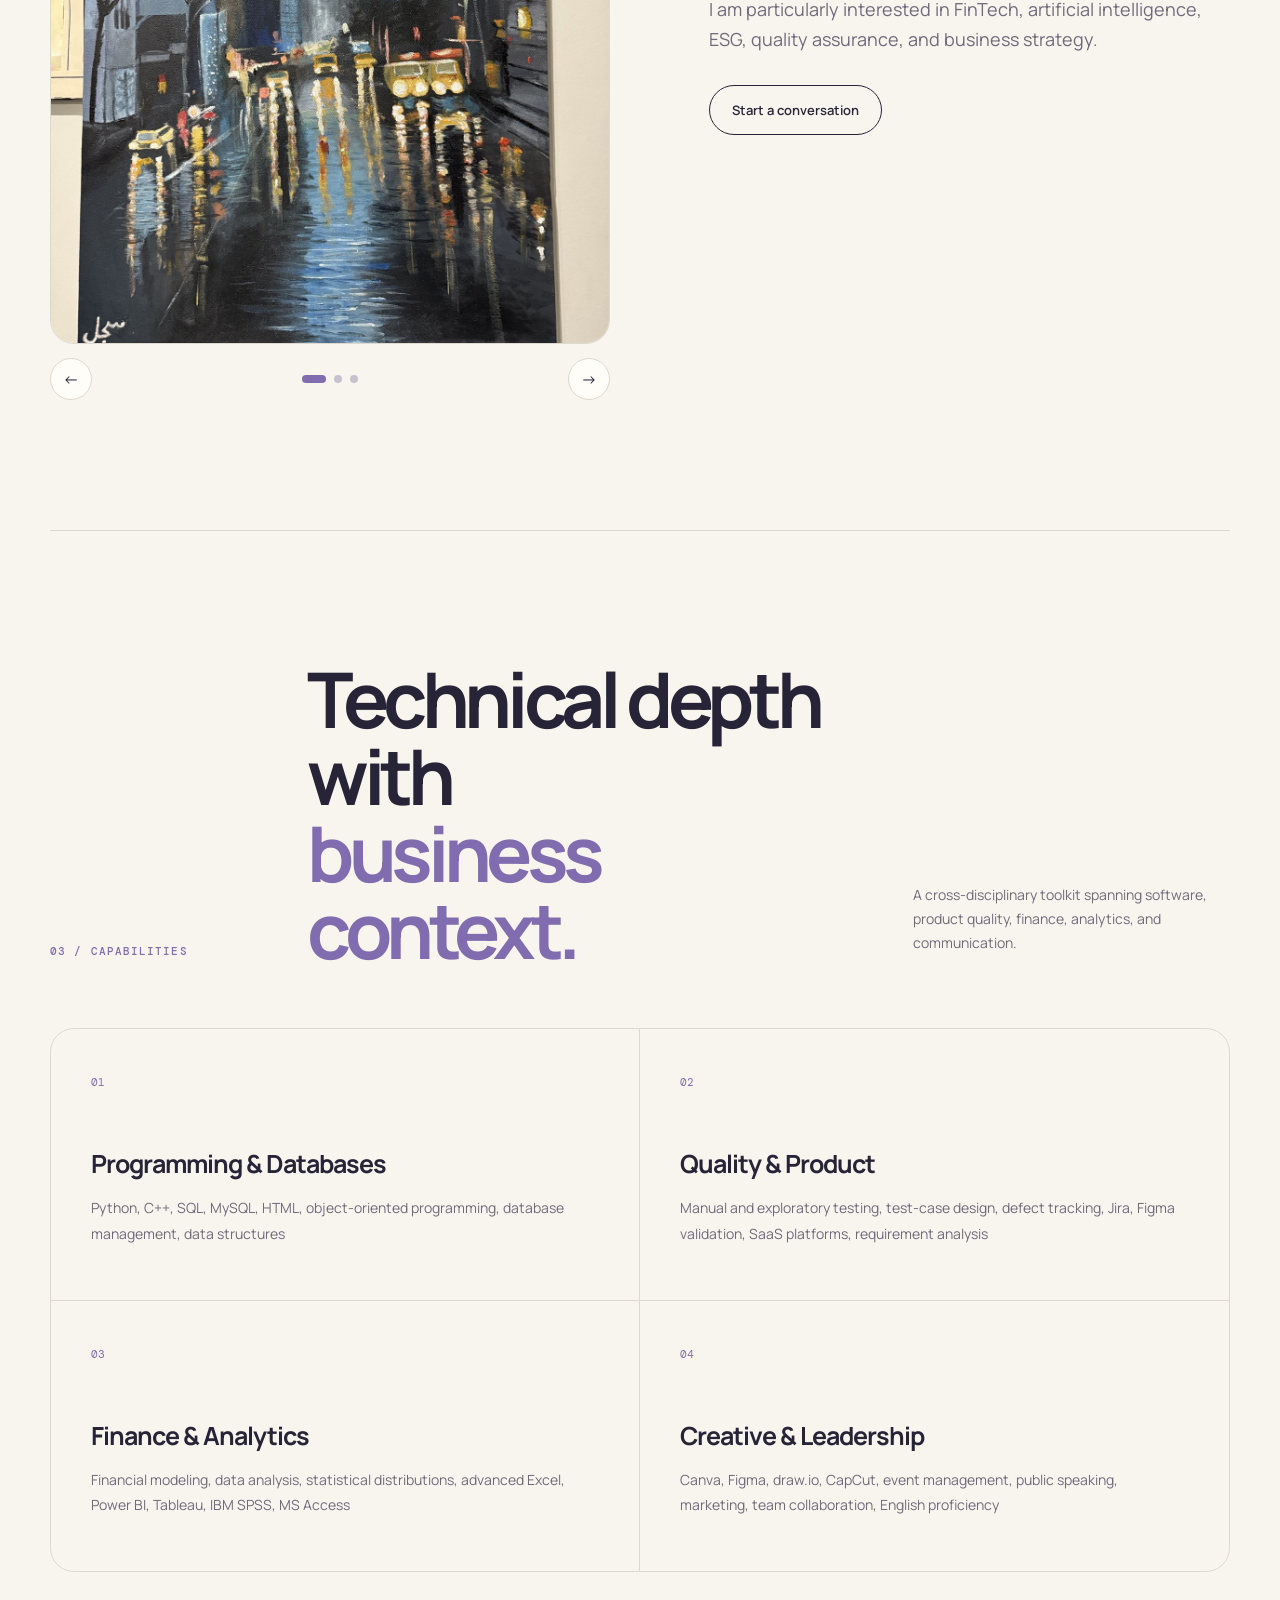
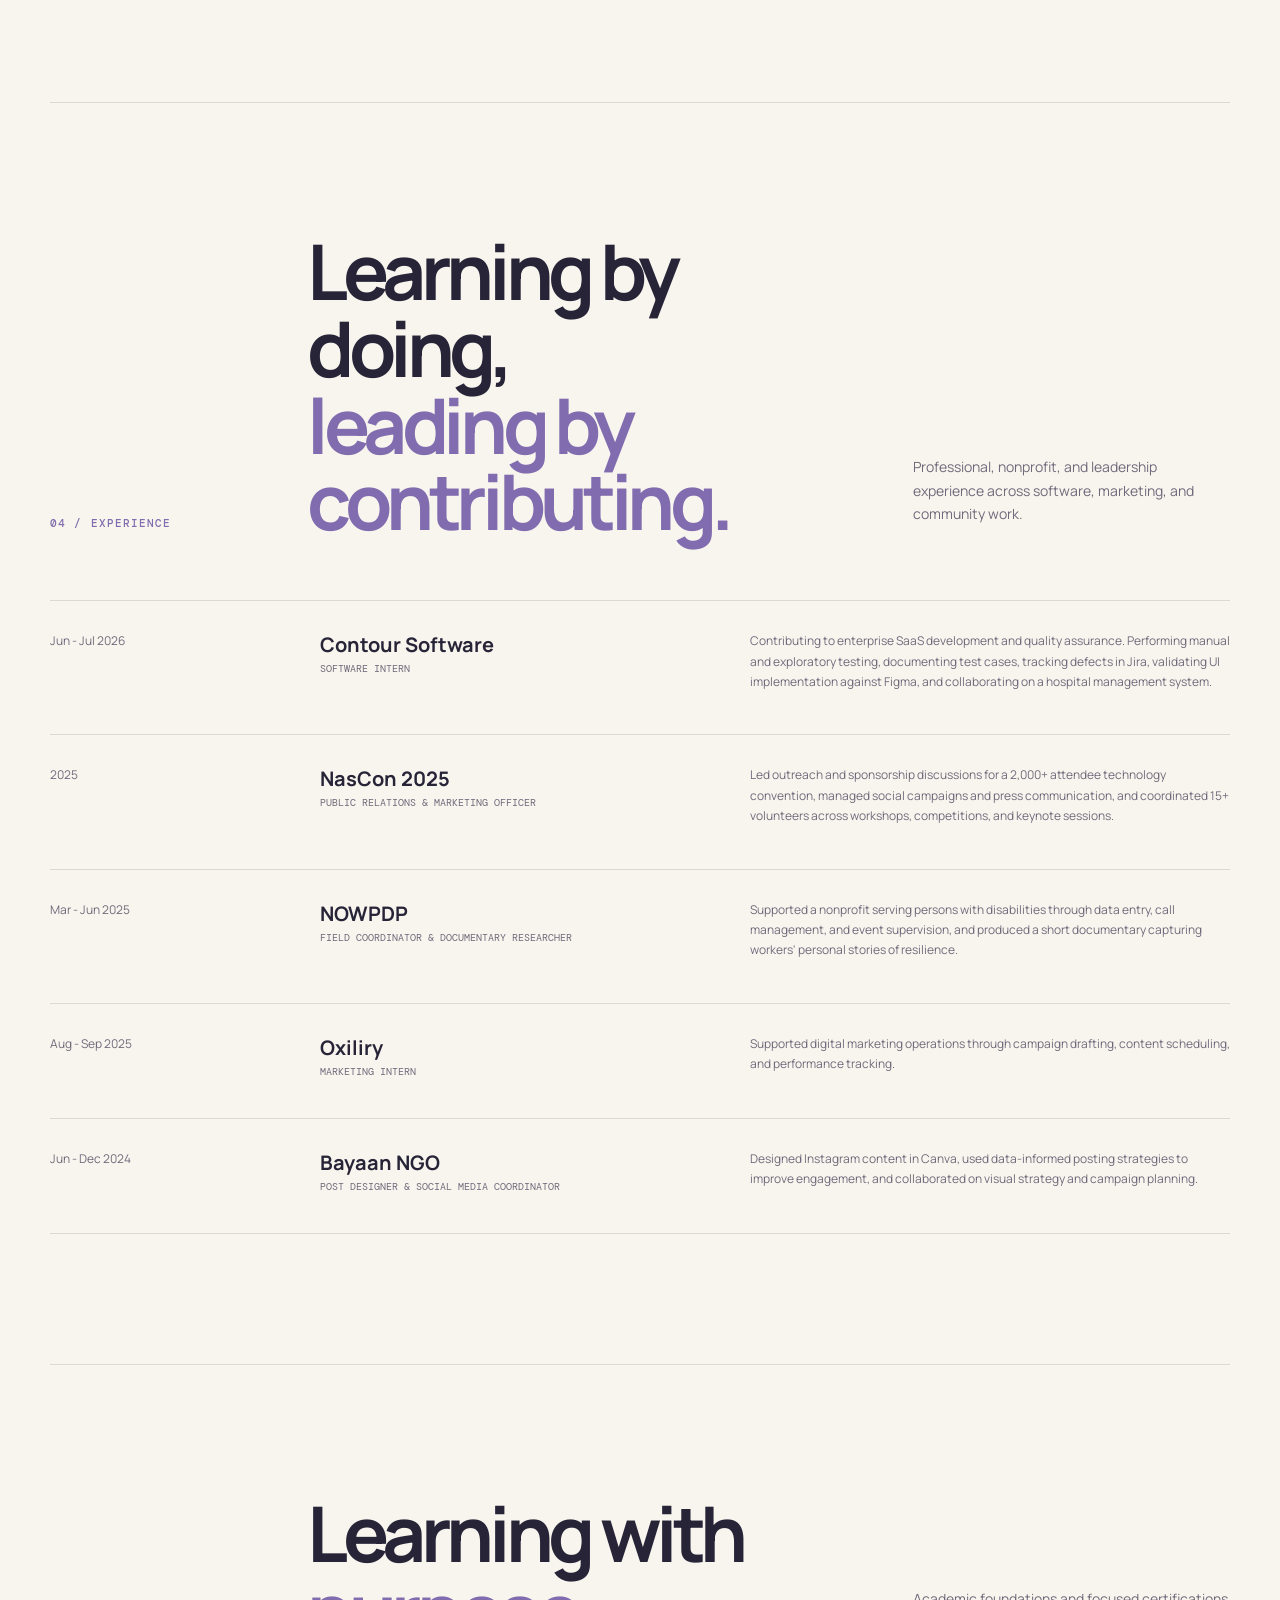
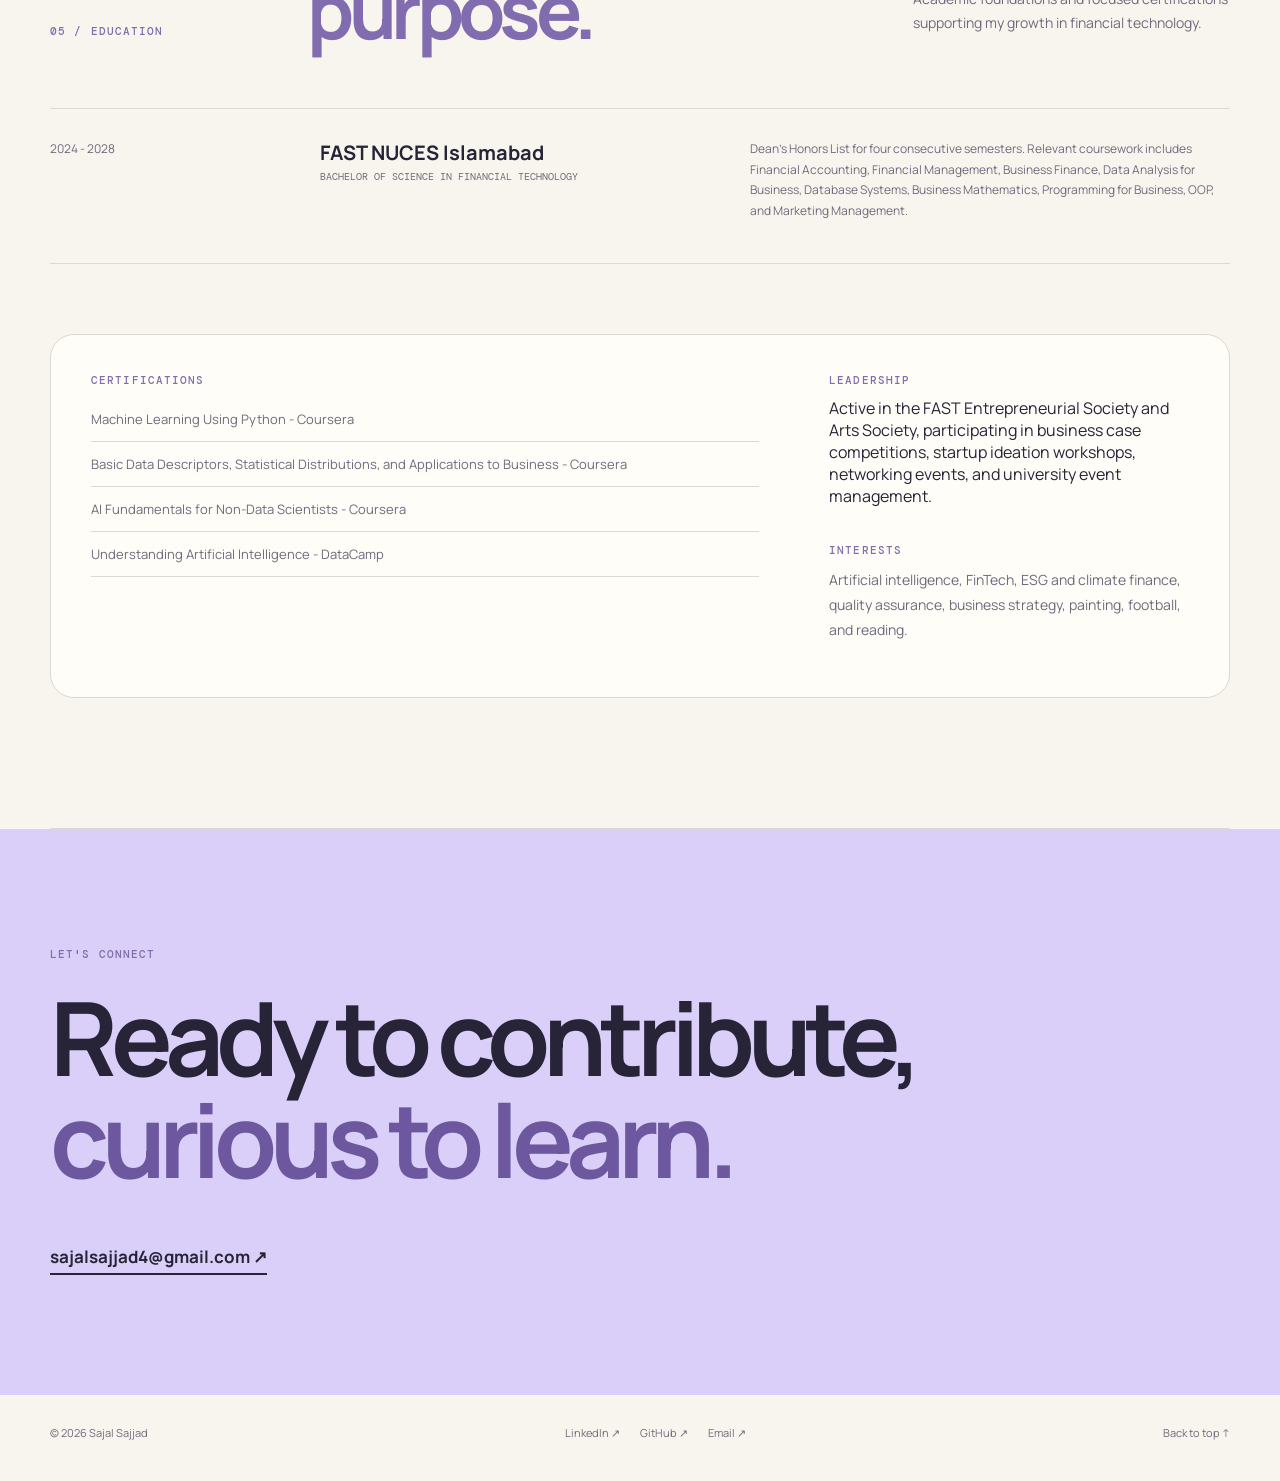
==== commit c6966e08: "Add eyecandy project with image and link" ====
--- a/index.html
+++ b/index.html
@@ -122,6 +122,16 @@
           </div>
         </article>
 
+        <article class="project cream reveal" data-category="software data">
+  <div class="project-top"><span>06</span><span>Flask / Postgres / Vercel</span></div>
+  <img class="project-image" src="images/myeye.png" alt="eyecandy fashion curation platform screenshot">
+  <div>
+    <h3>eyecandy</h3>
+    <p>A fashion curation platform prototype with clothing items, boards/wishlists, a closet tracker, orders, likes, and comments. Migrated from MySQL to Postgres on Supabase, rebuilt authentication with proper password hashing, and deployed via Vercel.</p>
+    <a href="https://eyecandy-murex.vercel.app/" target="_blank" rel="noreferrer">View project &nearr;</a>
+  </div>
+</article>
+
       </div>
     </section>
 
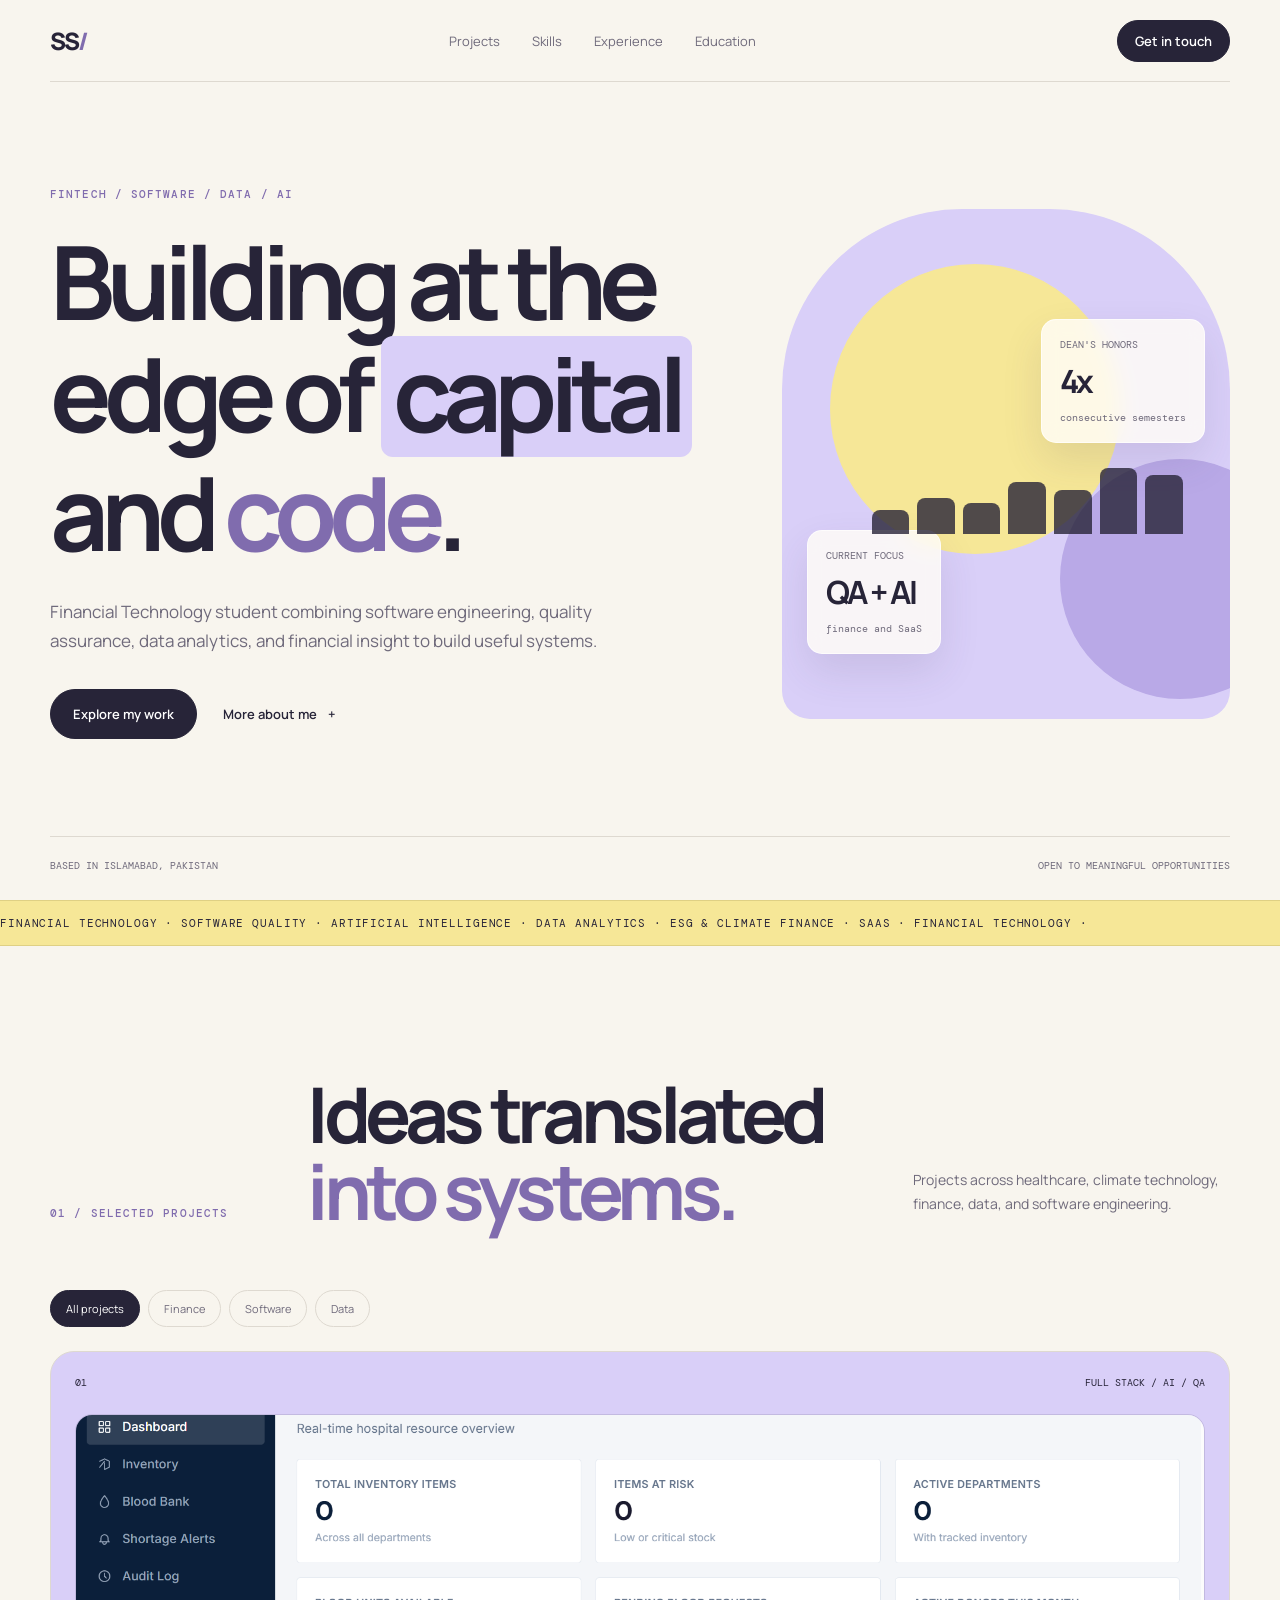
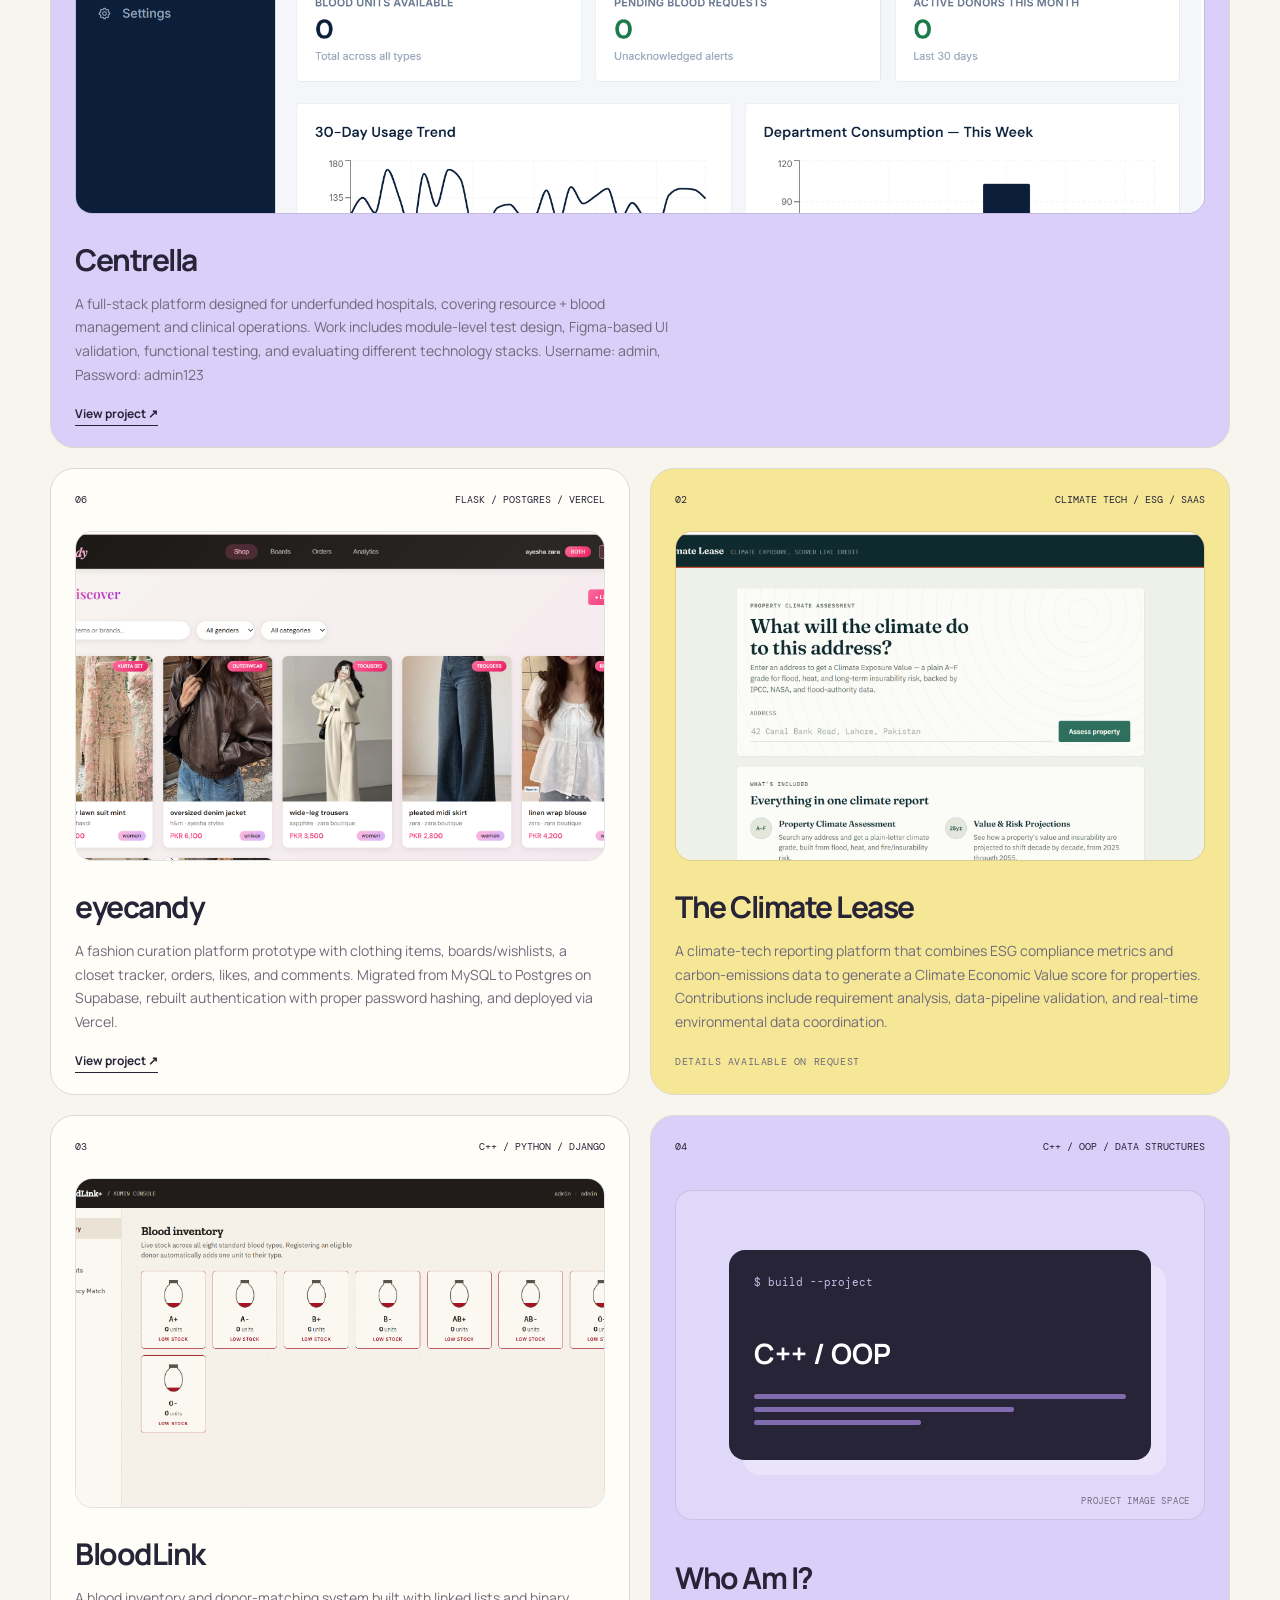
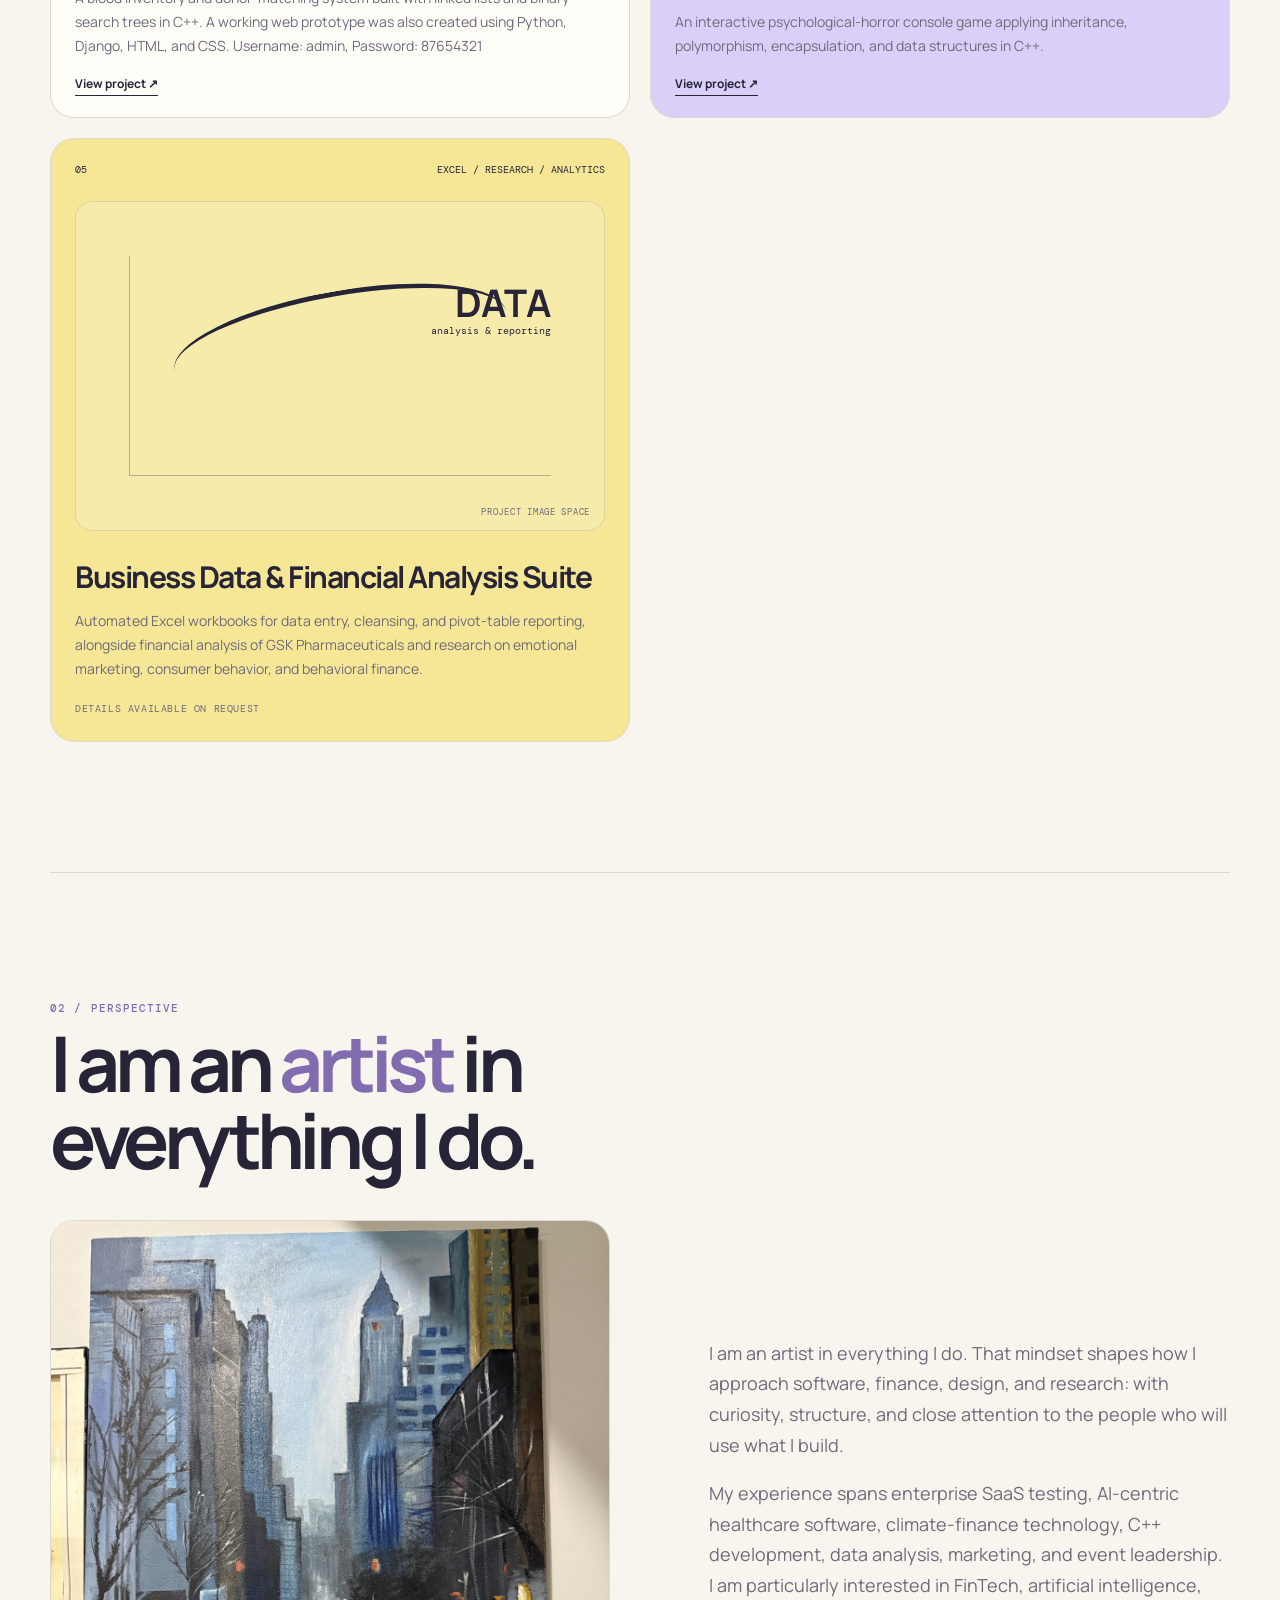
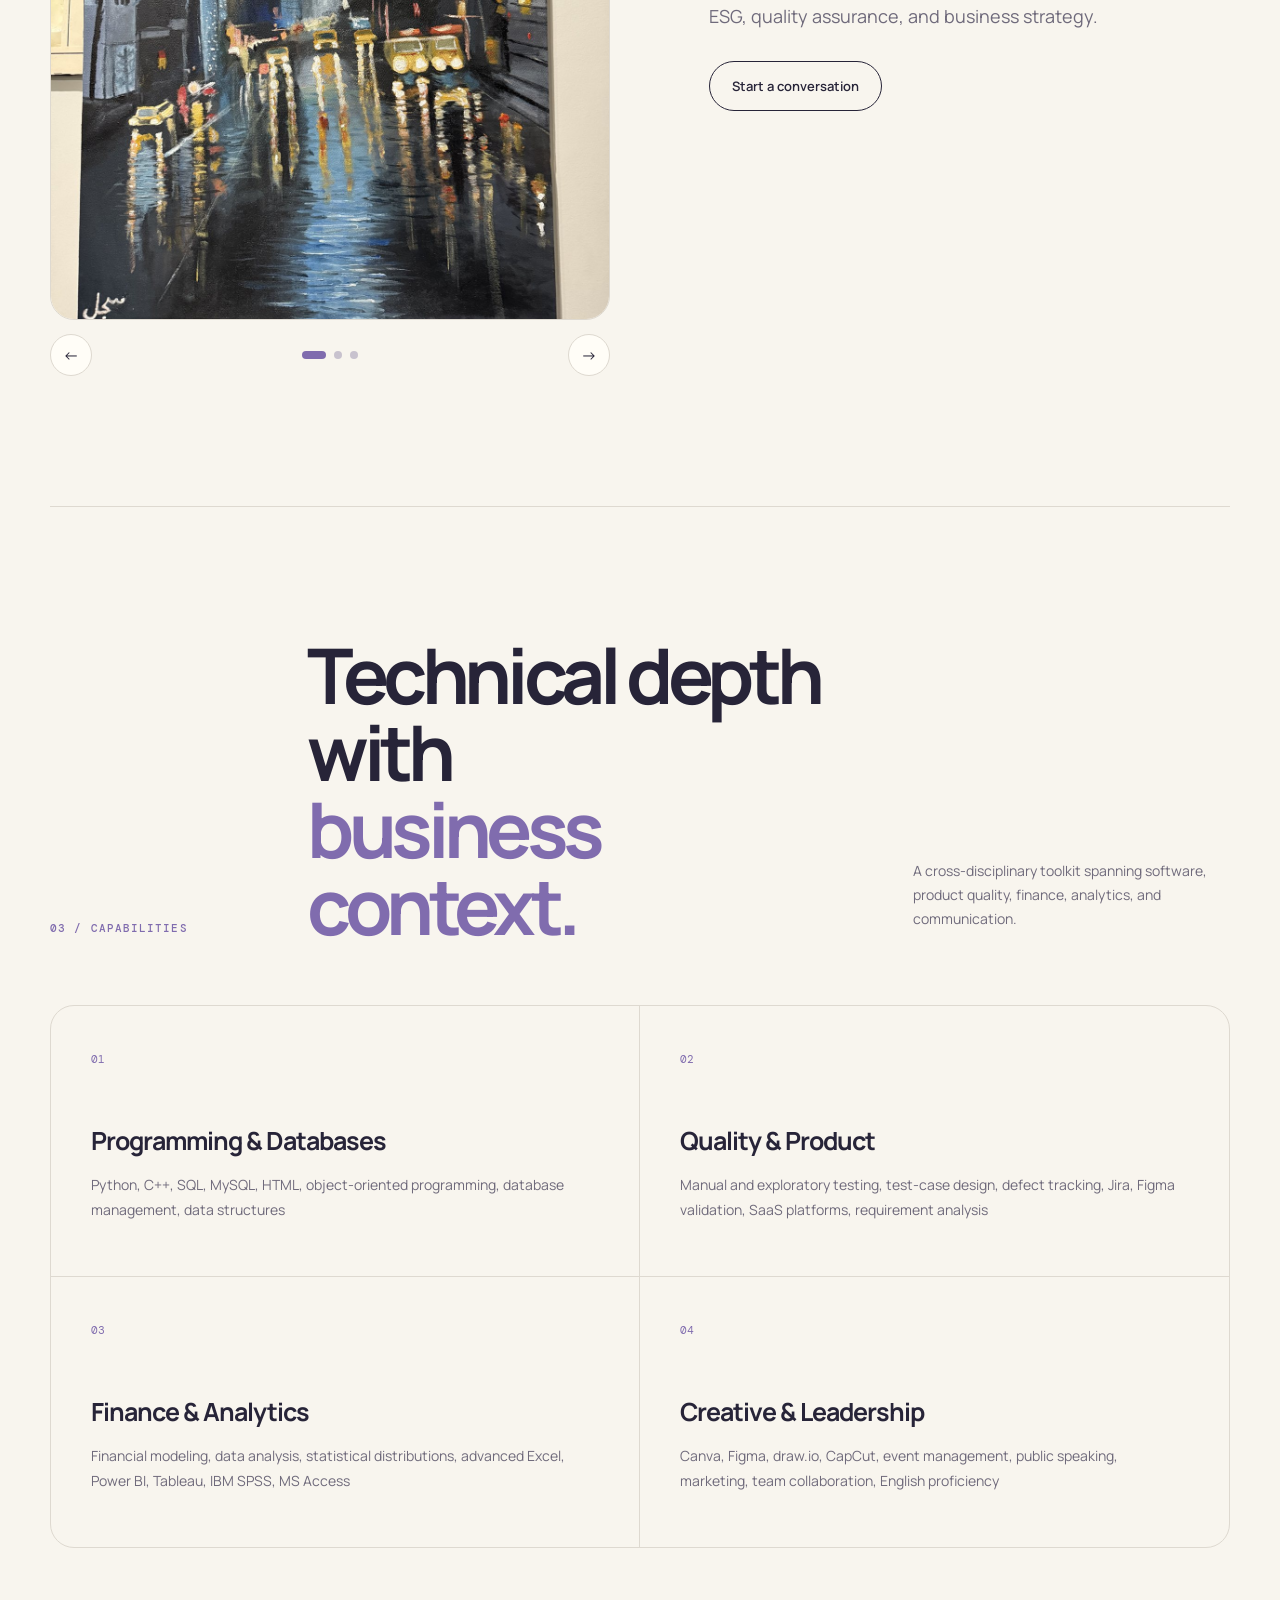
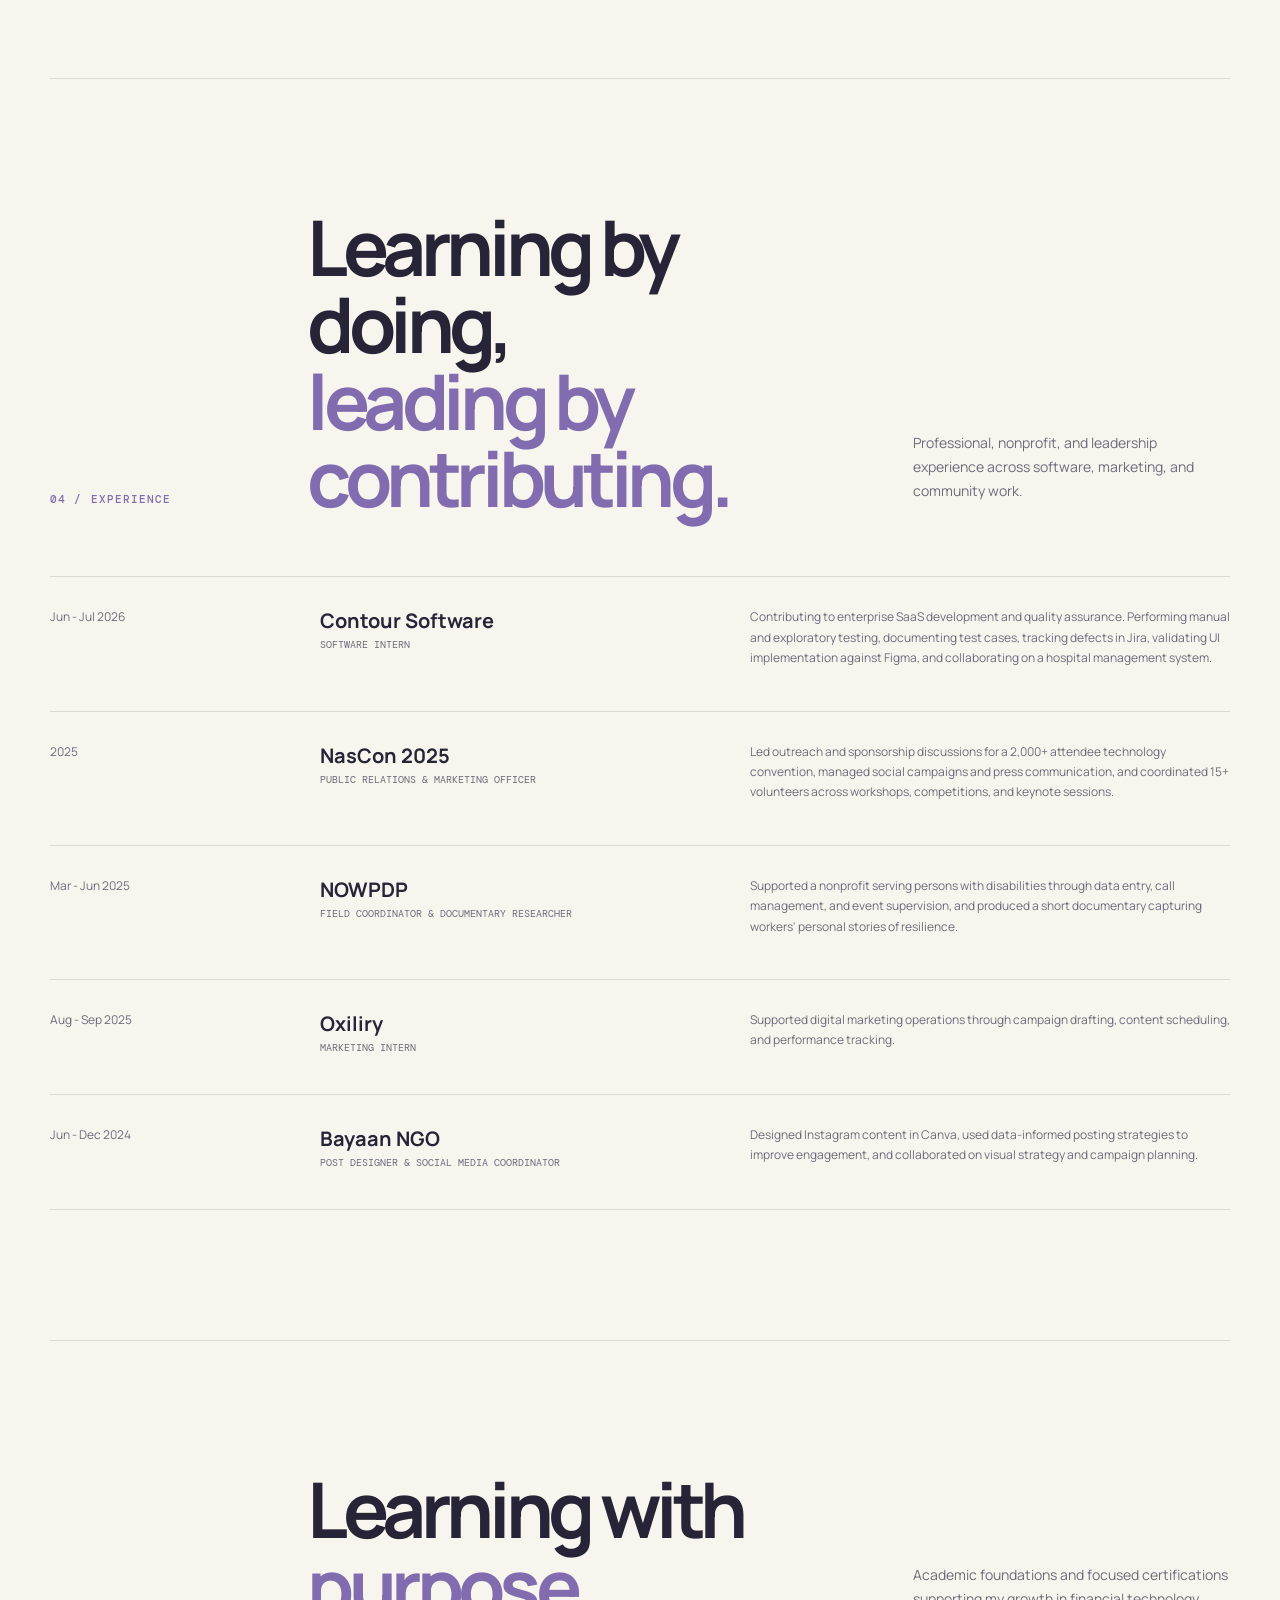
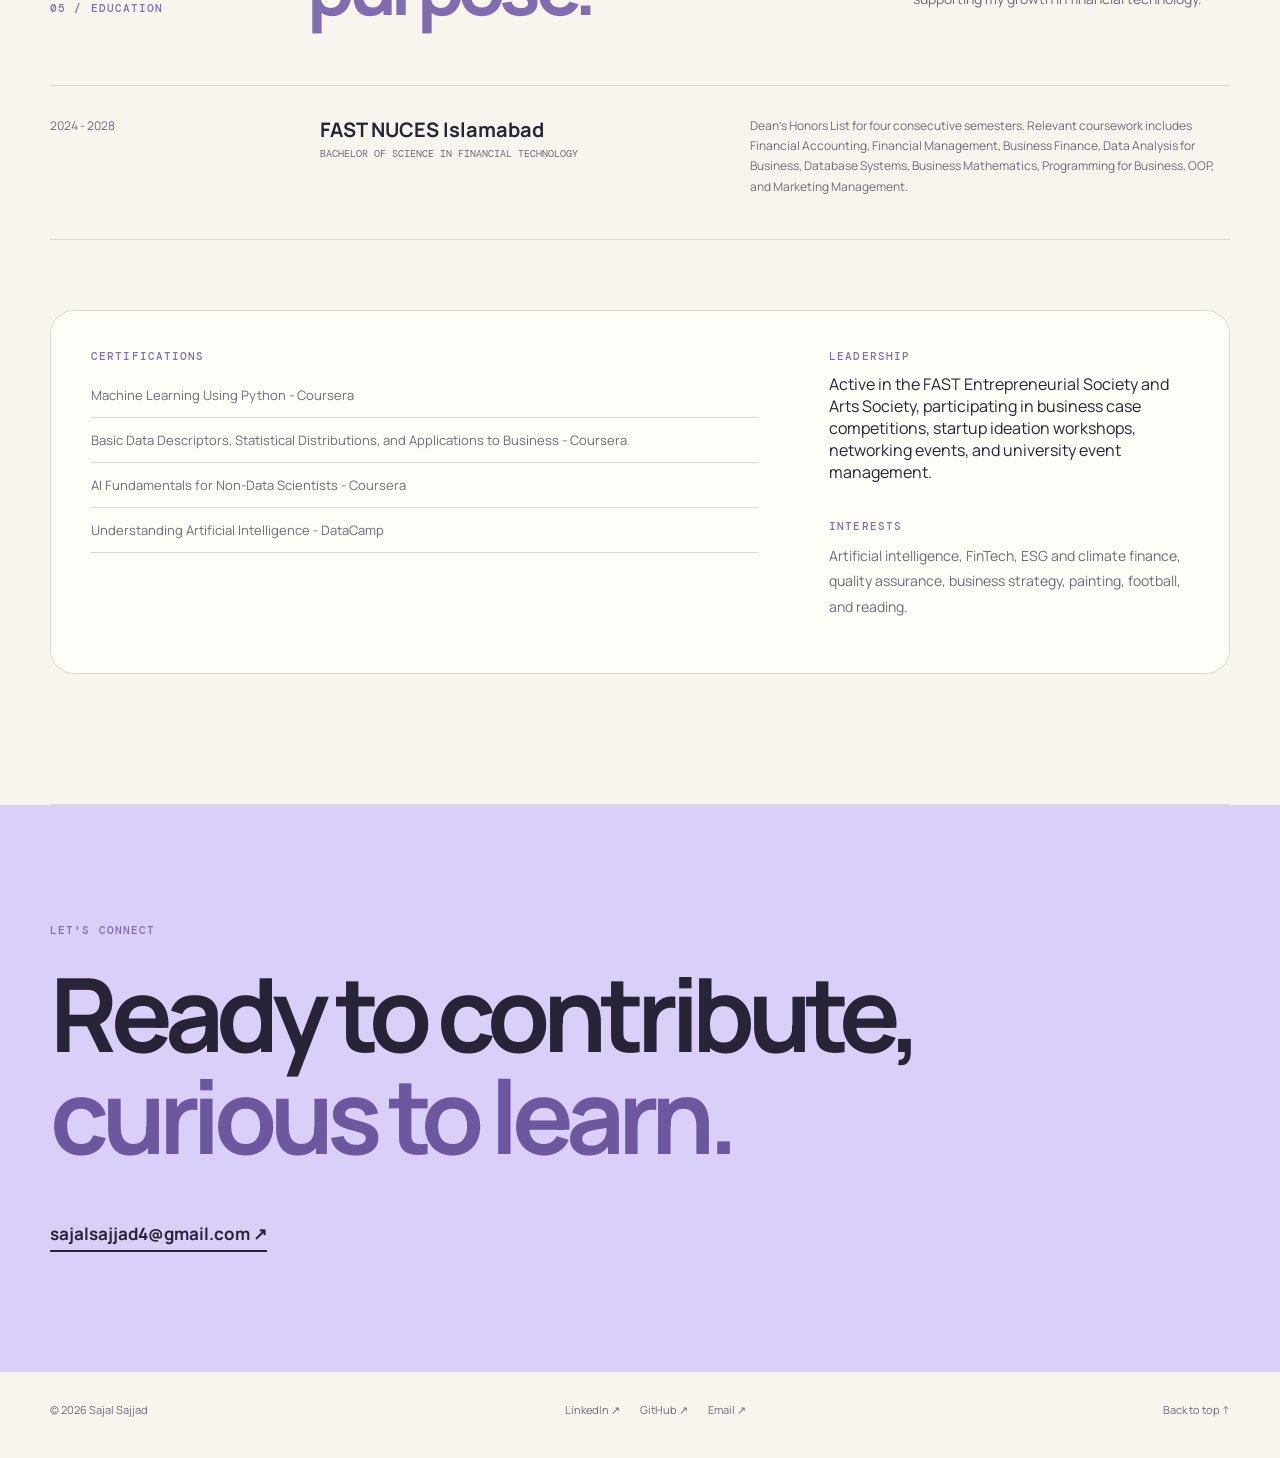
==== commit 585bbcf9: "Add eyecandy project with image and link" ====
--- a/index.html
+++ b/index.html
@@ -76,52 +76,6 @@
           </div>
         </article>
 
-        <article class="project yellow reveal" data-category="finance data software">
-          <div class="project-top"><span>02</span><span>Climate Tech / ESG / SaaS</span></div>
-          <img class="project-image" src="images/climaaa.png" alt="The Climate Lease platform screenshot">
-          <div>
-            <h3>The Climate Lease</h3>
-            <p>A climate-tech reporting platform that combines ESG compliance metrics and carbon-emissions data to generate a Climate Economic Value score for properties. Contributions include requirement analysis, data-pipeline validation, and real-time environmental data coordination.</p>
-            <span class="project-note">Details available on request</span>
-          </div>
-        </article>
-
-        <article class="project cream reveal" data-category="software data">
-          <div class="project-top"><span>03</span><span>C++ / Python / Django</span></div>
-          <img class="project-image" src="images/bloodimg.png" alt="BloodLink donor-matching system screenshot">
-          <div>
-            <h3>BloodLink</h3>
-            <p>A blood inventory and donor-matching system built with linked lists and binary search trees in C++. A working web prototype was also created using Python, Django, HTML, and CSS. Username: admin, Password: 87654321</p>
-            <a href="https://frolicking-kringle-b5af3c.netlify.app" target="_blank" rel="noreferrer">View project &nearr;</a>
-          </div>
-        </article>
-
-        <article class="project lavender reveal" data-category="software">
-          <div class="project-top"><span>04</span><span>C++ / OOP / Data Structures</span></div>
-          <div class="project-image-placeholder">
-            <div class="project-graphic terminal"><span>$ build --project</span><b>C++ / OOP</b><i></i><i></i><i></i></div>
-            <small>Project image space</small>
-          </div>
-          <div>
-            <h3>Who Am I?</h3>
-            <p>An interactive psychological-horror console game applying inheritance, polymorphism, encapsulation, and data structures in C++.</p>
-            <a href="https://github.com/codeartist-ss/WHO_AM_I" target="_blank" rel="noreferrer">View project &nearr;</a>
-          </div>
-        </article>
-
-        <article class="project yellow reveal" data-category="finance data">
-          <div class="project-top"><span>05</span><span>Excel / Research / Analytics</span></div>
-          <div class="project-image-placeholder">
-            <div class="project-graphic chart"><div class="chart-line"></div><b>DATA</b><small>analysis &amp; reporting</small></div>
-            <small>Project image space</small>
-          </div>
-          <div>
-            <h3>Business Data &amp; Financial Analysis Suite</h3>
-            <p>Automated Excel workbooks for data entry, cleansing, and pivot-table reporting, alongside financial analysis of GSK Pharmaceuticals and research on emotional marketing, consumer behavior, and behavioral finance.</p>
-            <span class="project-note">Details available on request</span>
-          </div>
-        </article>
-
         <article class="project cream reveal" data-category="software data">
   <div class="project-top"><span>06</span><span>Flask / Postgres / Vercel</span></div>
   <img class="project-image" src="images/myeye.png" alt="eyecandy fashion curation platform screenshot">
@@ -132,6 +86,53 @@
   </div>
 </article>
 
+        <article class="project yellow reveal" data-category="finance data software">
+          <div class="project-top"><span>02</span><span>Climate Tech / ESG / SaaS</span></div>
+          <img class="project-image" src="images/climaaa.png" alt="The Climate Lease platform screenshot">
+          <div>
+            <h3>The Climate Lease</h3>
+            <p>A climate-tech reporting platform that combines ESG compliance metrics and carbon-emissions data to generate a Climate Economic Value score for properties. Contributions include requirement analysis, data-pipeline validation, and real-time environmental data coordination.</p>
+            <span class="project-note">Details available on request</span>
+          </div>
+        </article>
+
+        <article class="project cream reveal" data-category="software data">
+          <div class="project-top"><span>03</span><span>C++ / Python / Django</span></div>
+          <img class="project-image" src="images/bloodimg.png" alt="BloodLink donor-matching system screenshot">
+          <div>
+            <h3>BloodLink</h3>
+            <p>A blood inventory and donor-matching system built with linked lists and binary search trees in C++. A working web prototype was also created using Python, Django, HTML, and CSS. Username: admin, Password: 87654321</p>
+            <a href="https://frolicking-kringle-b5af3c.netlify.app" target="_blank" rel="noreferrer">View project &nearr;</a>
+          </div>
+        </article>
+
+        <article class="project lavender reveal" data-category="software">
+          <div class="project-top"><span>04</span><span>C++ / OOP / Data Structures</span></div>
+          <div class="project-image-placeholder">
+            <div class="project-graphic terminal"><span>$ build --project</span><b>C++ / OOP</b><i></i><i></i><i></i></div>
+            <small>Project image space</small>
+          </div>
+          <div>
+            <h3>Who Am I?</h3>
+            <p>An interactive psychological-horror console game applying inheritance, polymorphism, encapsulation, and data structures in C++.</p>
+            <a href="https://github.com/codeartist-ss/WHO_AM_I" target="_blank" rel="noreferrer">View project &nearr;</a>
+          </div>
+        </article>
+
+        <article class="project yellow reveal" data-category="finance data">
+          <div class="project-top"><span>05</span><span>Excel / Research / Analytics</span></div>
+          <div class="project-image-placeholder">
+            <div class="project-graphic chart"><div class="chart-line"></div><b>DATA</b><small>analysis &amp; reporting</small></div>
+            <small>Project image space</small>
+          </div>
+          <div>
+            <h3>Business Data &amp; Financial Analysis Suite</h3>
+            <p>Automated Excel workbooks for data entry, cleansing, and pivot-table reporting, alongside financial analysis of GSK Pharmaceuticals and research on emotional marketing, consumer behavior, and behavioral finance.</p>
+            <span class="project-note">Details available on request</span>
+          </div>
+        </article>
+
+
       </div>
     </section>
 
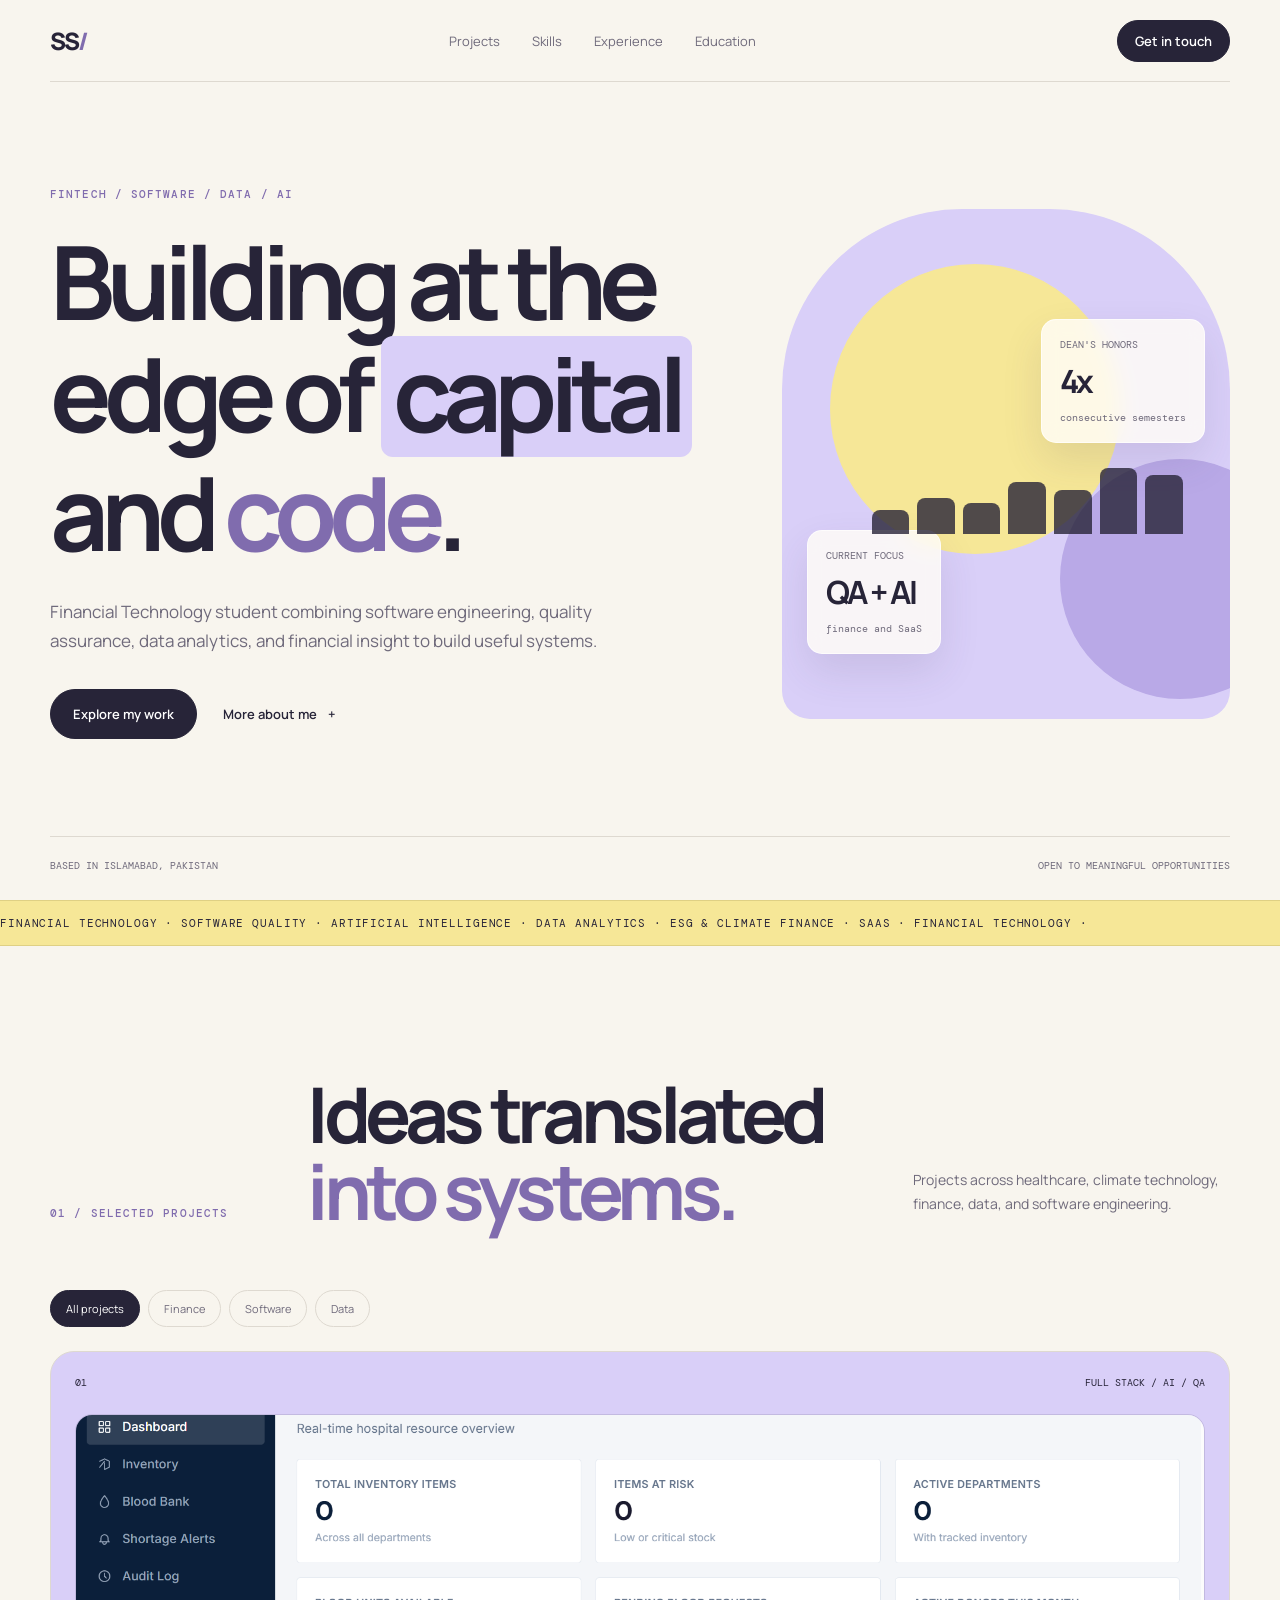
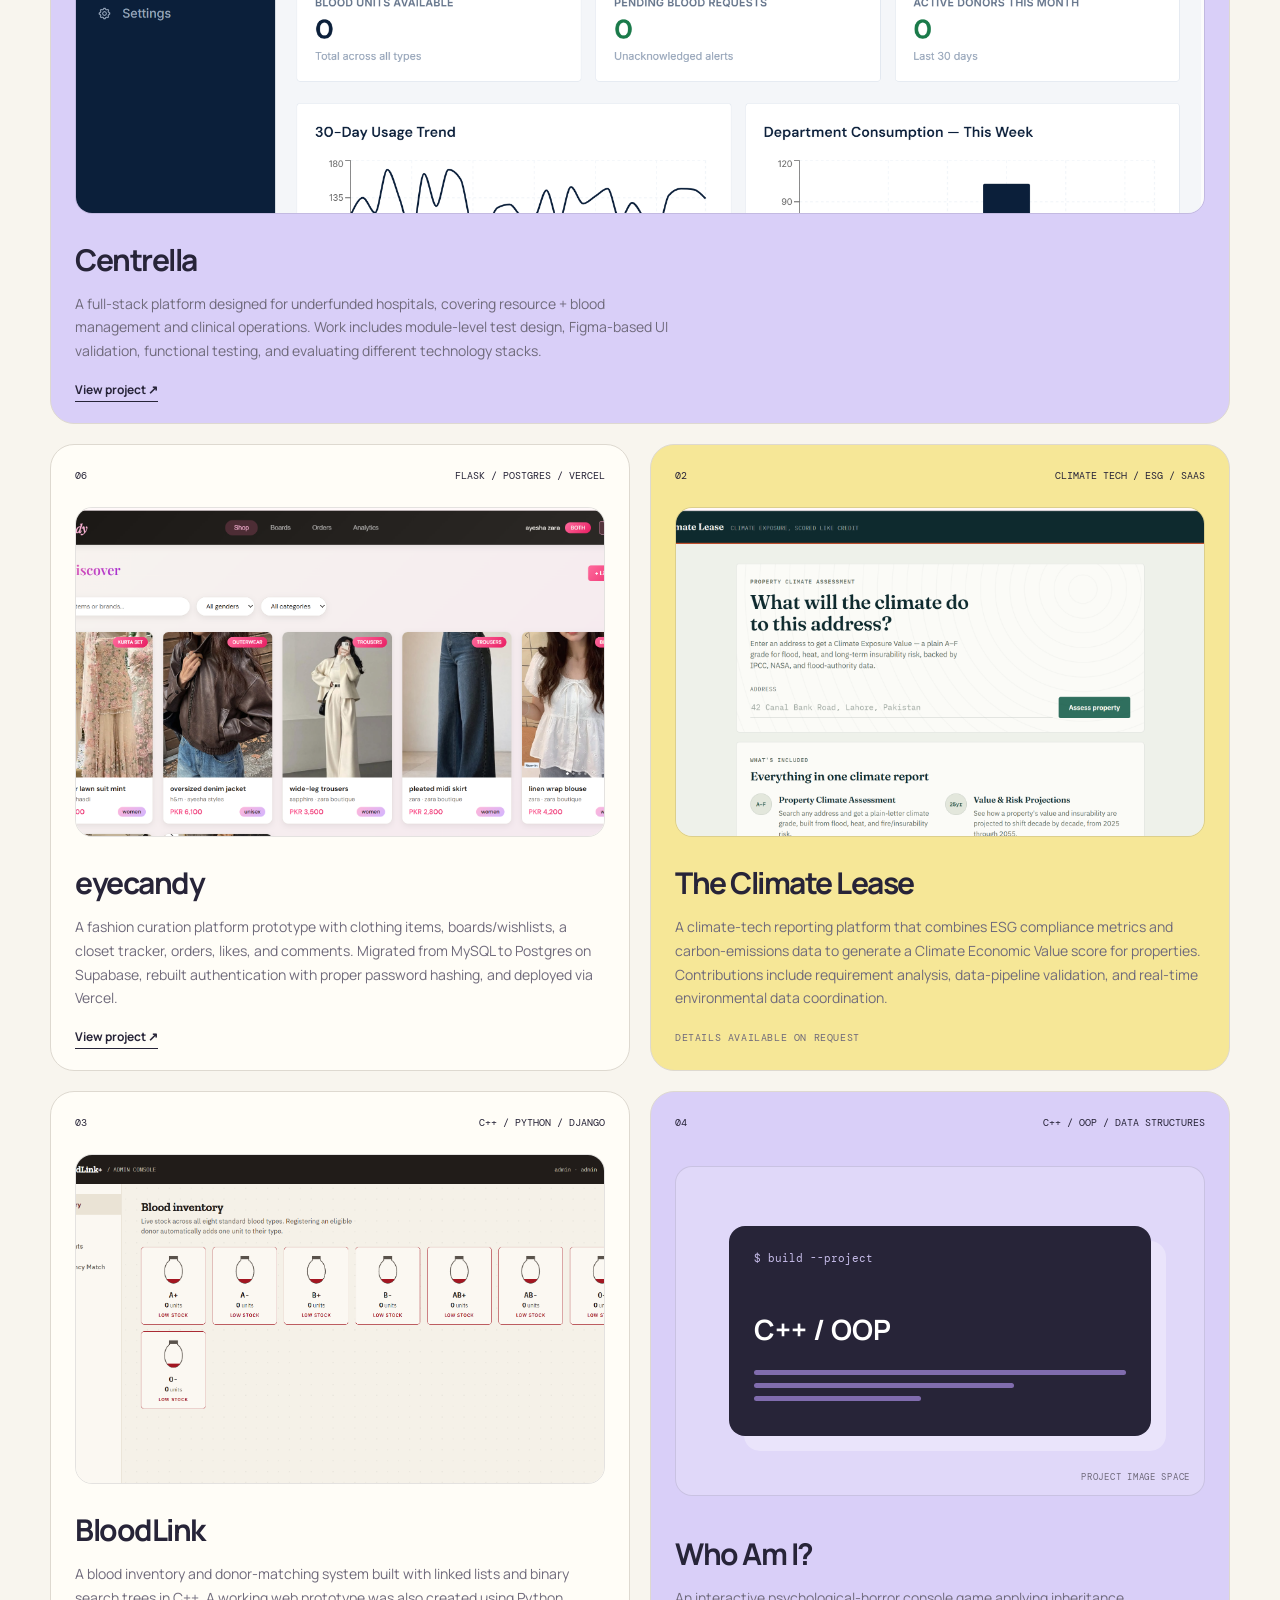
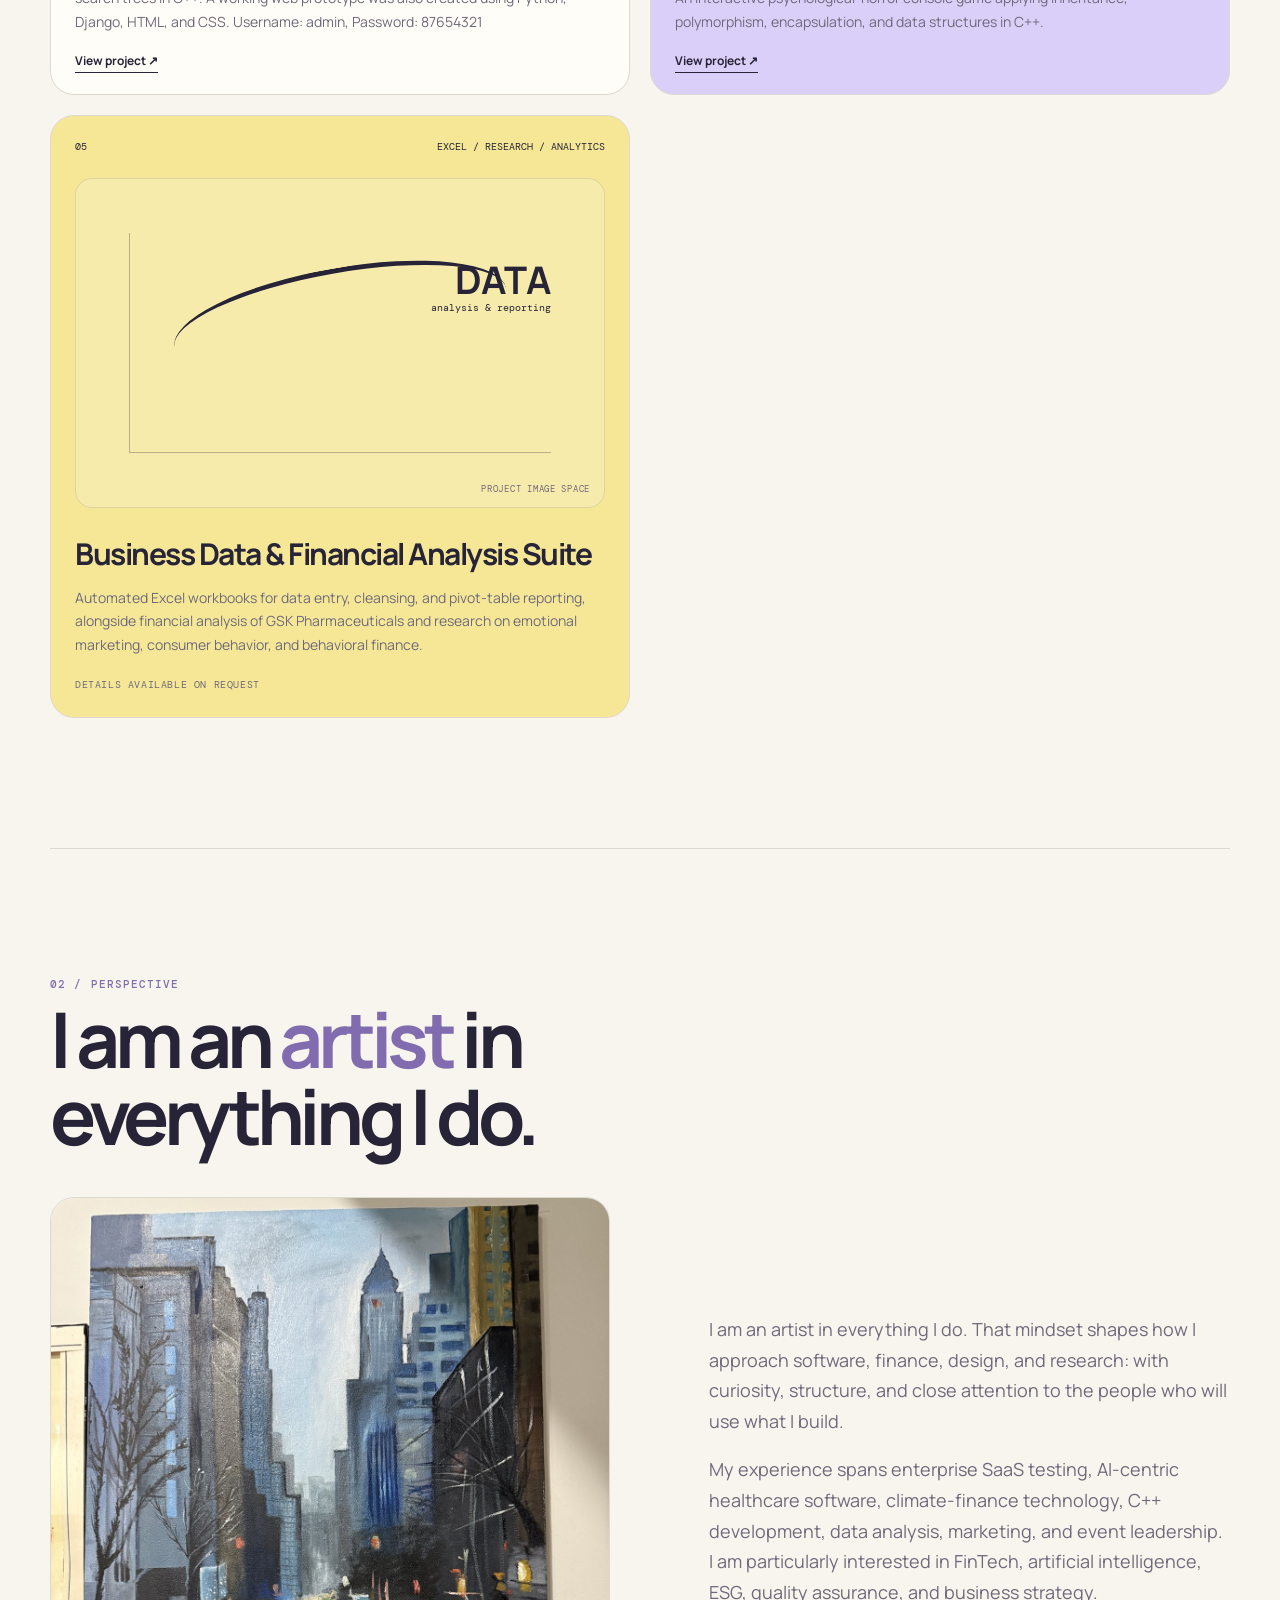
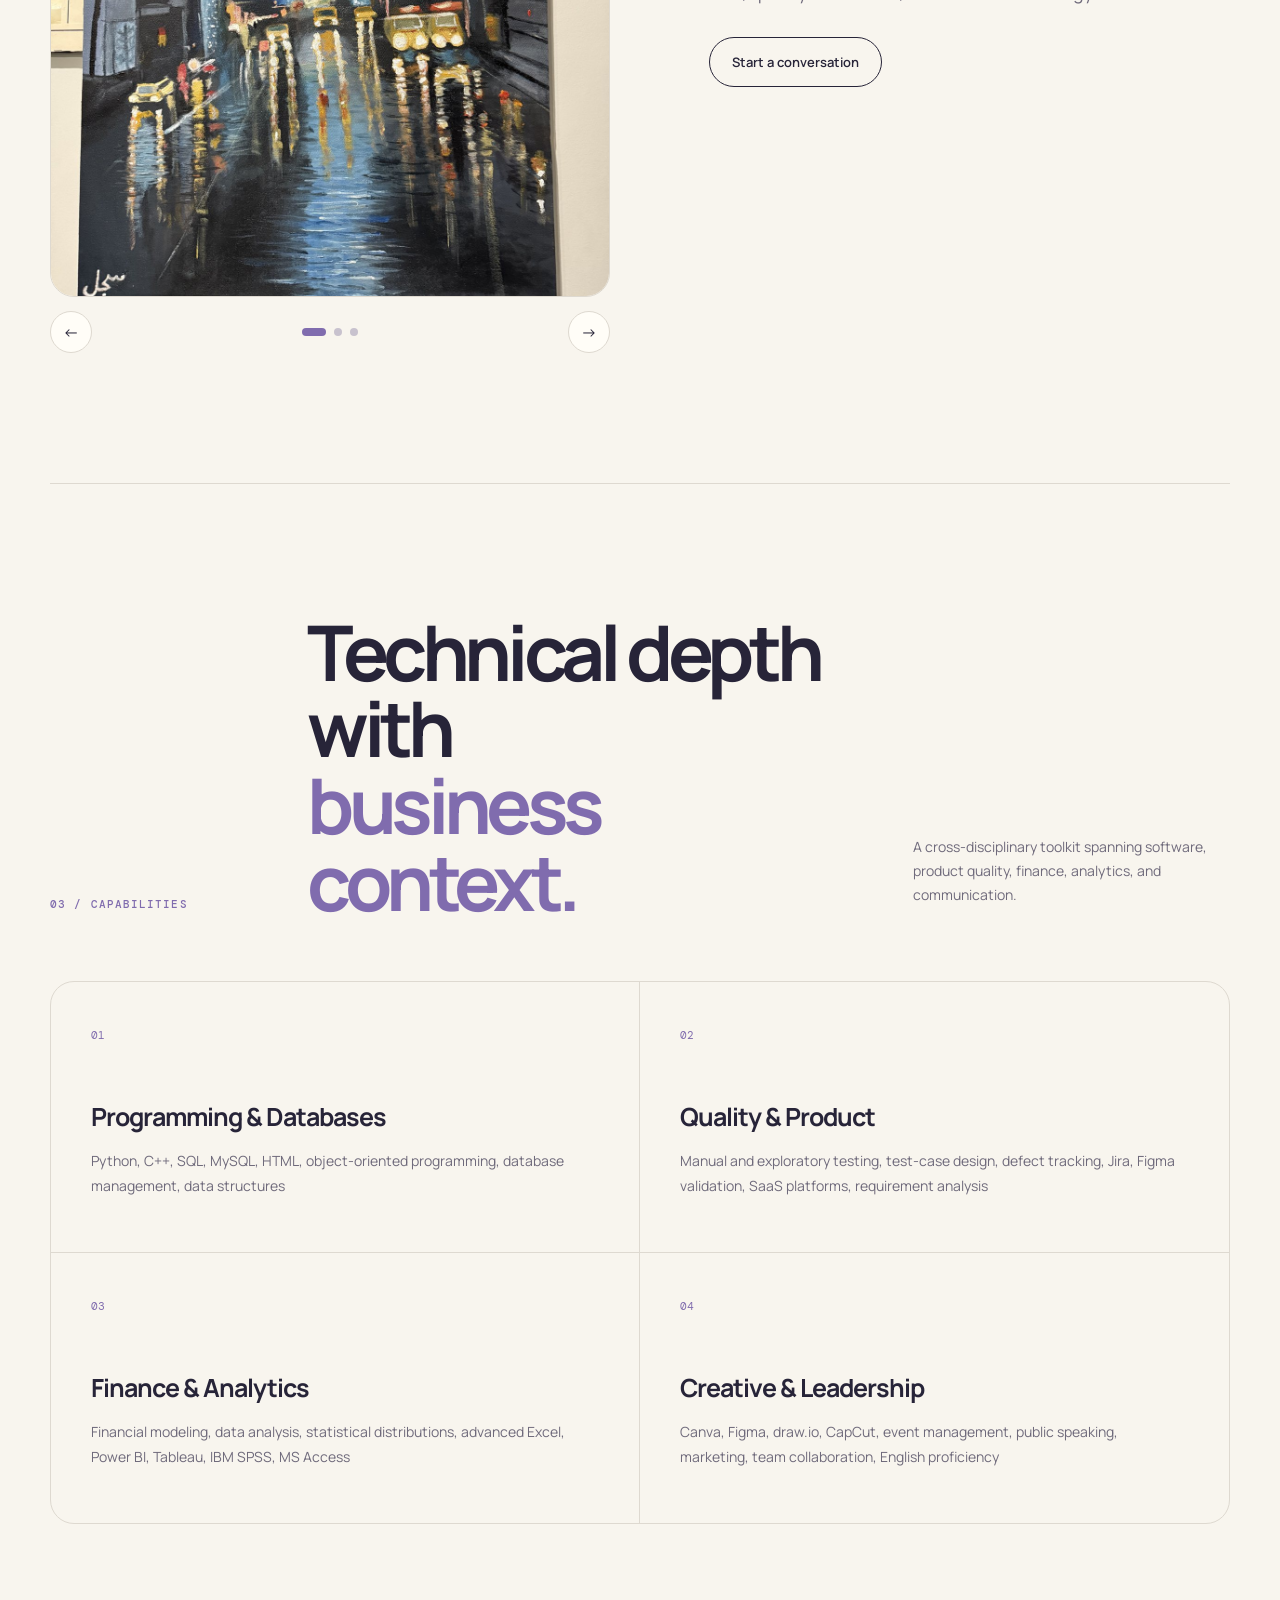
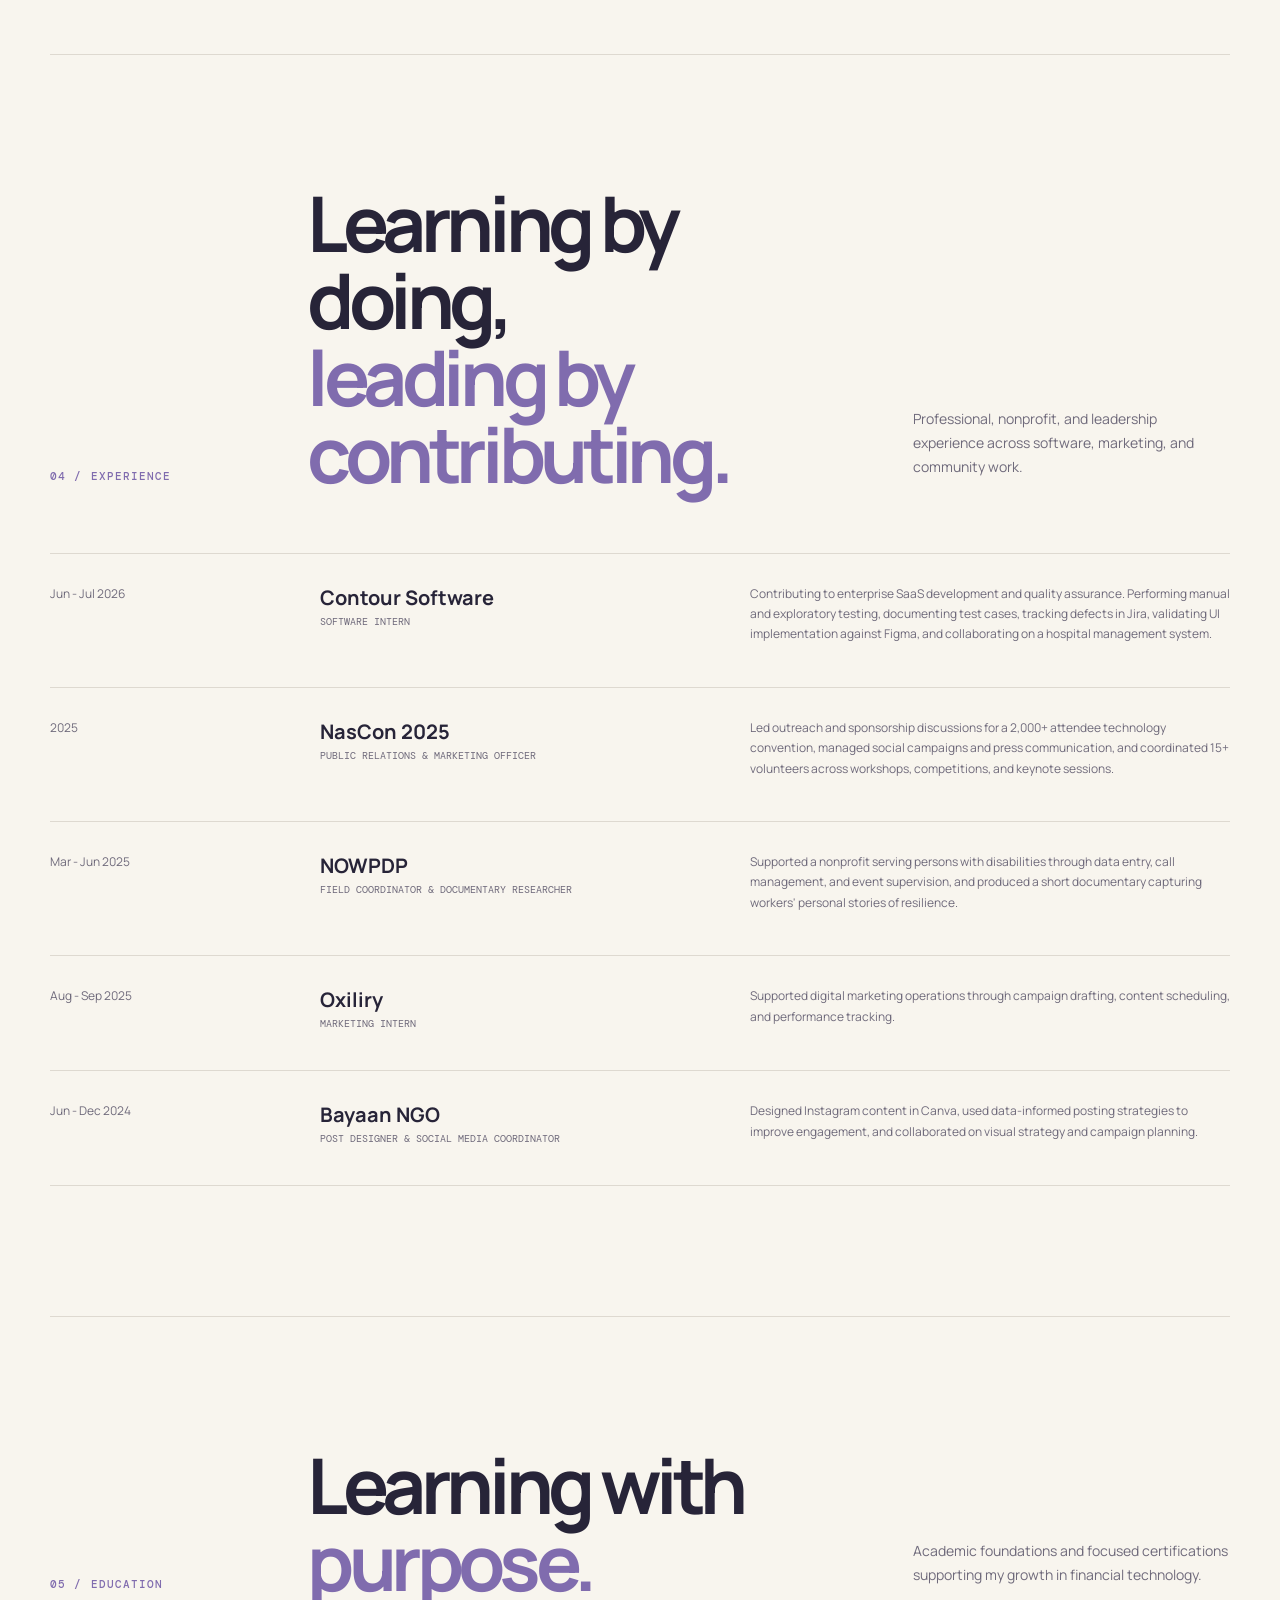
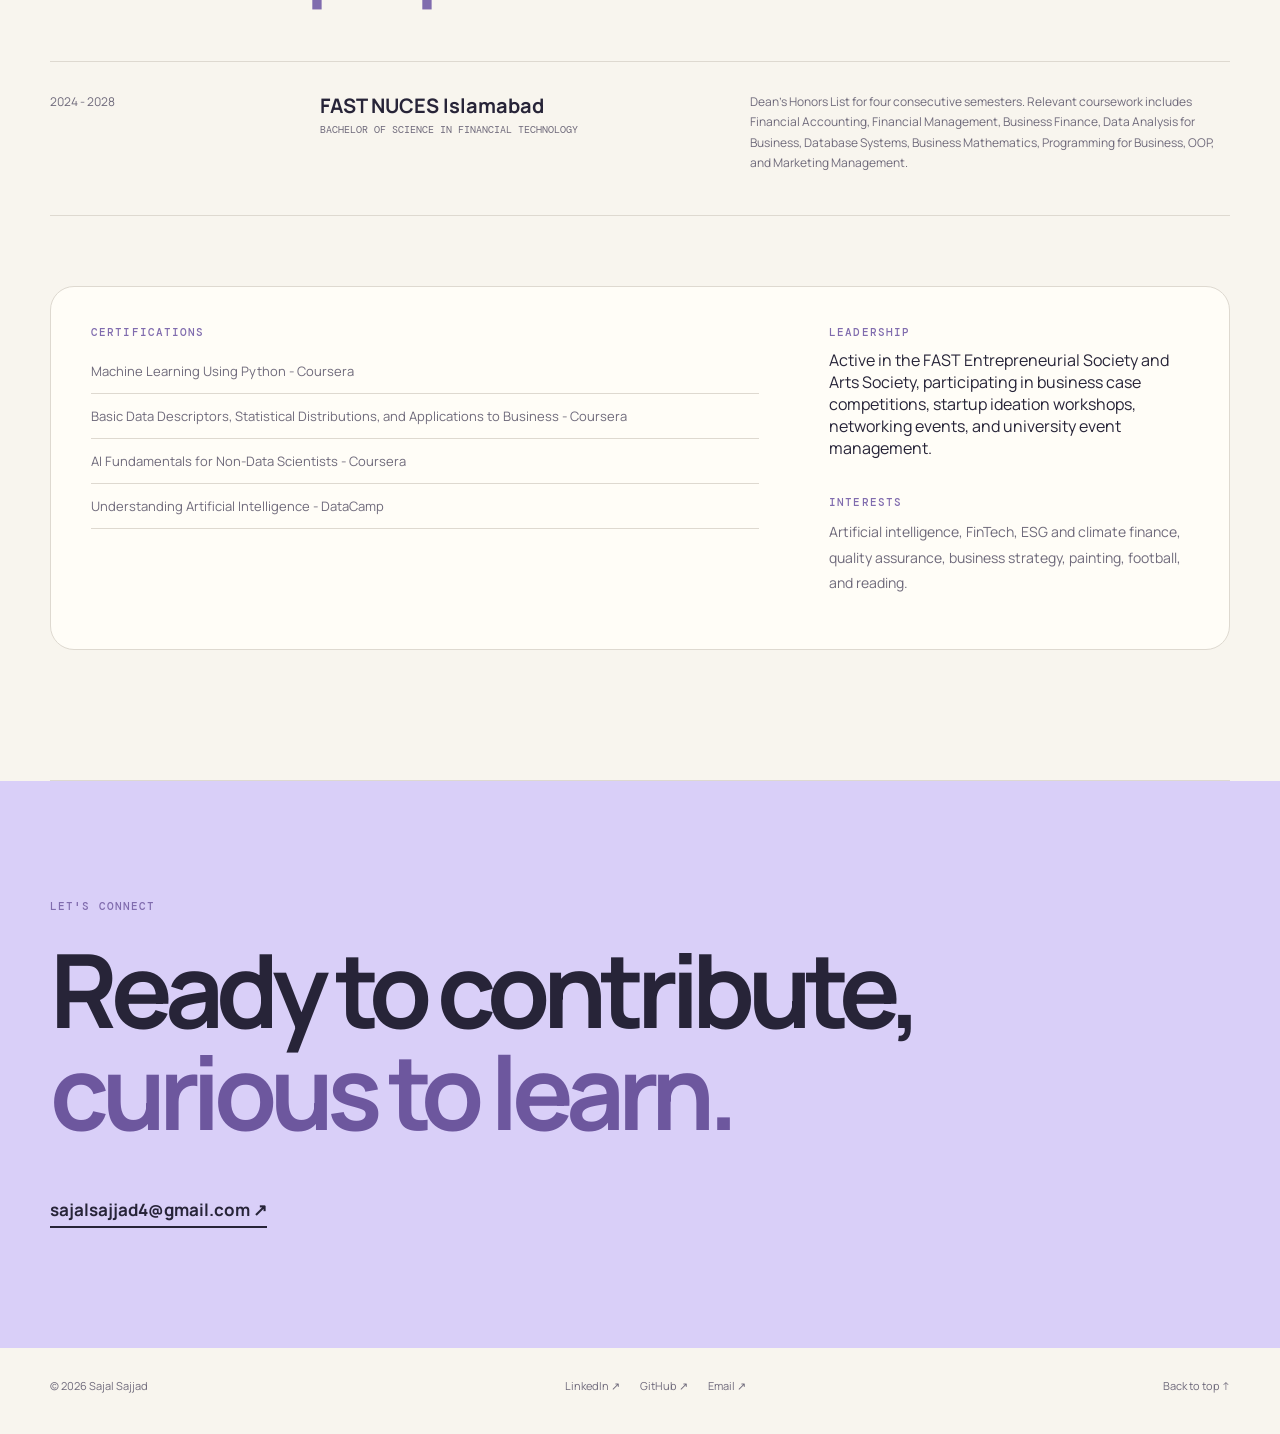
==== commit 368893d6: "edited descriptions" ====
--- a/index.html
+++ b/index.html
@@ -71,7 +71,7 @@
           <img class="project-image" src="images/centrellaimg.png" alt="Centrella hospital management system screenshot">
           <div>
             <h3>Centrella</h3>
-            <p>A full-stack platform designed for underfunded hospitals, covering resource + blood management and clinical operations. Work includes module-level test design, Figma-based UI validation, functional testing, and evaluating different technology stacks. Username: admin, Password: admin123</p>
+            <p>A full-stack platform designed for underfunded hospitals, covering resource + blood management and clinical operations. Work includes module-level test design, Figma-based UI validation, functional testing, and evaluating different technology stacks.</p>
             <a href="https://centrella.vercel.app/" target="_blank" rel="noreferrer">View project &nearr;</a>
           </div>
         </article>
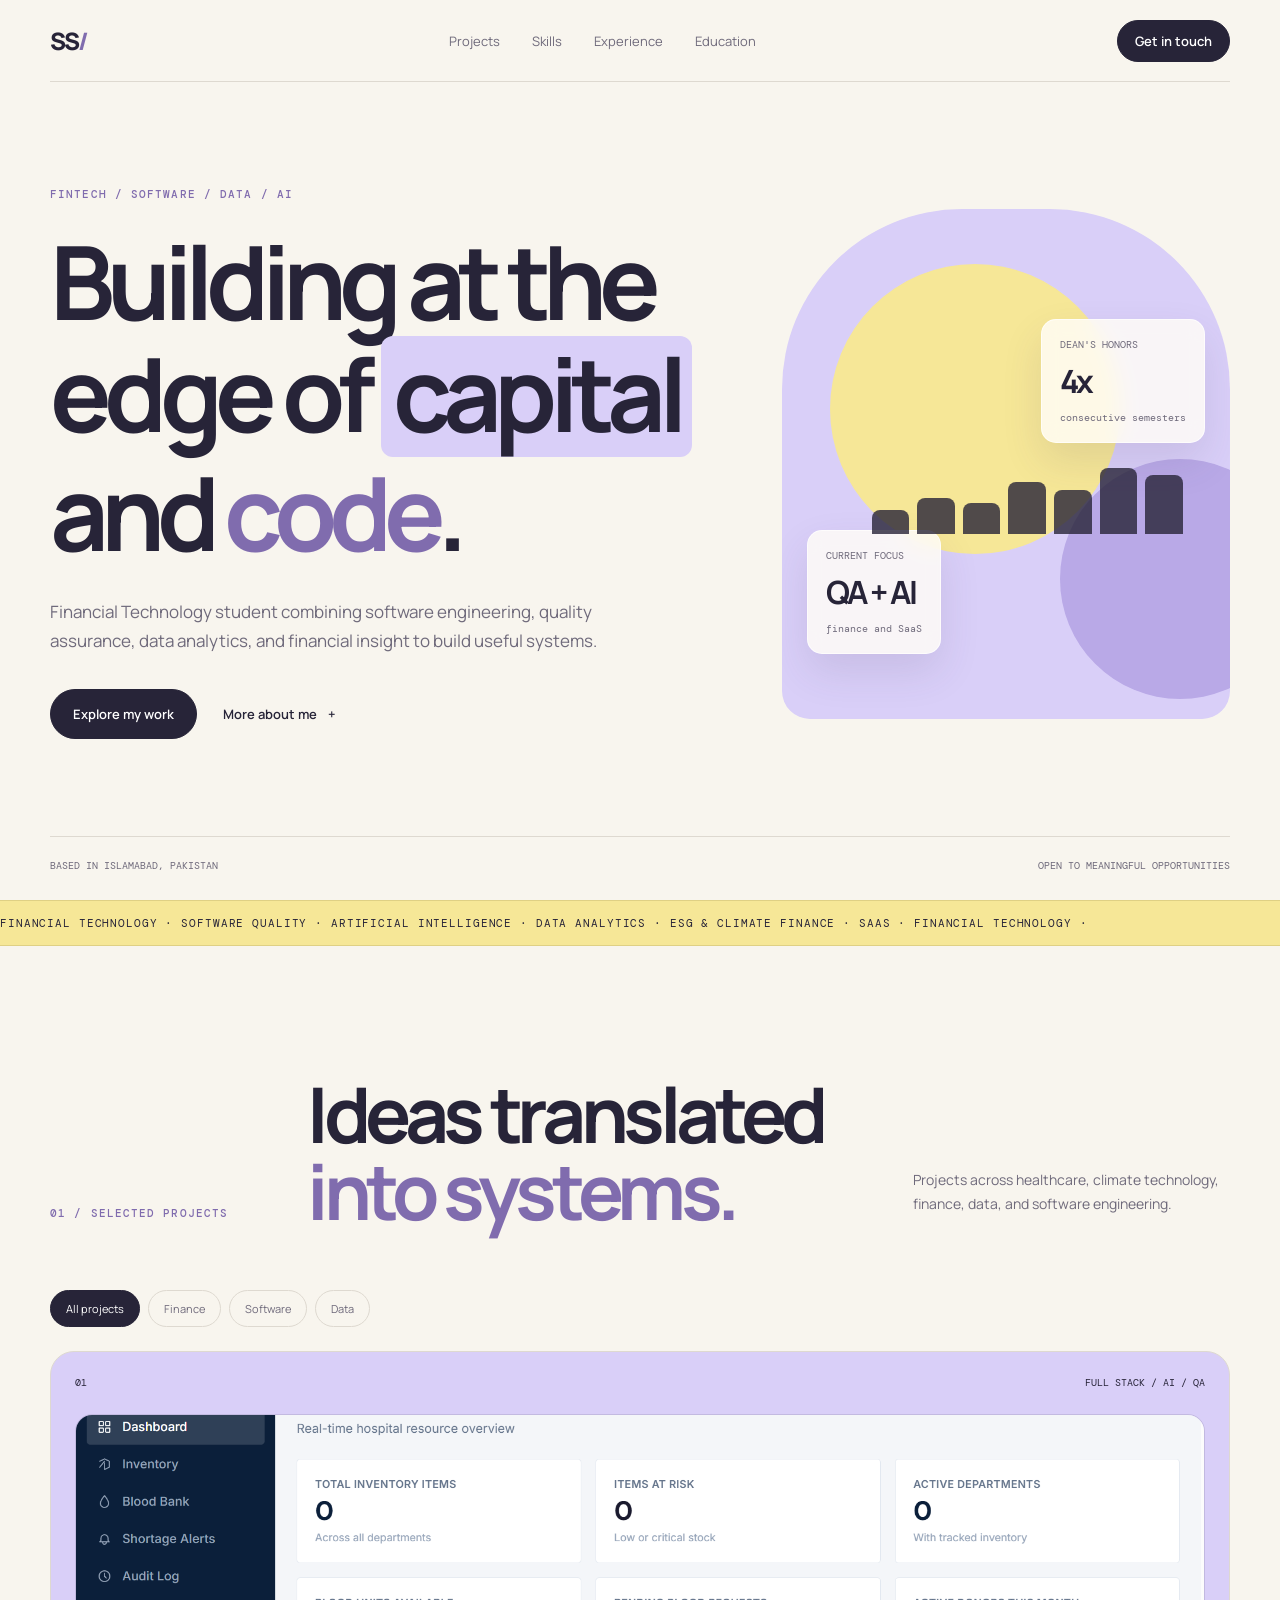
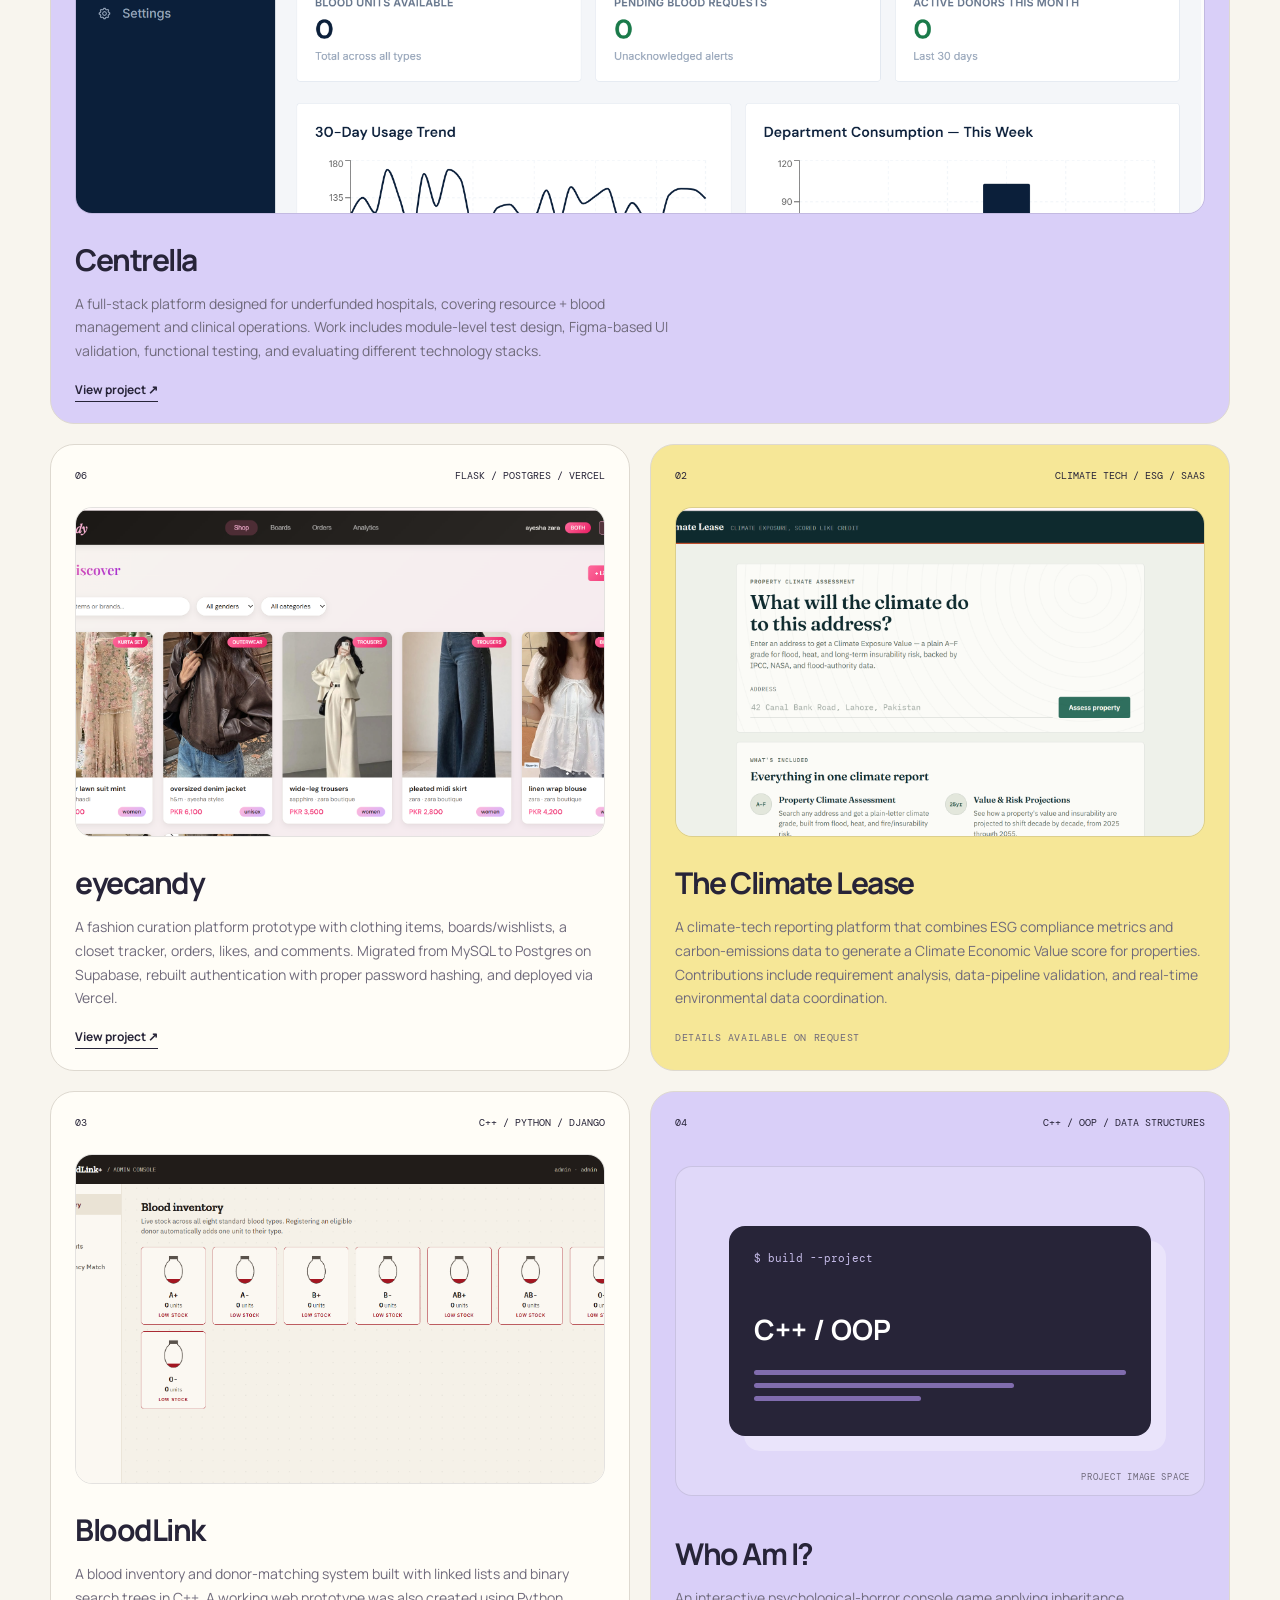
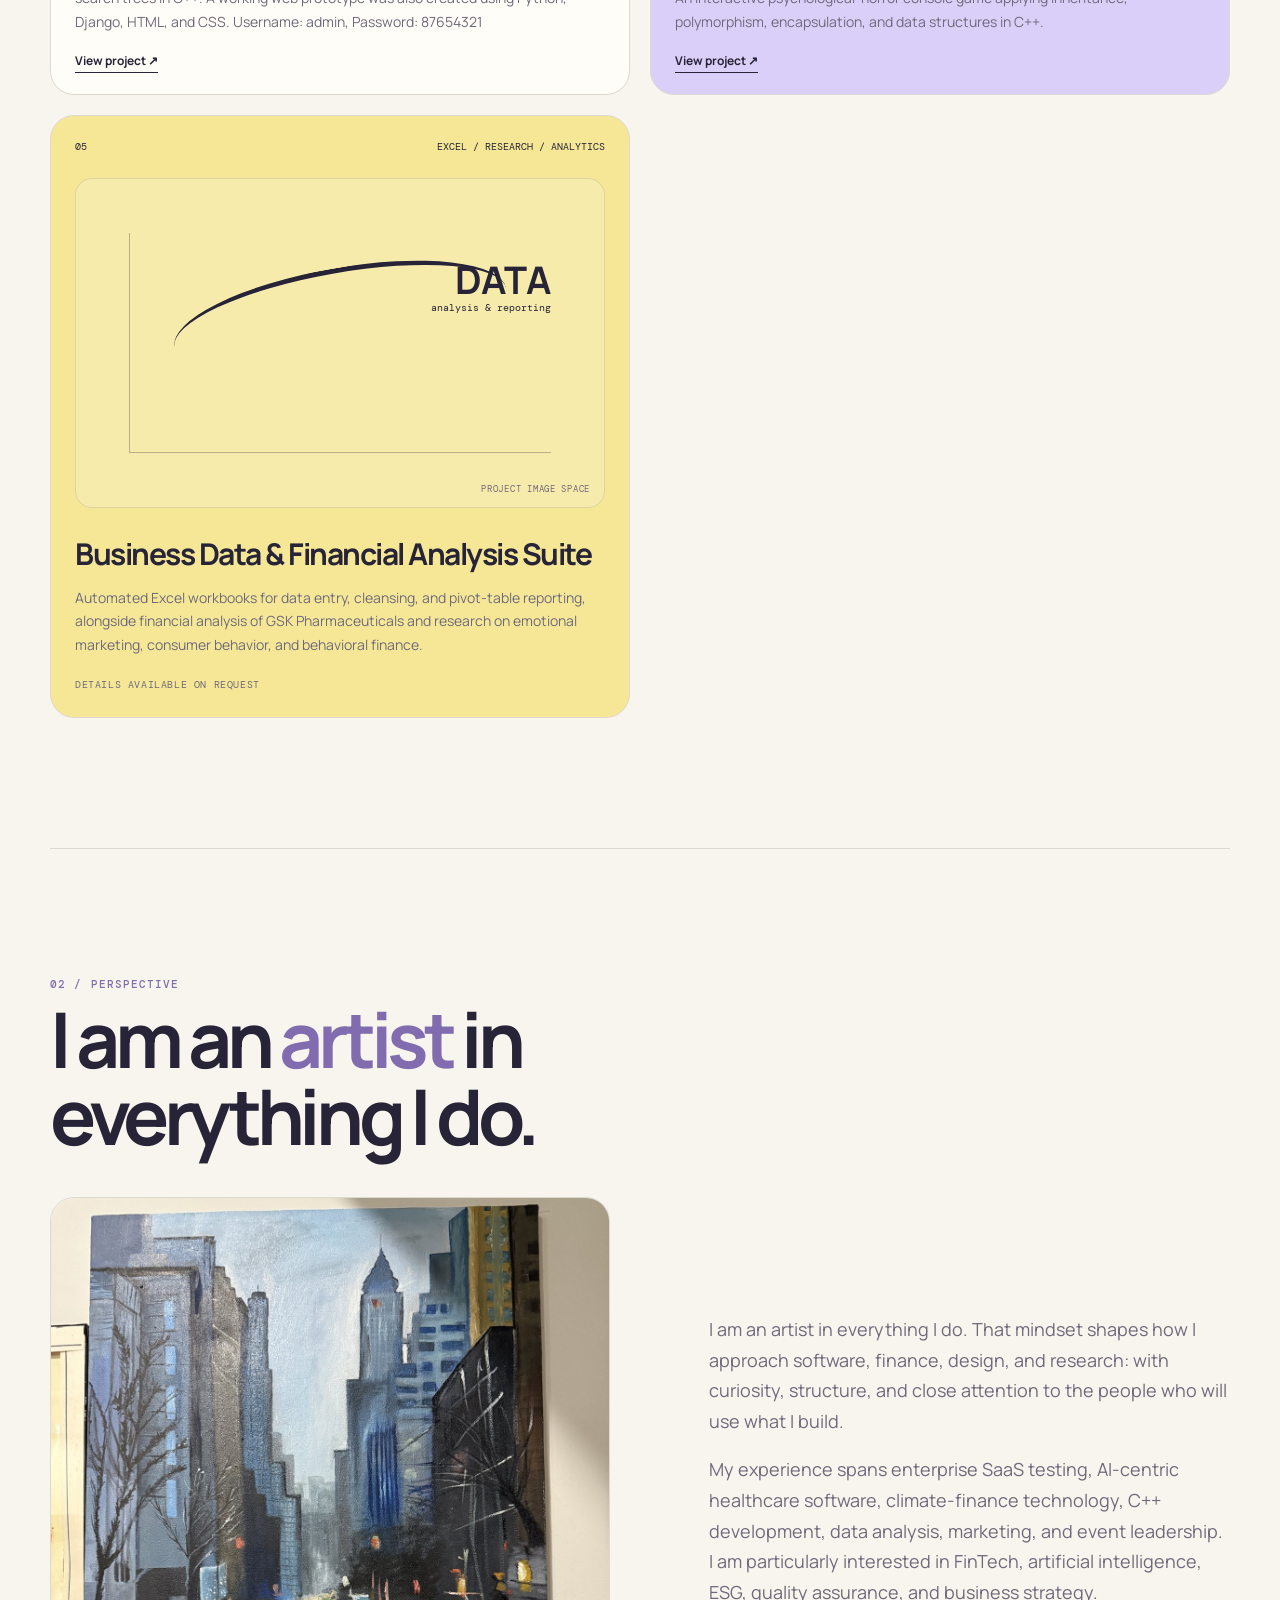
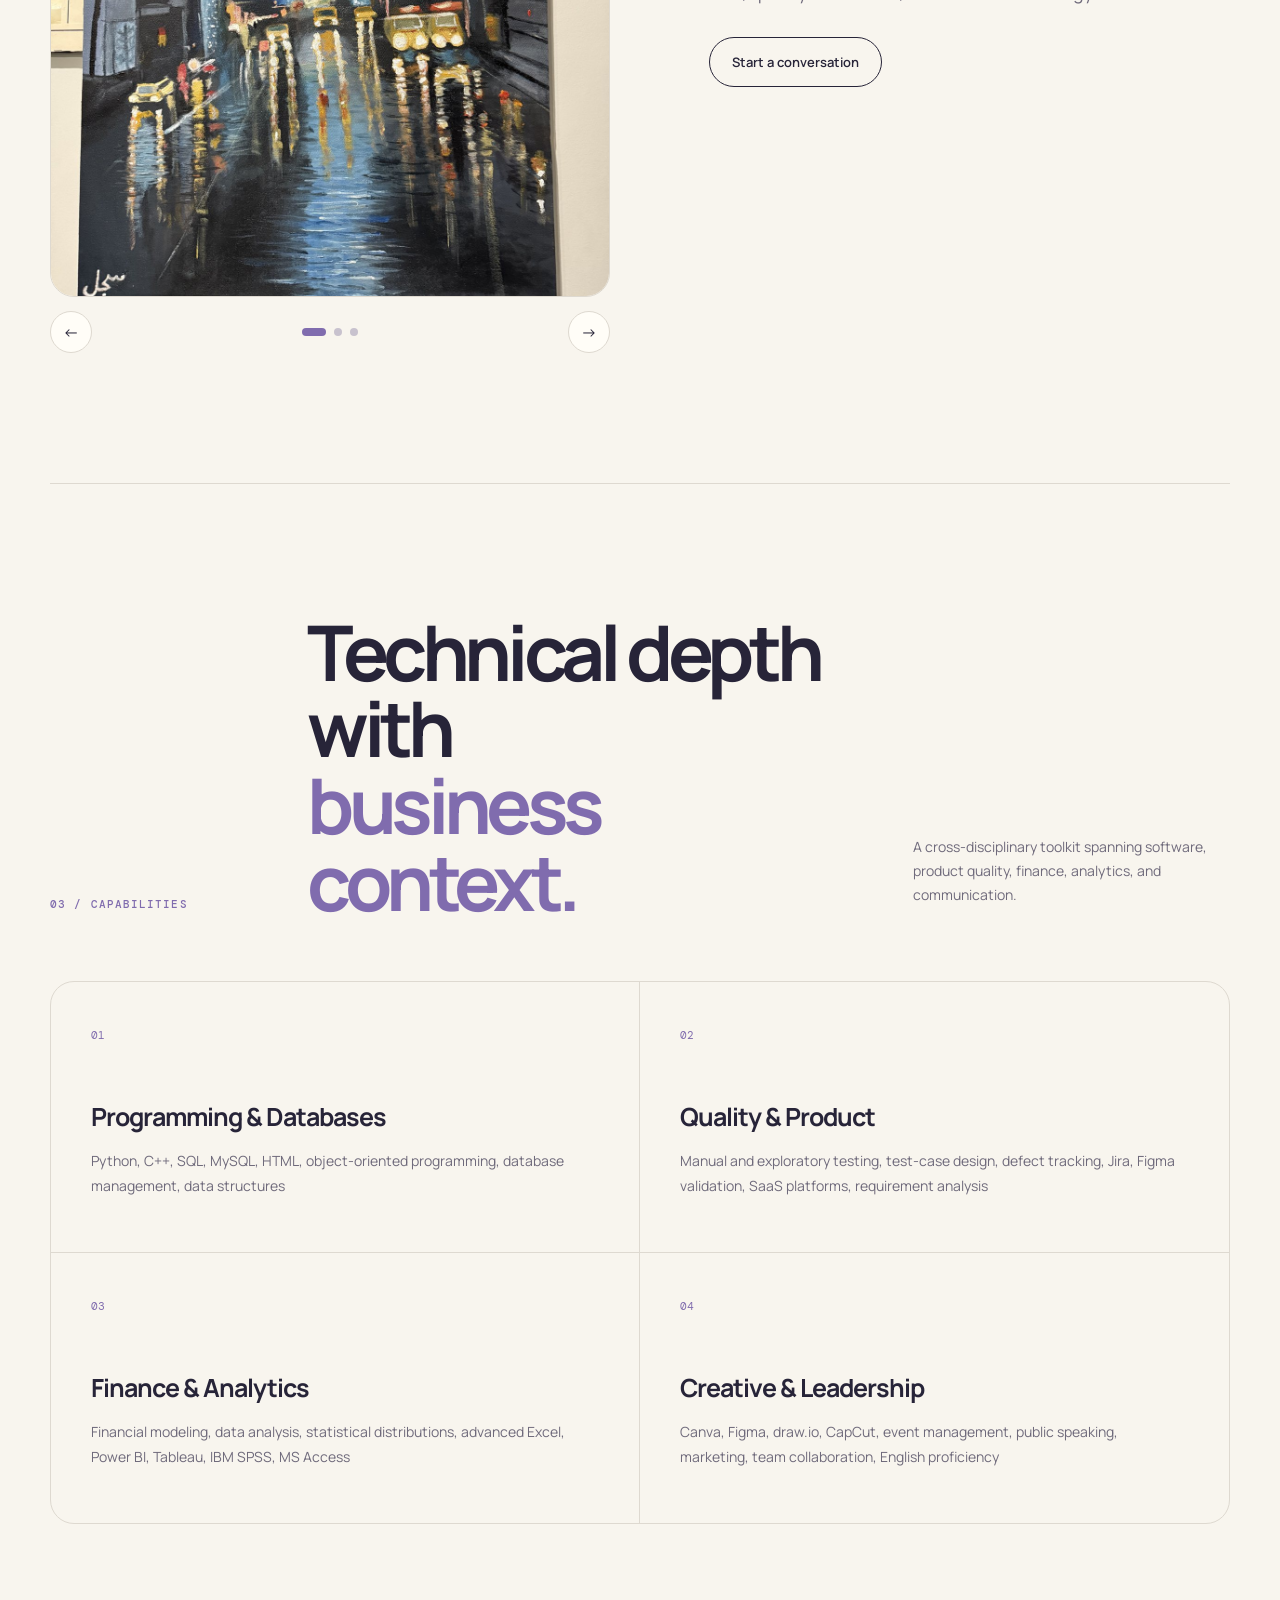
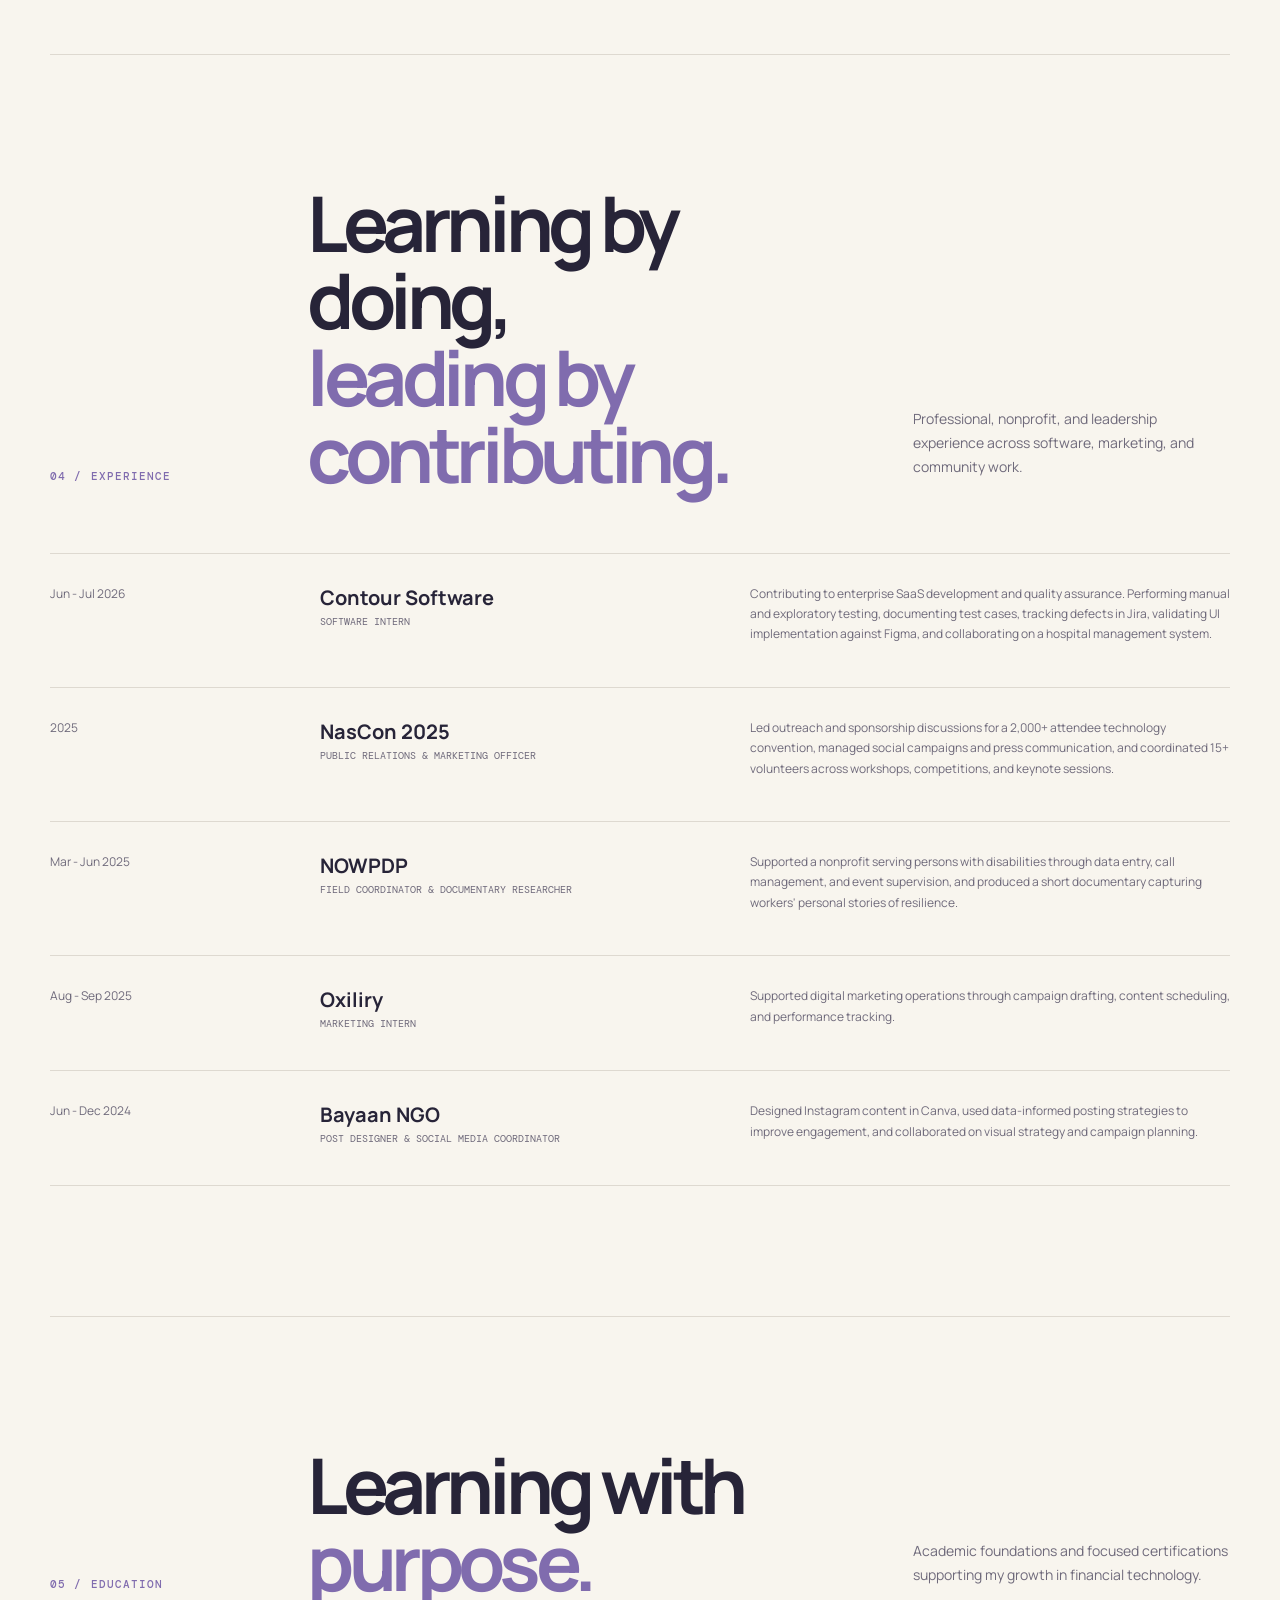
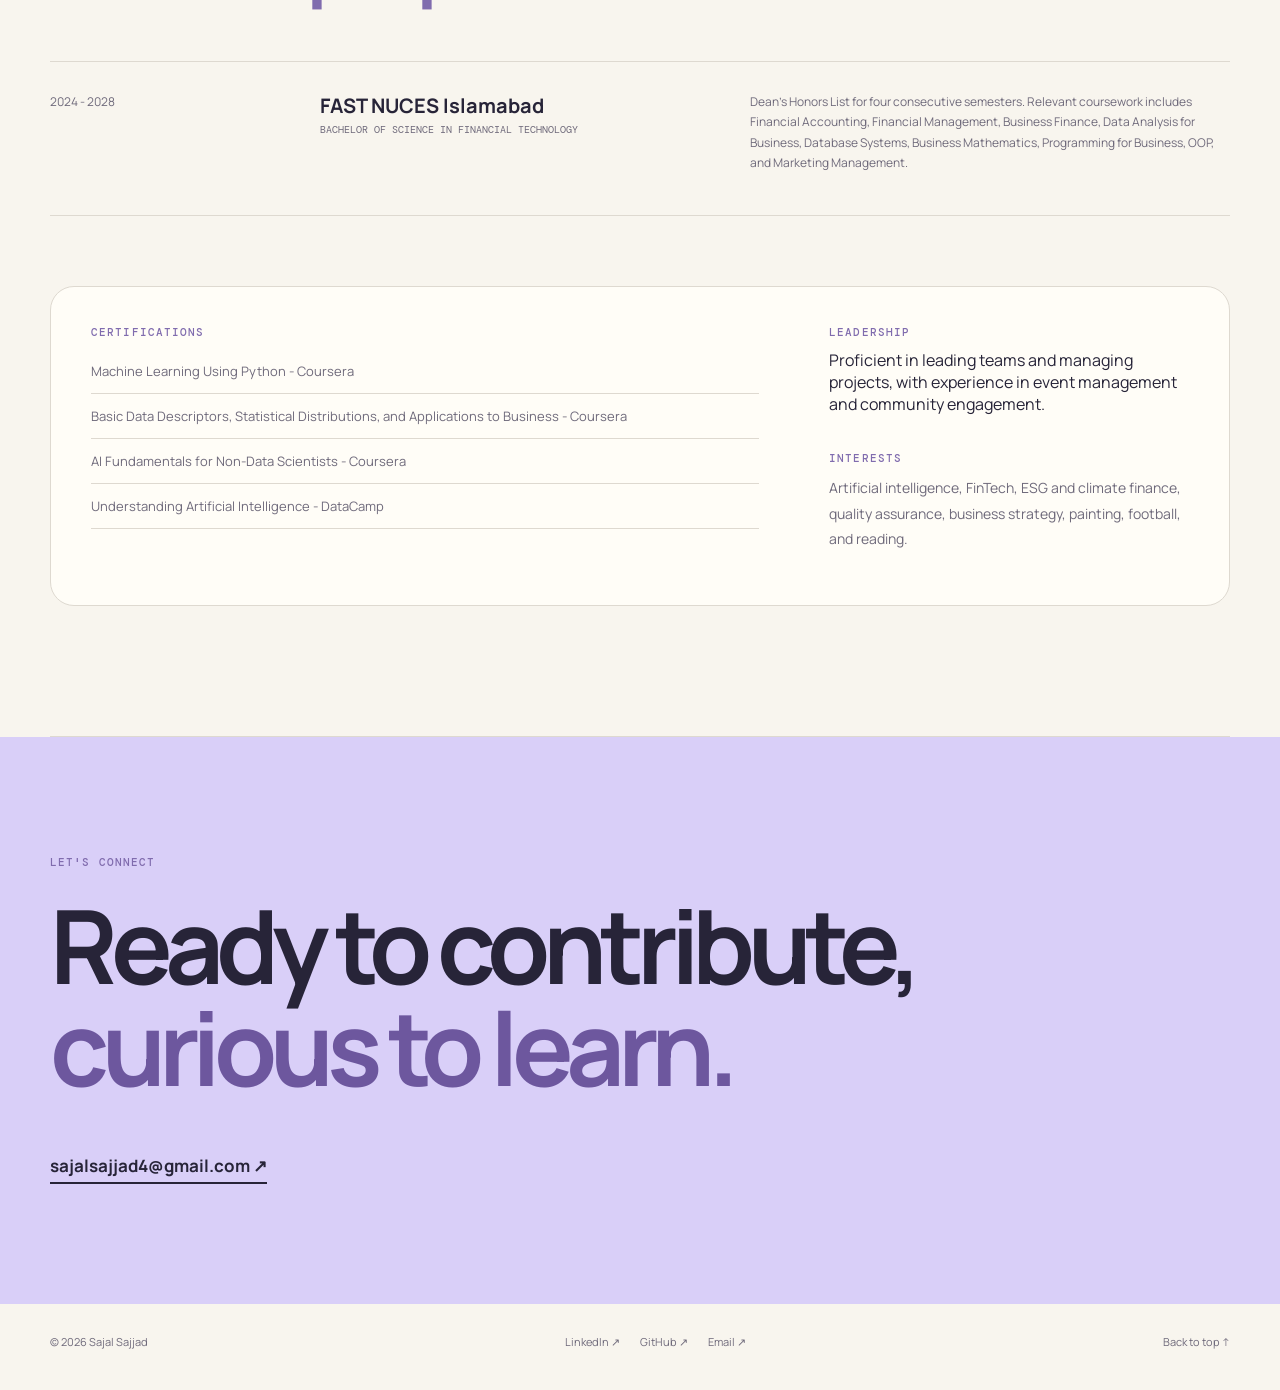
==== commit 82dfb3aa: "editing" ====
--- a/index.html
+++ b/index.html
@@ -231,7 +231,7 @@
       <div class="credentials reveal">
         <div><p class="tag">Certifications</p><span>Machine Learning Using Python - Coursera</span><span>Basic Data Descriptors, Statistical Distributions, and Applications to Business - Coursera</span><span>AI Fundamentals for Non-Data Scientists - Coursera</span><span>Understanding Artificial Intelligence - DataCamp</span></div>
         <div>
-          <p class="tag">Leadership</p><p>Active in the FAST Entrepreneurial Society and Arts Society, participating in business case competitions, startup ideation workshops, networking events, and university event management.</p>
+          <p class="tag">Leadership</p><p>Proficient in leading teams and managing projects, with experience in event management and community engagement.</p>
           <p class="tag credential-gap">Interests</p><p>Artificial intelligence, FinTech, ESG and climate finance, quality assurance, business strategy, painting, football, and reading.</p>
         </div>
       </div>
